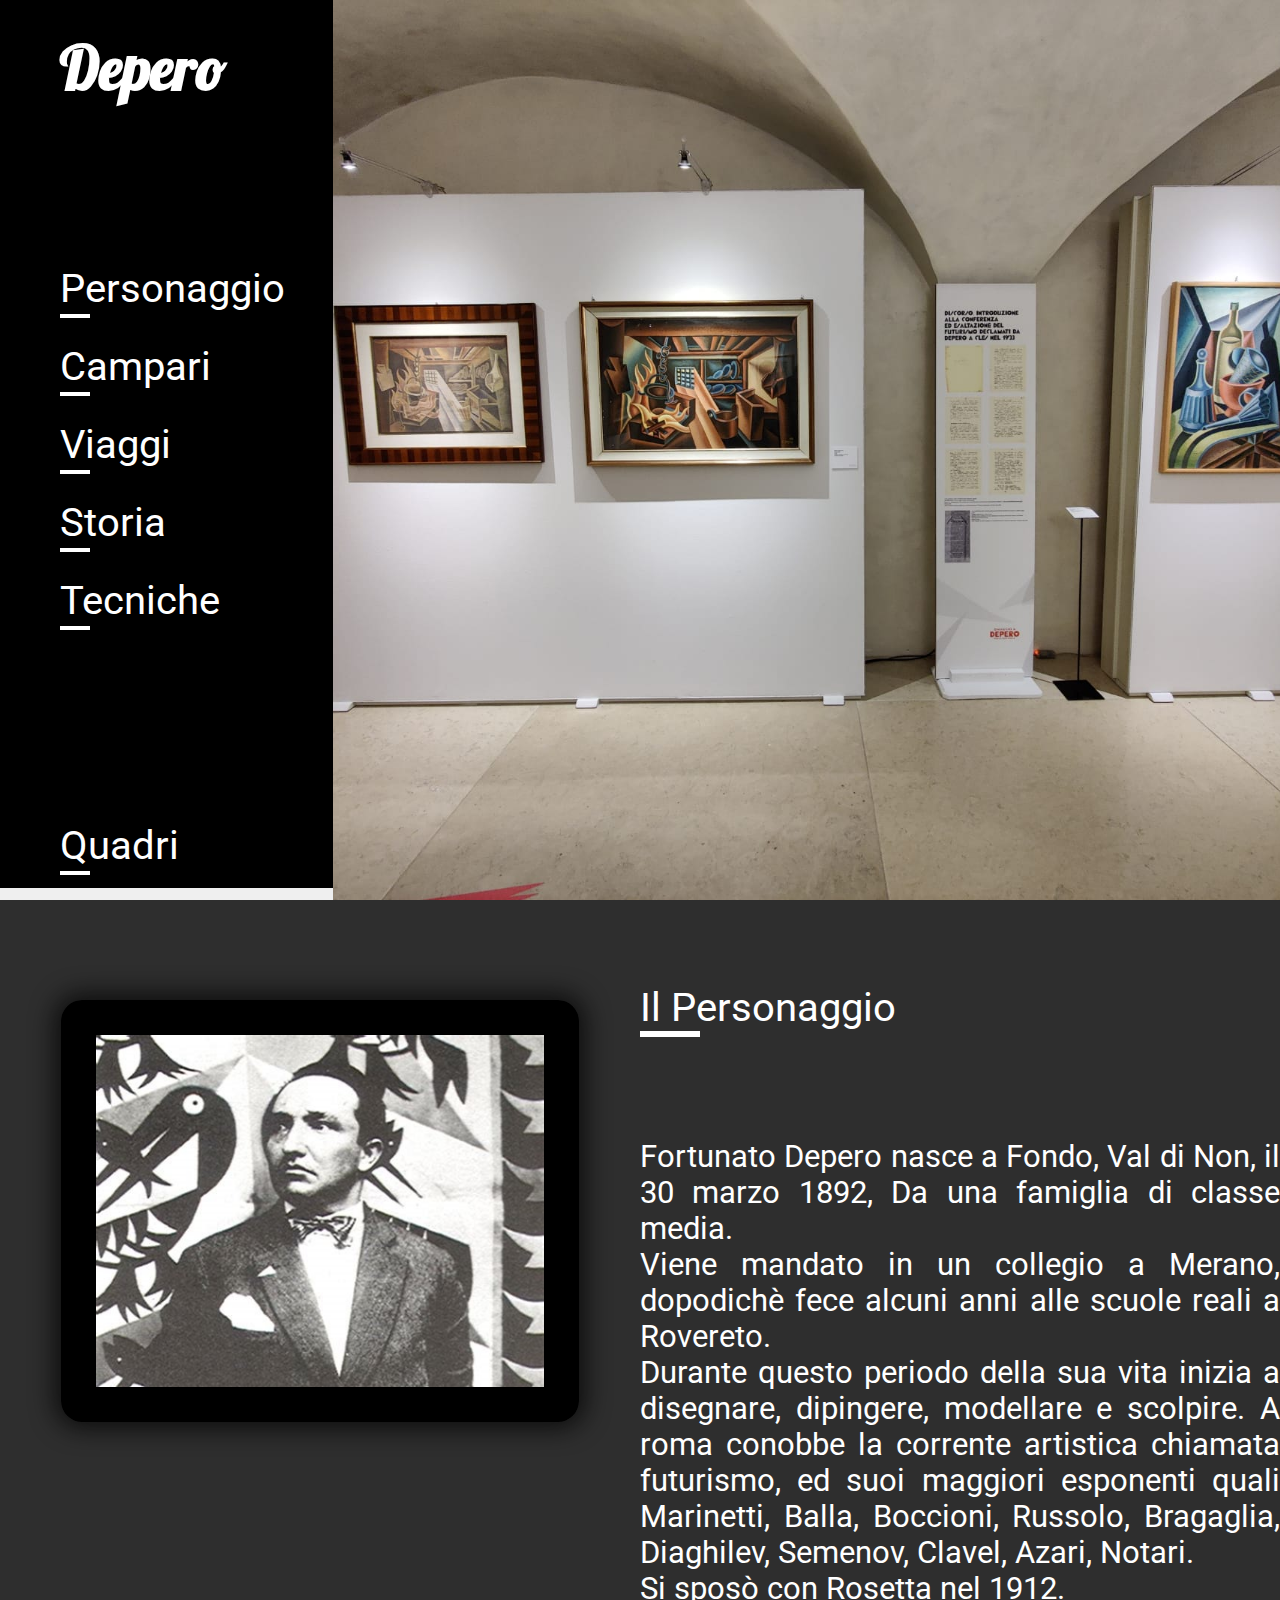
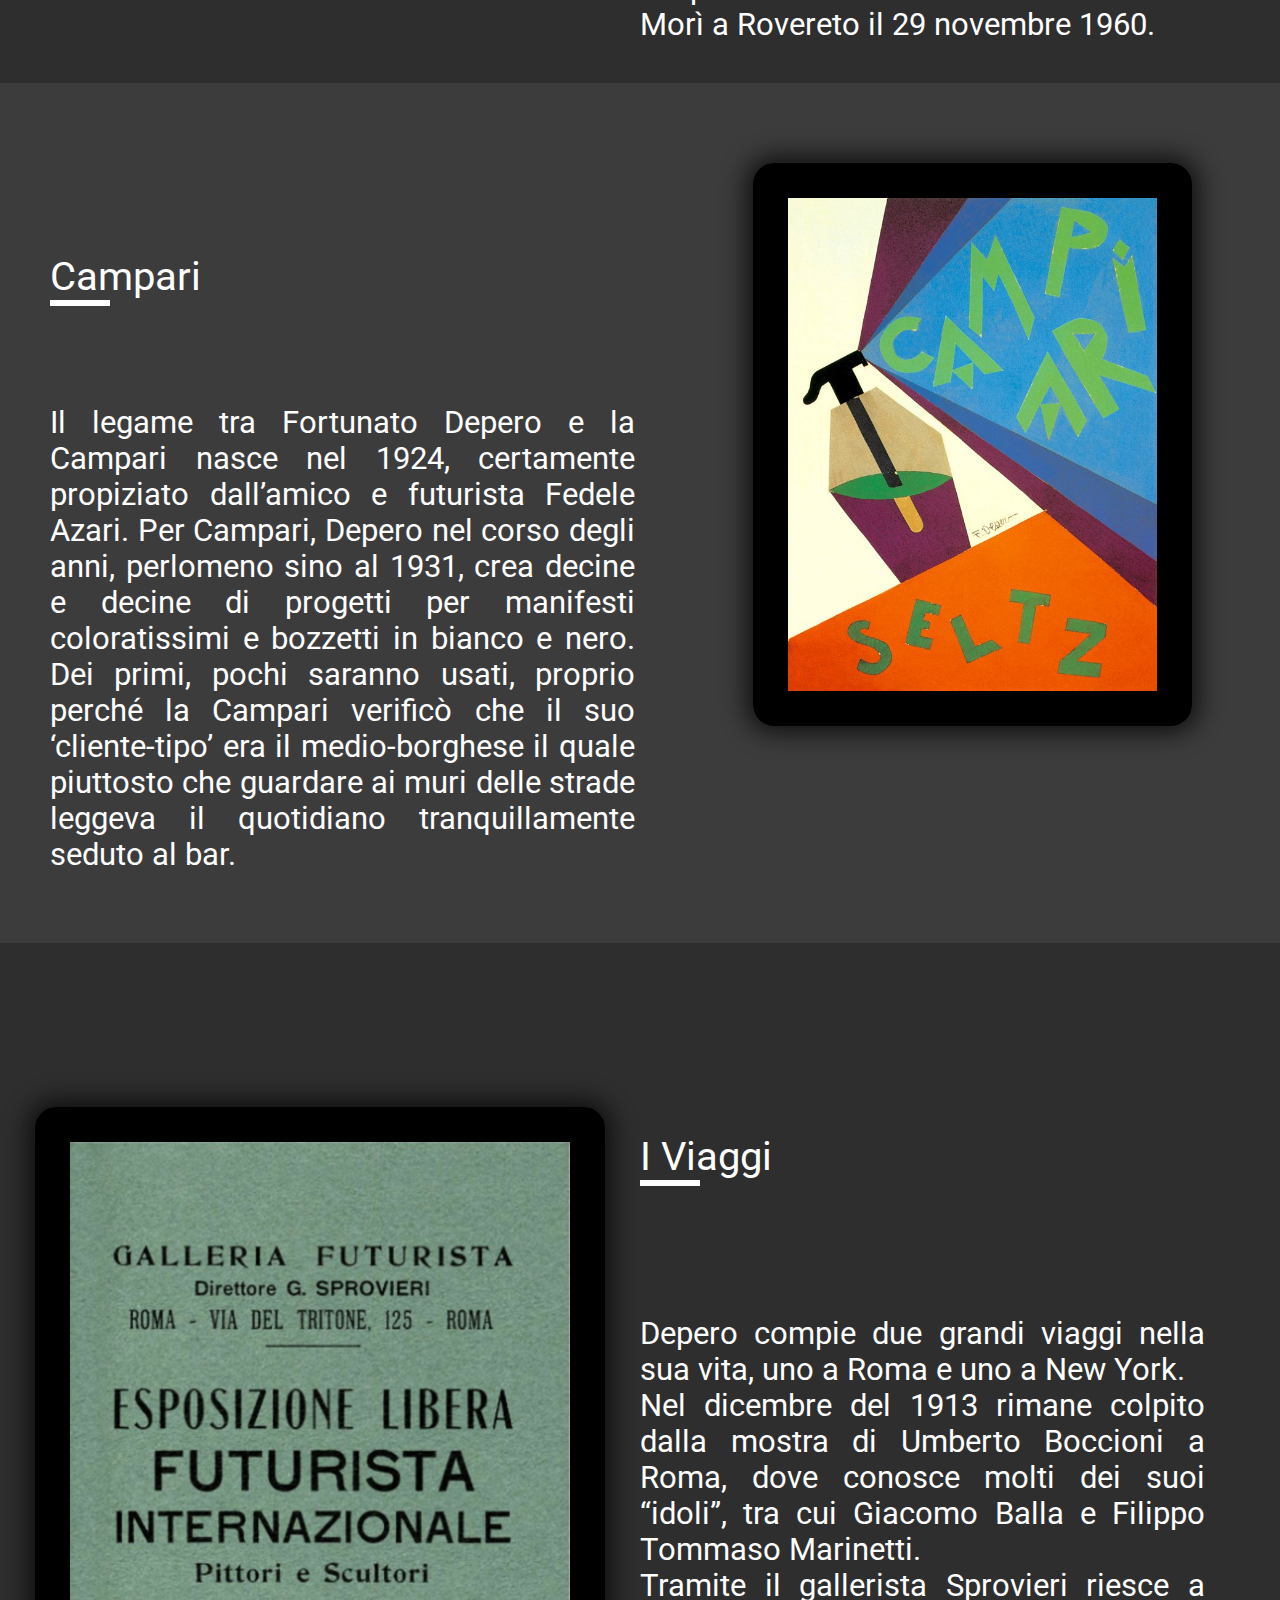
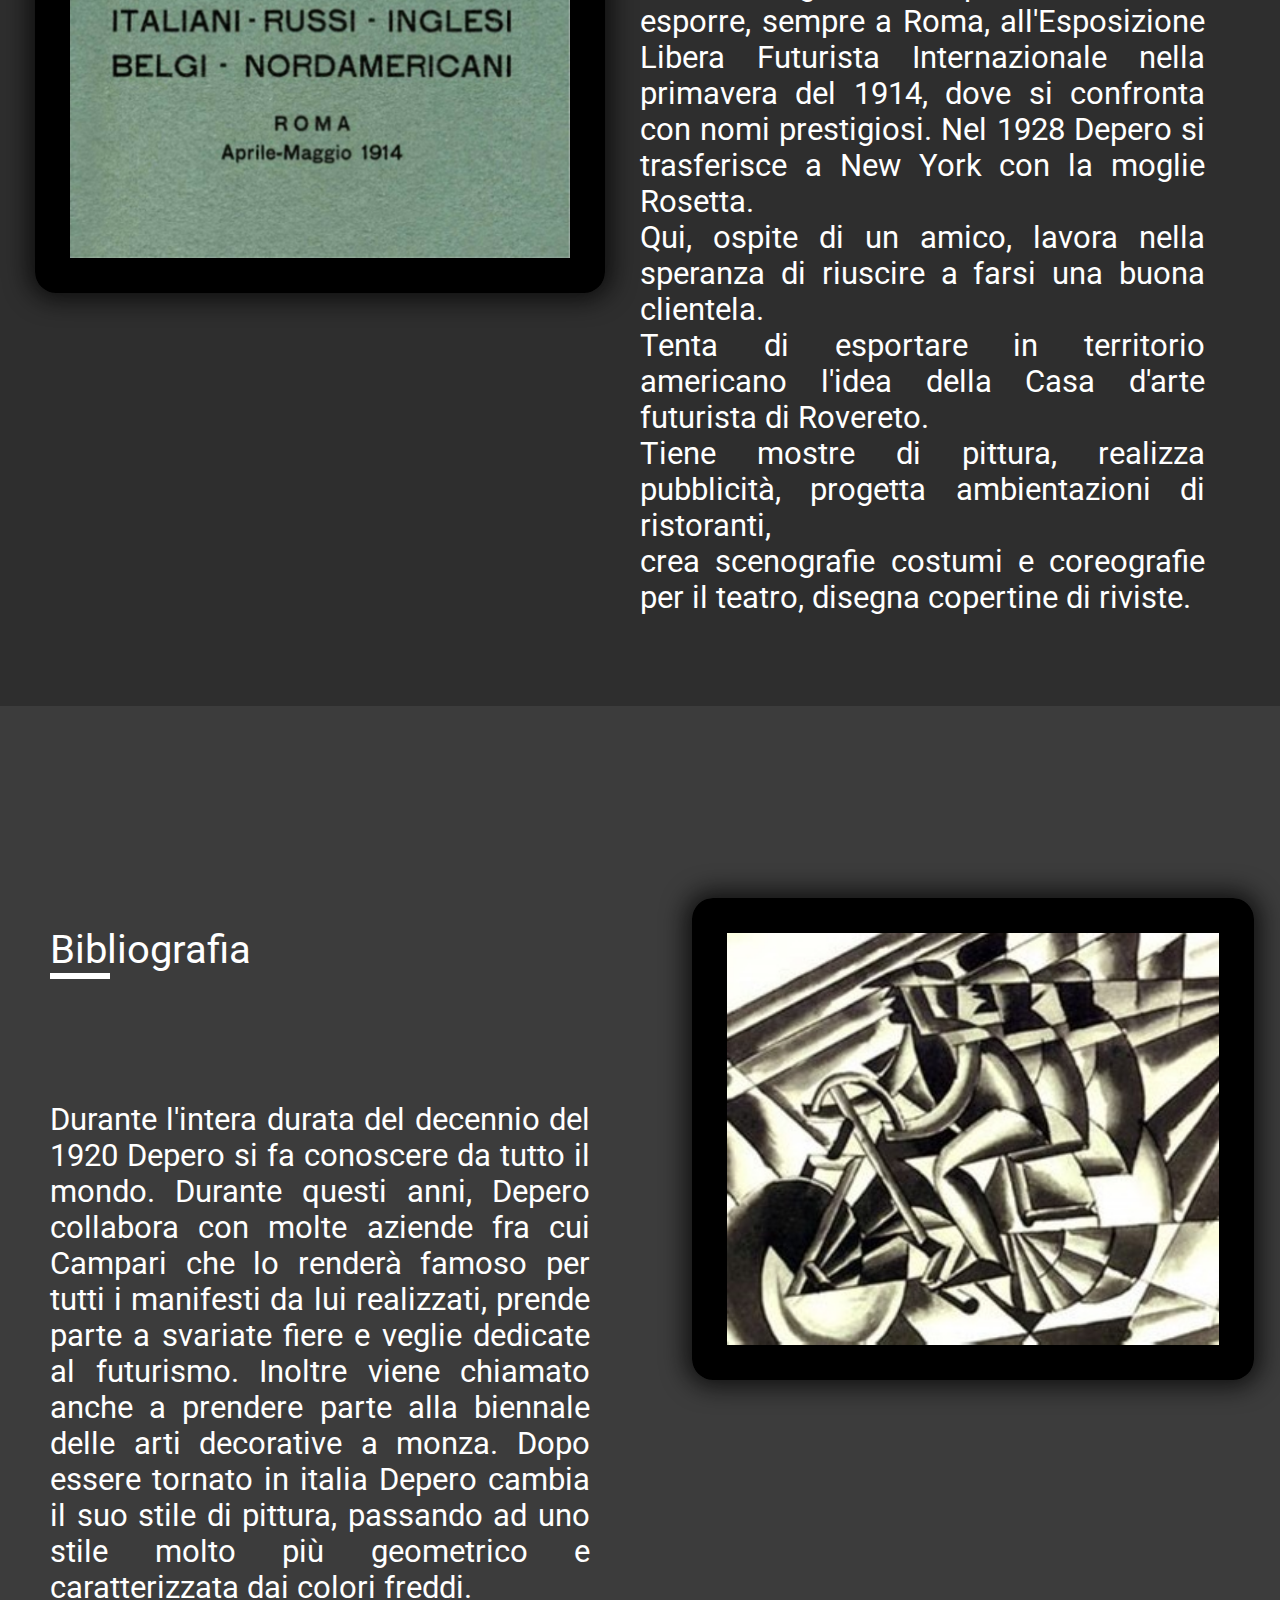
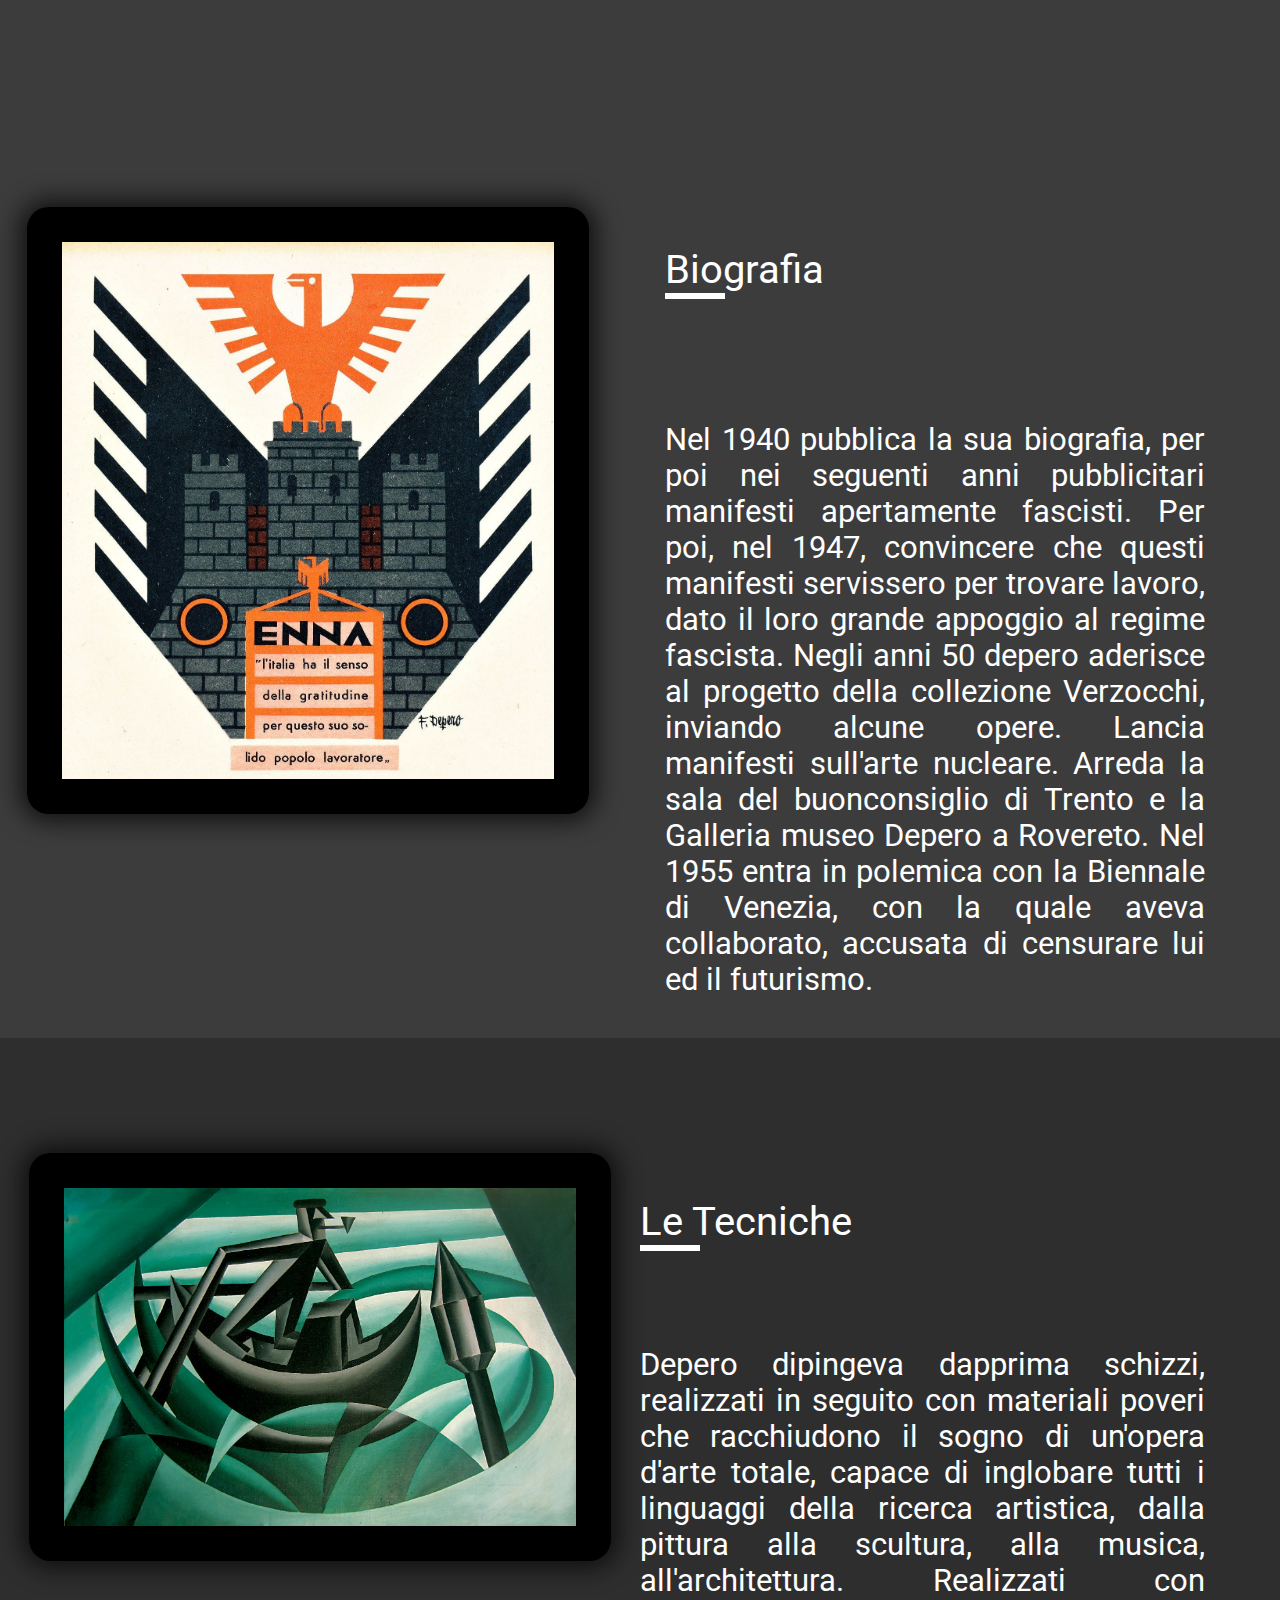
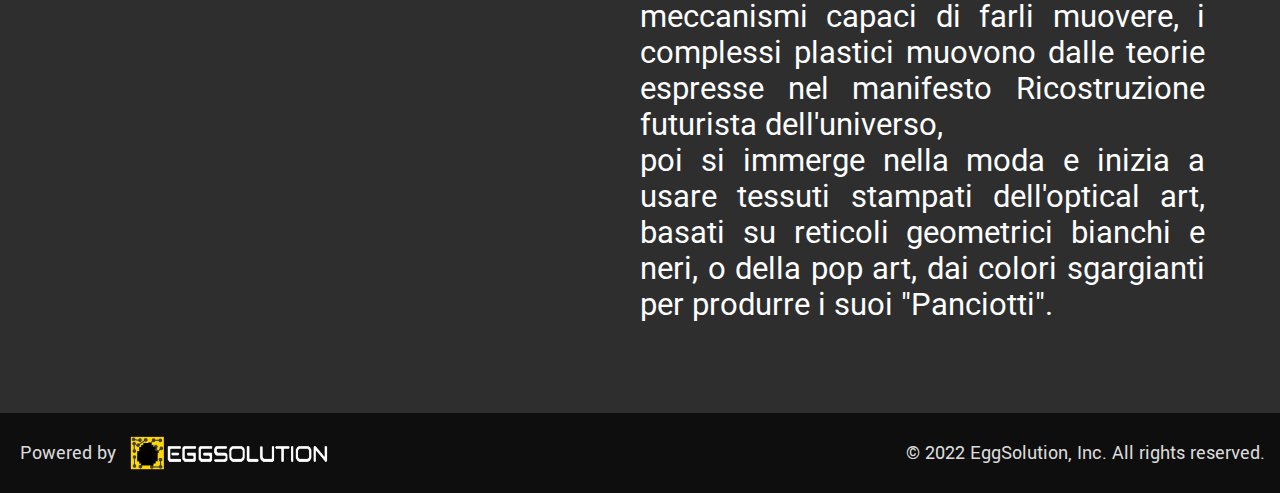
==== index.html @ 56b3e1d4 "Update index.html" ====
<!DOCTYPE html>
<html lang="it">
	<head>
		<title>Depero</title>
		<link rel="icon" href="media/logoEggs/normale.jpg" type="image/icon type">
		<meta charset="utf-8"/>
		<link rel="stylesheet" href="stile/stile.css">
		<meta name="viewport" content="width=device-width, initial-scale=1"/> 
		<link rel="stylesheet" href="stile/mobile.css">
		<link rel="preconnect" href="https://fonts.googleapis.com">
		<link rel="preconnect" href="https://fonts.gstatic.com" crossorigin>
		<link href="https://fonts.googleapis.com/css2?family=Lobster&family=Roboto:wght@300&display=swap" rel="stylesheet">
		<!-- Google Analytics -->
		<script async src="https://www.googletagmanager.com/gtag/js?id=G-RC3C9CX2ZM"></script>
		<script>
		window.dataLayer = window.dataLayer || [];
		function gtag(){dataLayer.push(arguments);}
		gtag('js', new Date());
		gtag('config', 'G-RC3C9CX2ZM');
		</script>
	</head>
	<body class="corpo">
		<div class="incopatibile">
			<div class="scritte">
				<a>:(</a>
				<a class="a1">Il sito non è ancora ottimizzato per mobile</a>
				<a class="a2">Si prega di riaprirlo su pc</a>
			</div>
			<div class="footer">
				<a>Powered by </a>
				<div class="immagineLogoNC">EggSolution</div>
			</div>
		</div>
		<!-- javascript -->
		<script type="text/javascript" src="js/script.js"></script>
		<!-- moduli -->
		<script type="module" src="puntiniModule/puntini.js"></script>
		<!-- ok basta -->
		<div class="home" id="home">
			<div class="colonnaNera"></div>
			<div class="sfondo-scorri" id="sfondoScorriId">
				<div id="sfondo" class="sfondo1"></div>
				<div id="sfondo" class="sfondo2"></div>
				<div id="sfondo" class="sfondo3"></div>
			</div>
			<div class="scritteMenu">
				<h1 class="logo">Depero</h1>
				<div class="hamburgerMenu">
					<div class="meet1"></div>
					<div class="meet2"></div>
					<div class="meet3"></div>
				</div>
				<div class="menuCentrato">
					<a id="scrittaMenu1Id" class="scrittaMenu1" href="#personaggio-pc">Personaggio</a>
						<div id="lineaSotto" class="lS1"></div>
					<a id="scrittaMenu2Id" class="scrittaMenu2" href="#campari-pc">Campari</a>
						<div id="lineaSotto" class="lS2"></div>
					<a id="scrittaMenu3Id" class="scrittaMenu3" href="#viaggi-pc">Viaggi</a>
						<div id="lineaSotto" class="lS3"></div>
					<a id="scrittaMenu4Id" class="scrittaMenu4" href="#storia-pc">Storia</a>
						<div id="lineaSotto" class="lS4"></div>
					<a id="scrittaMenu5Id" class="scrittaMenu5" href="#tecniche-pc">Tecniche</a>
						<div id="lineaSotto" class="lS5"></div>
				</div>
				<div class="menuBasso">
					<a id="scrittaMenu4Id" class="scrittaMenu4" href="quadri.html">Quadri</a>
						<div id="lineaSotto" class="lS4"></div>
				</div>
			</div>
			<div class="menuMobile">
				<div class="menuMobileScritte">
					<a id="scrittaMenu1IdM" class="scrittaMenu1M" href="#personaggio">Personaggio</a>
						<div id="lineaSottoM" class="lS1M"></div>
					<a id="scrittaMenu5IdM" class="scrittaMenu5M" href="#campari">Campari</a>
						<div id="lineaSottoM" class="lS5M"></div>
					<a id="scrittaMenu2IdM" class="scrittaMenu2M" href="#viaggi">Viaggi</a>
						<div id="lineaSottoM" class="lS2M"></div>
					<a id="scrittaMenu3IdM" class="scrittaMenu3M" href="#storia">Storia</a>
						<div id="lineaSottoM" class="lS3M"></div>
					<a id="scrittaMenu4IdM" class="scrittaMenu4M" href="#tecniche">Tecniche</a>
						<div id="lineaSottoM" class="lS4M"></div>
						<a id="scrittaMenu4IdM" class="scrittaMenu4M" href="quadri.html">Quadri</a>
							<div id="lineaSottoM" class="lS4M"></div>
				</div>
				<div class="poweredBy">
					<a>Powered by </a>
					<img class="immagineLogoM" src="media/logoEggs/logoNoSfondo.png">
				</div>
			</div>
			<--!div class="bottoniSlide">
				<button class="bottoneSlide1"></button>
				<button class="bottoneSlide2"></button>
				<button class="bottoneSlide3"></button>
			</div-->
		</div>
		<div class="personaggio" id="personaggio">
			<div class="titolo-sezione">
				<a class="titoloTesto-sezione">Il Personaggio</a>
				<div class="titoloDiv-sezione"></div>
			</div>
			<div class="sezioneFlex">
				<div class="sopra-p">
					<div class="sopraSinistra-p">
						<a class="scritteSopraSinistra-p" id = "scritteSopraSinistra-p" >
							Fortunato Depero nasce a Fondo, Val di Non, il 30 marzo 1892,
							Da una famiglia di classe media.<br> Viene mandato in un collegio a Merano, dopodichè fece alcuni anni alle scuole reali a Rovereto.<br>
							Durante questo periodo della sua vita inizia a disegnare, dipingere, modellare e scolpire.
						</a>
					</div>
					<div class="sopraDestra-p">
						<img class="immagineDepero2-p" src="media/img/personaggio/personaggio2.jpg">
					</div>
				</div>
				<button id="vediAltroP" class="vediAltroP">Leggi altro</button>
				<div class="sotto-p">
					<div class="sottoSinistra-p">
						<img class="immagineDepero1-p" src="media/img/personaggio/personaggio1.jpg">
					</div>
					<div class="sottoDestra-p">
						<a class="scritteSottoDestra-p">
							A roma conobbe la corrente artistica chiamata futurismo, ed  suoi maggiori esponenti quali Marinetti,
							Balla, Boccioni, Russolo, Bragaglia, Diaghilev, Semenov, Clavel, Azari, Notari.<br>
							Si sposò con Rosetta nel 1912.<br>
							Morì a Rovereto il 29 novembre 1960.
						</a>
					</div>
				</div>
			</div>
		</div>
		<div class="personaggio-pc" id = "personaggio-pc">
			<div class="sinistra-p-pc">
				<img class="immg-p-pc" src="media/img/personaggio/personaggio2.jpg">
			</div>
			<div class="destra-p-pc">
				<div class="titoloSezione-pc">
					<a class="titoloTestoSezione-pc">Il Personaggio</a>
					<div class="titoloDivSezione-pc"></div>
				</div>
				<a class="scritte-p-pc">
					Fortunato Depero nasce a Fondo, Val di Non, il 30 marzo 1892,
					Da una famiglia di classe media.<br> Viene mandato in un collegio a Merano, dopodichè fece alcuni anni alle scuole reali a Rovereto.<br>
					Durante questo periodo della sua vita inizia a disegnare, dipingere, modellare e scolpire.
					A roma conobbe la corrente artistica chiamata futurismo, ed  suoi maggiori esponenti quali Marinetti,
					Balla, Boccioni, Russolo, Bragaglia, Diaghilev, Semenov, Clavel, Azari, Notari.<br>
					Si sposò con Rosetta nel 1912.<br>
					Morì a Rovereto il 29 novembre 1960.
				</a>
			</div>
		</div>
		<!--
		<div class="spazioVideo">
			<video class="videoPersone" controls>
				<source src="media/vid/personaggioP.mp4" type="video/mp4">
				Il video non è supportto dal tuo broswer.
			</video>
		</div>
		-->
		<div class="campari" id="campari">
			<div class="titolo-sezione">
				<a class="titoloTesto-sezione">Campari</a>
				<div class="titoloDiv-sezione"></div>
			</div>
			<div class="sezioneFlex">
				<div class="sopra-c">
					<div class="sopraDestra-c">
						<a class="scritteSopra-c">
							Il legame tra Fortunato Depero e la Campari nasce nel 1924, certamente propiziato dall’amico e futurista Fedele Azari.
						</a>
					</div>
					<div class="sopraSinistra-c">
						<img class="immagineCampari1" src="media\img\pubblcità\1925-26_Campari-Selz.jpg">
					</div>
				</div>
				<button id="vediAltroC" class="vediAltroC">Leggi altro</button>
				<div class="sotto-c">
					<div class="sottoDestra-c">
						<img class="immagineCampari2" src="media\img\pubblcità\1926_BITTER_6.jpg">
					</div>
					<div class="sottoSinistra-c">
						<a class="scritteSotto-c">
							Per Campari, Depero nel corso degli anni, perlomeno sino al 1931,  crea decine e decine di progetti per manifesti coloratissimi e bozzetti in bianco e nero. Dei primi, pochi saranno usati,
							proprio perché la Campari verificò che il suo ‘cliente-tipo’ era il medio-borghese  il quale piuttosto che guardare ai muri delle strade leggeva il quotidiano tranquillamente seduto al bar
						</a>
					</div>
				</div>
			</div>
		</div>
		<div class="campari-pc">
			<div class="sinistra-c-pc" id="sinistra-c-pc">
				<div class="titoloSezione-pc">
					<a class="titoloTestoSezione-pc">Campari</a>
					<div class="titoloDivSezione-pc"></div>
				</div>
				<a class="scritte-c-pc">
					Il legame tra Fortunato Depero e la Campari nasce nel 1924, certamente propiziato dall’amico e futurista Fedele Azari.
					Per Campari, Depero nel corso degli anni, perlomeno sino al 1931,  crea decine e decine di progetti per manifesti coloratissimi e bozzetti in bianco e nero. Dei primi, pochi saranno usati,
					proprio perché la Campari verificò che il suo ‘cliente-tipo’ era il medio-borghese  il quale piuttosto che guardare ai muri delle strade leggeva il quotidiano tranquillamente seduto al bar.
				</a>
			</div>
			<div class="destra-c-pc">
				<img class= "immg-c-pc" src="media/img/pubblicita/1925-26_Campari-Selz.jpg"> 
			</div>
		</div>
		<!--
		<div class="spazioVideo">
			<video class="videoCampari" controls>
				<source src="media/vid/rickRoll.mp4" type="video/mp4">
				Il video non è supportto dal tuo broswer.
			</video>
		</div>
		-->
		<div class="viaggi" id="viaggi">
			<div class="titolo-sezione">
				<a class="titoloTesto-sezione">I Viaggi</a>
				<div class="titoloDiv-sezione"></div>
			</div>
			<div class="sezioneFlex-v">
				<div class="sopra-v">
					<div class="sopra_sinistra-v">
						<div class="scritte_sopra-v">
							<a>
								Depero compie due grandi viaggi nella sua vita, uno a Roma e uno a New York.<br>
								Nel dicembre del 1913 rimane colpito dalla mostra di Umberto Boccioni a Roma, dove conosce molti dei suoi “idoli”,
								tra cui Giacomo Balla e Filippo Tommaso Marinetti.<br>
								Tramite il gallerista Sprovieri riesce a esporre,
								sempre a Roma, all'Esposizione Libera Futurista Internazionale nella primavera del 1914, dove si confronta con nomi prestigiosi.
							</a>
						</div>
					</div>
					<div class="sopra_destra-v">
						<img class="immagineDepero1-v" src="media/img/viaggi/imm-v1.png">
					</div>
				</div>
				<button id="vediAltroV" class="vediAltroV">Leggi altro</button>
				<div class="sotto-v">
					<div class="sotto_sinistra-v">
						<img class="immagineDepero2-v" src="media/img/viaggi/Bedarida_Figure-5-compressor.jpg">
					</div>
					<div class="sotto_destra-v">
						<div class="scritte_sotto-v">
							<a>
								Nel 1928 Depero si trasferisce a New York con la moglie Rosetta.<br>
								Qui, ospite di un amico, lavora nella speranza di riuscire a farsi una buona clientela.<br>
								Tenta di esportare in territorio americano l'idea della Casa d'arte futurista di Rovereto.<br>
								Tiene mostre di pittura, realizza pubblicità, progetta ambientazioni di ristoranti,<br> crea scenografie costumi e coreografie per il teatro,
								disegna copertine di riviste.

							</a>
						</div>
					</div>
				</div>
			</div>
		</div>
		<div class="viaggi-pc" id = "viaggi-pc">
			<div class="sinistra-v-pc">
				<img class="immg-v-pc" src="media/img/viaggi/imm-v1.png">
			</div>
			<div class="destra-v-pc">
				<div class="titoloSezione-pc">
					<a class="titoloTestoSezione-pc">I Viaggi</a>
					<div class="titoloDivSezione-pc"></div>
				</div>
				<a class="scritte-v-pc">
					Depero compie due grandi viaggi nella sua vita, uno a Roma e uno a New York.<br>
					Nel dicembre del 1913 rimane colpito dalla mostra di Umberto Boccioni a Roma, dove conosce molti dei suoi “idoli”,
					tra cui Giacomo Balla e Filippo Tommaso Marinetti.<br>
					Tramite il gallerista Sprovieri riesce a esporre,
					sempre a Roma, all'Esposizione Libera Futurista Internazionale nella primavera del 1914, dove si confronta con nomi prestigiosi.
					Nel 1928 Depero si trasferisce a New York con la moglie Rosetta.<br>
					Qui, ospite di un amico, lavora nella speranza di riuscire a farsi una buona clientela.<br>
					Tenta di esportare in territorio americano l'idea della Casa d'arte futurista di Rovereto.<br>
					Tiene mostre di pittura, realizza pubblicità, progetta ambientazioni di ristoranti,<br> crea scenografie costumi e coreografie per il teatro,
					disegna copertine di riviste.
				</a>
			</div>
		</div>
		<!--
		<div class="spazioVideo">
			<video class="videoPersone" controls>
				<source src="media/vid/rickRoll.mp4" type="video/mp4">
				Il video non è supportto dal tuo broswer.
			</video>
		</div>
		-->
		<div class="storia" id="storia">
			<div class="titolo-sezione">
				<a class="titoloTesto-sezione">La Storia</a>
				<div class="titoloDiv-sezione"></div>
			</div>
			<div class="sezioneFlex">
				<div class="sopra-s">
					<div class="sopraSinistra-s">
						<a class="scritteSopraSinistra-s">
							Durante l'intera durata del decennio del 1920 Depero si fa conoscere da tutto il mondo.<br>
							Durante questi anni, Depero collabora con molte aziende fra cui Campari che lo renderà famoso per tutti i manifesti da lui realizzati,
							prende parte a svariate fiere e veglie dedicate al futurismo.<br> Inoltre viene chiamato anche a prendere parte alla biennale delle arti decorative a monza.
						</a>
					</div>
					<div class="sopraDestra-s">
						<img class="quadroCampari-s" src="media/img/storia/foto_campari.jpg">
					</div>
				</div>
				<button id="vediAltroS" class="vediAltroS">Leggi altro</button>
				<div class="mezzo-s">
					<div class="mezzoSopra-s">
                        <div class="mezzoSopraSinistra-s">
                            <img class="quadroColoriFreddi-s" src="media/img/storia/quadroDepero-coloriFreddi.jpg">
                        </div>
                        <div class="mezzoSopraDestra-s">
                            <a class="scritteMezzoSopraDestra-s">
								Dopo essere tornato in italia Depero cambia il suo stile di pittura, passando ad uno stile molto più geometrico e caratterizzata dai colori freddi.<br>
								Depero finisce per ritirarsi a Rovereto, diventando così una figura quasi mitologica.
                            </a>
                        </div>
                    </div>
                    <div class="mezzoSotto-s">
                        <div class="mezzoSottoSinistra-s">
                            <a class="scritteMezzoSottoSinistra-s">
								Nel 1940 pubblica la sua biografia, per poi nei seguenti anni pubblicitari manifesti apertamente fascisti.<br>
								Per poi, nel 1947, convincere che questi manifesti servissero per trovare lavoro, dato il loro grande appoggio al regime fascista.
							</a>
                        </div>
                        <div class="mezzoSottoDestra-s">
							<img class="manifestoFascista-s" src="media/img/storia/foto-fascismo1.jpg">
                        </div>
                    </div>
				</div>
				<div class="sotto-s">
					<div class="sottoSinistra-s">
						<img class="quadroArteNucleare-s" src="media/img/storia/arte-nucleare.jpg">
					</div>
					<div class="sottoDestra-s">
						<a class="scritteSottoDestra-s">
							Negli anni 50 depero aderisce al progetto della collezione Verzocchi, inviando alcune opere.<br>
							Lancia manifesti sull'arte nucleare.<br>
							Arreda la sala del buonconsiglio di Trento e la Galleria museo Depero a Rovereto. Nel 1955 entra in polemica con la Biennale di Venezia, con la quale aveva collaborato, accusata di censurare lui ed il futurismo. </a>
					</div>
					
				</div>
			</div>
		</div>
		<div class="storia-pc" id = "storia1-pc">
			<div class="sinistra-s-pc">
				<img class="immg-s1-pc" src="media/img/storia/arte-nucleare.jpg">
			</div>
			<div class="destra-s-pc" id="destra-s1-pc">
				<div class="titoloSezione-pc">
					<a class="titoloTestoSezione-pc">Bibliografia</a>
					<div class="titoloDivSezione-pc"></div>
				</div>
				<a class="scritte-s-pc">
					Durante l'intera durata del decennio del 1920 Depero si fa conoscere da tutto il mondo.
					Durante questi anni, Depero collabora con molte aziende fra cui Campari che lo renderà famoso per tutti i manifesti da lui realizzati,
					prende parte a svariate fiere e veglie dedicate al futurismo.
					Inoltre viene chiamato anche a prendere parte alla biennale delle arti decorative a monza.
					Dopo essere tornato in italia Depero cambia il suo stile di pittura, passando ad uno stile molto più geometrico e caratterizzata dai colori freddi.					
				</a>
			</div>
		</div>
		<div class="storia-pc" id = "storia2-pc">
			<div class="sinistra-s-pc">
				<img class="immg-s2-pc" src="media/img/storia/foto-fascismo1.jpg">
			</div>
			<div class="destra-s-pc" id="destra-s2-pc">
				<div class="titoloSezione-pc">
					<a class="titoloTestoSezione-pc">Biografia</a>
					<div class="titoloDivSezione-pc"></div>
				</div>
				<a class="scritte-s-pc">
					Nel 1940 pubblica la sua biografia, per poi nei seguenti anni pubblicitari manifesti apertamente fascisti.
					Per poi, nel 1947, convincere che questi manifesti servissero per trovare lavoro, dato il loro grande appoggio al regime fascista.
					Negli anni 50 depero aderisce al progetto della collezione Verzocchi, inviando alcune opere.
					Lancia manifesti sull'arte nucleare.
					Arreda la sala del buonconsiglio di Trento e la Galleria museo Depero a Rovereto. Nel 1955 entra in polemica con la Biennale di Venezia, con la quale aveva collaborato, accusata di censurare lui ed il futurismo.
				</a>
			</div>
		</div>
		<!--
		<div class="spazioVideo">
			<video class="videoPersone" controls>
				<source src="media/vid/rickRoll.mp4" type="video/mp4">
				Il video non è supportto dal tuo broswer.
			</video>
		</div>
		-->
		<div class="tecniche" id="tecniche">
			<div class="titolo-sezione">
				<a class="titoloTesto-sezione">Le Tecniche</a>
				<div class="titoloDiv-sezione"></div>
			</div>
			<div class="sezioneFlex">
				<div class="sopra-t">
					<div class="sopraSinistra-t">
						<a class="scritteSopraSinistra-t">
							Depero dipingeva dapprima schizzi, realizzati in seguito con materiali poveri che racchiudono il sogno di un'opera d'arte totale,
							capace di inglobare tutti i linguaggi della ricerca artistica, dalla pittura alla scultura, alla musica, all'architettura. 
						</a>
					</div>	
					<div class="sopraDestra-t">
						<img class="fotoTecniche1-t" src="media/img/tecniche/foto-tecniche1.jpg">
					</div>
				</div>
				<button id="vediAltroT" class="vediAltroT">Leggi altro</button>
				<div class="sotto-t">
					<div class="sottoSinistra-t">
						<img class="fotoTecniche2-t" src="media/img/tecniche/foto-tecniche2.jpg">
					</div>
					<div class="sottoDestra-t">
						<a class="scritteSottoDestra-t">
							Realizzati con meccanismi capaci di farli muovere, i complessi plastici muovono dalle teorie espresse nel manifesto Ricostruzione futurista dell'universo,<br>
							 poi si immerge nella moda e inizia a usare tessuti stampati dell'optical art, basati su reticoli geometrici bianchi e neri, o della pop art, dai colori sgargianti per produrre i suoi "Panciotti".
						</a>
					</div>
				</div>
			</div>
		</div>
		<div class="separatoreTecniche"></div>
		<div class="tecniche-pc" id = "tecniche-pc">
			<div class="sinistra-t-pc">
				<img class="immg-t-pc" src="media/img/tecniche/foto-tecniche2.jpg">
			</div>
			<div class="destra-t-pc">
				<div class="titoloSezione-pc">
					<a class="titoloTestoSezione-pc">Le Tecniche</a>
					<div class="titoloDivSezione-pc"></div>
				</div>
				<a class="scritte-t-pc">
					Depero dipingeva dapprima schizzi, realizzati in seguito con materiali poveri che racchiudono il sogno di un'opera d'arte totale,
					capace di inglobare tutti i linguaggi della ricerca artistica, dalla pittura alla scultura, alla musica, all'architettura. 
					Realizzati con meccanismi capaci di farli muovere, i complessi plastici muovono dalle teorie espresse nel manifesto Ricostruzione futurista dell'universo,<br>
					poi si immerge nella moda e inizia a usare tessuti stampati dell'optical art, basati su reticoli geometrici bianchi e neri, o della pop art, dai colori sgargianti per produrre i suoi "Panciotti".
				</a>
			</div>
		</div>
		<!--
		<div class="spazioVideo">
			<video class="videoPersone" controls>
				<source src="media/vid/rickRoll.mp4" type="video/mp4">
				Il video non è supportto dal tuo broswer.
			</video>
		</div>
		-->
		<footer>
			<a>Powered by </a>
			<img class="immagineLogo" src="media/logoEggs/logoNoSfondo.png">
			<a class="copyright">© 2022 EggSolution, Inc. All rights reserved.</a>
		</footer>
	</body>
</html>
---- stile/stile.css ----
/* BERTA */

@import url('https://fonts.googleapis.com/css2?family=Lobster&family=Roboto:wght@300&family=Yantramanav:wght@100;300&display=swap');
:root{
    --coloreHome: white;
}
*{
    padding: 0;
    margin: 0;
    -webkit-user-select: none;
    -moz-user-select: none;
    -ms-user-select: none;
    user-select: none;
}
html,body{ 
    height: 100%;
    scroll-behavior: smooth;
}
.incopatibile{
    color: transparent;
    position: absolute;

}
.corpo{
    width: 100%;
	background: black;
    overflow-X: hidden;
}
.home{
	height: 100%;
	width: 100%;
	position: relative;
    background-color: transparent;
	top: 0;
	left: 0;
    display: flex;
    flex-direction: column;
}
.menuMobile{
    position: absolute;
    opacity: 0;
}
.scritteMenu{
    position: absolute;
    padding-left: 30px;
    height: 100%;
    width: 280px;
    z-index: 2;
    display: flex;
    flex-direction: column;
}
.menuCentrato {
    transform: translateY(-50%);
    top: 40%;
    position: relative;
    height: 400px;
}
.menuBasso {
    position: absolute;
    bottom: 0px;
}
.hamburgerMenu,
.frecciaScendi {
    position: absolute;
    display: none;
}
.logo{
    margin-top: 30px;
	font-family: 'Lobster', cursive;
    color: var(--coloreHome);
    font-size: 60px;
    margin-left: 30px;
}
.home a{
    position: relative;
    color: var(--coloreHome);
    left: 10px;
    text-decoration: none;
    margin-top: 40px;
    margin-left: 20px;
    font-size: 40px;
    font-family: 'Roboto', sans-serif;
}
#lineaSotto{
    background-color: var(--coloreHome);
    height: 4px;
    width: 30px;
    position: relative;
    margin-top: 2px;
    margin-left: 30px;
    margin-bottom: 25px;
    transition: 0.5s;
}
#scrittaMenu1Id:hover + #lineaSotto{
    width: 200px;
}
#scrittaMenu2Id:hover + #lineaSotto{
    width: 120px;
}
#scrittaMenu3Id:hover + #lineaSotto{
    width: 85px;
}
#scrittaMenu4Id:hover + #lineaSotto{
    width: 80px;
}
#scrittaMenu5Id:hover + #lineaSotto{
    width: 130px;
}
.sfondo-scorri{
    width: 300%;
    height: 100%;
    display: flex;
    flex-direction: row;
    background-color: transparent;
    transition: 1.5s;
    z-index: 1;
    position: absolute;
}
.sfondo1{
    height: 100%;
    width: 100%;
    background-image: url('../media/img/home/futuristaHome.jpeg');
    background-position: center;
    background-repeat: no-repeat;
    background-size: cover;
    margin-left: 333px;
}
.sfondo2{
    height: 100%;
    width: 100%;
    background-image: url('../media/img/home/pubblicitaHome.jpeg');
    background-position: center;
    background-repeat: no-repeat;
    background-size: cover;
    margin-left: 333px;
}
.sfondo3{
    height: 100%;
    width: 100%;
    background-image: url('../media/img/home/bohHome.jpeg');
    background-position: center;
    background-repeat: no-repeat;
    background-size: cover;
    margin-left: 333px;
}
.bottoniSlide{
    position: absolute;
    width: 100%;
    height: 20px;
    display: flex;
    justify-content: center;
    top: calc(100% - 60px);
    z-index: 2;
}
.bottoniSlide button{
    border: solid 0;
    height: 12px;
    width: 12px;
    border-radius: 50%;
    margin-left: 6px;
    margin-right: 6px;
    background: rgb(36, 36, 36);
}
.bottoniSlide button:hover{
    border: solid 0;
    height: 12px;
    width: 12px;
    border-radius: 50%;
    margin-left: 6px;
    margin-right: 6px;
    background-color: #525252;
}
footer{
    height: 80px;
    width: 100%;
    position: relative;
    background: rgb(14, 14, 14);
    display: flex;
    align-items: center;
}
footer a{
    font-family: 'Yantramanav', sans-serif;
    font-weight: light;
    font-size: 20px;
    margin-left: 20px;
    color: rgb(218, 218, 218);
}
.immagineLogo{
    height: 36px;
    margin-left: 10px;
    z-index: 2; 
}
.copyright{
    right: 15px;
    position: absolute;
}

.vediAltroV,
.vediAltroT {
    display: none;
}
.vediAltroT{
    display: none;
}


/* MAGLIO */

*{
    padding: 0px;
    margin: 0px;
}
.spazioVideo{
    height: 60%;
    width:100%;
    background-color: rgb(27, 27, 27);
    position: relative;
    display: flex;
    justify-content: center;
}
.videoPersone {
    height: calc(100% - 60px);
    margin-top: 30px;
    position: relative;
}
.titolo-sezione {
    width: 100%;
    height: 150px;
    display: flex;
    justify-content: center;
    margin-bottom: 15Spx
}
.titoloTesto-sezione {
    display: block;
    font-family: 'Roboto', sans-serif;
    font-size: 40px;
    color: white;
    position: relative;
    padding-top: 20px;
}
.titoloDiv-sezione{
    position: absolute;
    height: 4px;
    background-color: white;
    width: 100px;
    margin-top: 20px;
    top: 50px;
}
/* bottone per tornare alla home*/
.sezioneBottone{
    height: 50px;
    width: 60px;
    background-color: red;
    display: flex;
    align-items: center;
    justify-content: center;
    position: absolute;
    z-index: 2;
}
/* freccia back to home */
.sezioneBottone div{
    height: 8px;
    width: 30px;
    background-color: white;
    transform: rotate(45deg) translateX(-9px);
}
.sezioneBottone div:nth-child(1){
    transform: rotate(-45deg) translateX(9px);;
    
}
/* personaggio */
.personaggio{
    height: 100%;
    width: 100%;
    position: relative;
    background-color: rgb(46, 46, 46);
    display: flex;
    flex-direction: column;
    display: none;
}
.sezioneFlex{
    flex-direction: column;
    display: flex;
    height: 100%;
    width: 100%;
    position: relative;
}
.sopra-p{
    height: 50%;
    width: 100%;
    display: flex;
    flex-direction: row-reverse;
    position: relative;
}
.sopraSinistra-p{
    margin-left: 40px;
    height: 100px;
    max-width: 600px;
    position: relative;
}
.scritteSopraSinistra-p{
    font-family: 'Roboto', sans-serif;
    font-size: 25px;
    color: white;
    position: absolute;
    margin-top: 190px;
    margin-right: 20px;
}
.sopraDestra-p{
    height: 100%;
    width: 40%;
    position: relative;
}
.immagineDepero2-p{
    height: 90%;
    position: relative;
    margin-left: 80px;
    margin-right: 140px;
    margin-top: 85px;
}
.sotto-p{
    height: 50%;
    width: 100%;
    display: flex;
    flex-direction: row;
    position: relative;
}
.sottoSinistra-p{
    height: 100%;
    width: 40%;
    position: absolute;
    
    display: none; 
}
.immagineDepero1-p{
    height: 90%;
    position: relative;
    margin-left: 140px;
    margin-top: 15px;
    margin-right: 20;
}
.sottoDestra-p{
    height: 100%;
    width: 60%;
    position: relative;
}
.scritteSottoDestra-p{
    font-family: 'Roboto', sans-serif;
    font-size: 25px;
    color: white;
    position: absolute;
    margin-left: 20px;
    margin-top: 150px;
    margin-right: 140px;
}
/* bottoni mobile nascosti */
.vediAltroP,
.vediAltroC,
.vediAltroS{
    position: absolute;
    display: none;
}
/* CAMPARI */
.campari{
    height: 100%;
    width: 100%;
    position: relative;
    background-color: #474747;
    display: flex;
    flex-direction: column;
    display: none;
}
.sopra-c{
    height: 50%;
    width: 100%;
    position: relative;
    display: flex;
    flex-direction: row;
}
.scritteSopra-c{
    font-family: 'Roboto', sans-serif;
    font-size: 25px;
    color: white;
    position: absolute;
    margin-left: 140px;
    margin-top: 170px;
    margin-right: 20px;
    text-align: justify;
}
.immagineCampari1{
    height: 90%;
    position: relative;
    margin-left: 20px;
    margin-right: 140px;
    margin-top: 30px;
}
.sopraDestra-c{
    height: 100%;
    width: 60%;
    position: relative;
}
.scritteSotto-c{
    font-family: 'Roboto', sans-serif;
    font-size: 25px;
    color: white;
    position: absolute;
    margin-left: 20px;
    margin-top: 170px;
    margin-right: 140px;
    text-align: justify;
}
.immagineCampari2{
    height: 90%;
    position: relative;
    margin-left: 140px;
    margin-right: 80px;
    margin-top: 30px;
}
.sopraSinistra-c{
    height: 100%;
    width: 40%;
    position: relative;
}
.sotto-c{
    height: 50%;
    width: 100%;
    position: relative;
    display: flex;
    flex-direction: row;
}
.sottoDestra-c{
    height: 100%;
    width: 40%;
    position: relative;
}
.sottoSinistra-c{
    height: 100%;
    width: 60%;
    position: relative;
}
.spazioVideo{
    height: 60%;
    width:100%;
    background-color: rgb(27, 27, 27);
    position: relative;
    display: flex;
    justify-content: center;
}
.videoCampari {
    height: calc(100% - 60px);
    margin-top: 30px;
    position: relative;
}
/* STORIA */
.storia{
    height: 200%;
    width: 100%;
    position: relative;
    background-color:#2E2E2E;
    display: flex;
    display: none;
    flex-direction: column;
}
.sopra-s{
    width: 100%;
    height: 100%;
    position: relative;
    display: flex;
    flex-direction: row;
}
.sopraSinistra-s{
    width: 60%;
    height: 100%;
    position: relative;
}
.scritteSopraSinistra-s{
    font-family: 'Roboto', sans-serif;
    font-size: 25px;
    color: white;
    position: absolute;
    margin-left: 140px;
    margin-top: 170px;
    margin-right: 20px;
    text-align: justify;
}
.sopraDestra-s{
    width: 40%;
    height: 100%;
    position: relative;
}
.quadroCampari-s{
    width: 80%;
    margin-top: 30px;
    margin-left: 20px;
    margin-right: 140px;
}
.mezzo-s{
    width: 100%;
    height: 200%;
    position: relative;
    display: flex;
    flex-direction: column;
    background-color: rgb(46, 46, 46);
}
.mezzoSopra-s{
    width: 100%;
    height: 50%;
    position: relative;
    display: flex;
    flex-direction: row;
    background-color: rgb(46, 46, 46);
}
.mezzoSopraSinistra-s{
    width: 50%;
    height: 100%;
    position: relative;
}
.quadroColoriFreddi-s{
    height: 90%;
    position: relative;
    margin-left: 140px;
    margin-right: 20px;
}
.mezzoSopraDestra-s{
    width: 50%;
    height: 100%;
    position: relative;
}
.scritteMezzoSopraDestra-s{
    font-family: 'Roboto', sans-serif;
    font-size: 25px;
    color: white;
    position: absolute;
    margin-right: 140px;
    margin-top: 120px;
    margin-left: 20px;
    text-align: justify;
}
.mezzoSotto-s{
    width: 100%;
    height: 50%;
    position: relative;
    display: flex;
    flex-direction: row;
    background-color: rgb(46, 46, 46);
}
.mezzoSottoSinistra-s{
    width: 60%;
    height: 100%;
    position: relative;
    background-color: rgb(46, 46, 46);
}
.scritteMezzoSottoSinistra-s{
    font-family: 'Roboto', sans-serif;
    font-size: 25px;
    color: white;
    position: absolute;
    margin-left: 140px;
    margin-right: 20px;
    margin-top: 150px;
    text-align: justify;
}
.mezzoSottoDestra-s{
    width: 40%;
    height: 100%;
    position: relative;
    background-color: rgb(46, 46, 46);
}
.manifestoFascista-s{
    position: absolute;
    height: 90%;
    margin-left: 160px;
    margin-right: 140px;
}

.sotto-s{
    width: 100%;
    height: 100%;
    position: relative;
    background-color: rgb(46, 46, 46);
    display: flex;
    flex-direction: row;
}
.sottoSinistra-s{
    width: 40%;
    height: 100%;
    position: relative;
}
.quadroArteNucleare-s{
    height: 75%;
    margin-left: 140px;
    margin-right: 20px;
    margin-top: 15px;
}
.sottoDestra-s{
    width: 60%;
    height: 100%;
    position: relative;
}
.scritteSottoDestra-s{
    font-family: 'Roboto', sans-serif;
    font-size: 25px;
    text-align: justify;
    color: white;
    position: absolute;
    margin-top: 80px;
    margin-left: 20px;
    margin-right: 140px;
}
/*tecniche*/
.tecniche{
    height: 100%;
    width: 100%;
    position: relative;
    background-color: rgb(46, 46, 46);
    display: flex;
    display: none;
    flex-direction:column; 
}
.sopra-t{
    height: 50%;
    width: 100%;
    position: relative;
    display: flex;
    flex-direction: row;
}
.sopraSinistra-t{
    height:100%;
    width: 60%;
    position: relative;
}
.scritteSopraSinistra-t{
    font-family: 'Roboto', sans-serif;
    font-size: 25px;
    text-align: justify;
    color: white;
    position: absolute;
    margin-left: 140px;
    margin-right:20px;
    margin-top: 150px;
}
.sopraDestra-t{
    height:100%;
    width: 40%;
    position: relative;
}
.fotoTecniche1-t{
    height: 90%;
    margin-top: 8px;
    margin-left:20px;
    margin-right:140px;
}
.sotto-t{
    height: 50%;
    width: 100%;
    position: relative;
    display: flex;
    flex-direction: row;
}
.sottoSinistra-t{
    height: 100%;
    width: 40%;
    position: relative;
}
.fotoTecniche2-t{
    height: 90%;
    margin-top: 5px;
    margin-left: 140px;
    margin-right:20px;
}
.sottoDestra-t{
    height: 100%;
    width: 60%;
    position: relative;
}
.scritteSottoDestra-t{
    font-family: 'Roboto', sans-serif;
    font-size: 25px;
    text-align: justify;
    color: white;
    position: absolute;
    margin-top: 150px;
    margin-right: 140px;
    margin-left: 20px;
}
.separatoreTecniche{
    background-color: rgb(46, 46, 46);
    height:10%;
    
    display: none;
}

/* MODENA */

* {
    padding: 0px;
    margin: 0px;
}
.viaggi{
    height: 100%;
    width: 100%;
    position: relative;
    background-color: rgb(46, 46, 46);
    display: flex;
    display: none;
    flex-direction: column;
}
.sezioneFlex-v{
    flex-direction: column;
    display: flex;
    height: 100%;
    width: 100%;
    position: relative;
}
.sopra-v{
    display: flex;
    flex-direction: row;
    width: 100%;
    height: 50%;
    position: relative;
}
.sopra_sinistra-v{
    position: relative;
    width: 60%;
    height: 100%;
}
.sopra_destra-v{
    position: relative;
    width: 40%;
    height: 100%;
}
.sotto-v{
    display: flex;
    flex-direction: row;
    position: relative;
    width: 100%;
    height: 50%;
}
.sotto_sinistra-v{
    position: relative;
    width: 40%;
    height: 100%;
}
.sotto_destra-v{
    position: relative;
    width: 60%;
    height: 100%; 
}
.scritte_sopra-v{
    position: relative;
    font-family: 'Roboto', sans-serif;
    font-size: 25px;
    color: white;
    margin-left: 140px;
    margin-top: 190px;
    margin-right: 20px;
    text-align: justify;

}
.immagineDepero1-v{
    height: 95%;
    position: relative;
    margin-left: 120px;
    margin-top: 85px;
    margin-right: 20px;

}
.scritte_sotto-v{
    position: relative;
    font-family: 'Roboto', sans-serif;
    font-size: 25px;
    color: white;
    margin-left: 20px;
    margin-top: 170px;
    margin-right: 140px;
    text-align: justify;
}
.immagineDepero2-v{
    height: 70%;
    position: relative;
    margin-left: 140px;
    margin-top: 50px;
    margin-right: 20px;
}
.colonnaNera{
    height: 100%;
    width: 333px;
    background-color: black;
    z-index: 2;
}
/*sezioni pc*/
.personaggio-pc,
.campari-pc,
.viaggi-pc,
.storia-pc,
.tecniche-pc{
    display: flex;
    flex-direction:row;
    height: auto;
    width: 100%;
    background-color: rgb(46, 46, 46);
    padding-bottom: 40px;
}
.campari-pc,
.storia-pc {
    display: flex;
    flex-direction:row;
    height: auto;
    width: 100%;
    background-color: rgb(60, 60, 60);
}
.titoloSezione-pc {
    position: relative;
    width: 100%;
    display: flex;
    flex-direction: column;
}
.titoloTestoSezione-pc {
    display: block;
    height: auto;
    font-family: 'Roboto', sans-serif;
    font-size: 40px;
    color: white;
    position: relative;
    padding-top: 20px;
}
.titoloDivSezione-pc{
    position: relative;
    height: 6px;
    background-color: white;
    width: 60px;
}
.sinistra-p-pc,
.sinistra-v-pc,
.sinistra-s-pc,
.sinistra-t-pc,
.sinistra-c-pc{
    margin-top: 100px;
    display: flex;
    flex-direction: column;
    height: calc(100% - 100px);
    width: 50%;
}
.sinistra-t-pc{
    margin-top: 0px;
}
.destra-p-pc,
.destra-v-pc,
.destra-s-pc,
.destra-t-pc,
.destra-c-pc {
    display: flex;
    flex-direction: column;
    height: 100%;
    width: 50%;
    display: flex;
    align-items: center;
    justify-content: center;

}
.destra-p-pc{
    padding-top: 5%;
}
.destra-v-pc{
    padding-top: 170px;
}
.destra-t-pc{
    padding-top: 140px;
}
.immg-p-pc{
    display: block;
    margin-left:auto;
    margin-top:auto;
    margin-right:auto;
    margin-bottom: auto;
    position: relative;
    width: 70%;
    border: 35px solid #000000;
    box-shadow: 0px 0px 23px 7px rgba(7, 7, 7, 0.8);
    border-radius: 21px;
}
.scritte-p-pc{
    margin-top: 16%;
    margin-left: auto;
    margin-right: auto;
    position: relative;
    font-family: 'Roboto', sans-serif;
    font-style: normal;
    font-weight: normal;
    font-size: 31px;
    line-height: 36px;
    text-align: justify;
    color: #FFFFFF;
}
.immg-v-pc{
    display: block;
    margin-left:auto;
    margin-top:auto;
    margin-right:auto;
    margin-bottom: auto;
    max-width: 500px;
    position: relative;
    margin-top: 10%;
    width: 80%;
    border: 35px solid #000000;
    box-shadow: 0px 0px 23px 7px rgba(7, 7, 7, 0.8);
    border-radius: 21px;
}
.scritte-v-pc{
    margin-top: 130px;
    position: relative;
    margin-right: 75px;
    margin-bottom: 50px;
    font-family: 'Roboto', sans-serif;
    font-style: normal;
    font-weight: normal;
    font-size: 31px;
    line-height: 36px;
    text-align: justify;
    color: #FFFFFF;
}
.immg-s1-pc{
    display: block;
    margin-left:auto;
    margin-top:auto;
    margin-right:auto;
    margin-bottom: auto;
    position: relative;
    width: 80%;
    max-width: 600px;
    margin-top: 15%;
    border: 35px solid #000000;
    box-shadow: 0px 0px 23px 7px rgba(7, 7, 7, 0.8);
    border-radius: 21px;
}
.immg-s2-pc{
    display: block;
    margin-left:auto;
    margin-top:auto;
    margin-right:auto;
    margin-bottom: auto;
    position: relative;
    width: 80%;
    max-width: 600px;
    margin-top: 10%;
    margin-bottom: 50px;
    border: 35px solid #000000;
    box-shadow: 0px 0px 23px 7px rgba(7, 7, 7, 0.8);
    border-radius: 21px;
}
.scritte-s-pc{
    margin-top: 20%;
    margin-right: 75px;
    position: relative;
    font-family: 'Roboto', sans-serif;
    font-style: normal;
    font-weight: normal;
    font-size: 31px;
    line-height: 36px;
    text-align: justify;
    color: #FFFFFF;
}
#storia1-pc {
    flex-direction: row-reverse;
}
#destra-s1-pc {
    padding-left: 50px;
}
.scritte-t-pc{
    margin-top: 15%;
    position: relative;
    font-family: 'Roboto', sans-serif;
    font-style: normal;
    font-weight: normal;
    font-size: 31px;
    line-height: 36px;
    text-align: justify;
    color: #FFFFFF;
    margin-bottom: 50px;
    margin-right: 75px;
}
.immg-t-pc{
    display: block;
    margin-left:auto;
    margin-top:auto;
    margin-right:auto;
    margin-bottom: auto;
    position: relative;
    width: 80%;
    max-width: 700px;
    margin-top: 18%;
    border: 35px solid #000000;
    box-shadow: 0px 0px 23px 7px rgba(7, 7, 7, 0.8);
    border-radius: 21px;
}
#scritte-s2-pc {
    margin-top: 30px;
}
#destra-s1-pc {
    padding-top: 200px;
    padding-left: 50px;
}
#destra-s2-pc {
    padding-top: 180px;
    padding-left: 50px;
}
.immg-c-pc{
    display: block;
    margin-left:auto;
    margin-top:auto;
    margin-right:auto;
    margin-bottom: auto;
    position: relative;
    margin-top: 13%;
    margin-bottom: 30px;
    width: 60%;
    max-width: 400px;
    border: 35px solid #000000;
    box-shadow: 0px 0px 23px 7px rgba(7, 7, 7, 0.8);
    border-radius: 21px;
}
.scritte-c-pc{
    margin-top: 16%;
    margin-right: 30px;
    margin-bottom: 30px;
    position: relative;
    max-width: 100%;
    height: auto;
    font-family: 'Roboto', sans-serif;
    font-style: normal;
    font-weight: normal;
    font-size: 31px;
    line-height: 36px;
    text-align: justify;
    color: #FFFFFF;
}
#sinistra-c-pc{
    padding-top: 50px;
    padding-left: 50px;
}
.sezioneBottoneHome{
    width: 100%;
    height: 15%;
    display: flex;
    align-items: center;
    justify-content: center;
    background-color: rgb(60, 60, 60);
}
.bottoneHomeSfondo{
    height: 85%;
    width: 25%;
    background-color: rgba(102,102,105);
}
.immagineHome{
    height: 12%;
    z-index: 2;
    position: absolute;
}
---- stile/mobile.css ----
/* cellulare dritto */
@media screen and (max-device-width: 1000px){
    html,body {
      overflow-x: hidden;
    }
    .corpo{
        height: 100%;
        width: 100%;
    }

    /* HOME */
    .home{
        height: 100%;
        width: 100%;
    }
    .bottoniQuadri0{
        display: none;
    }
    .scritteMenu{
        top: 0;
        left: 0;
        margin: 0;
        padding: 0;
    }
    .logo{
        display: block;
        color: #242424;
        padding-left: 30px;
        padding-top: 10px;
        margin: 0;
        font-size: 50px;
        z-index: 5;
    }
    .scritteMenu{
        width: 100%;
        height: 80px;
        z-index: 5;
    }
    .hamburgerMenu{
        display: block;
        top: 0;
        right: 0;
        position: absolute;
        margin-top: 25px;
        margin-right: 30px;
        float: right;
        display: flex;
        flex-direction: column;
        height: 40px;
        width: 40px;
        z-index: 6;
    }
    .meet1,.meet2,.meet3{
        border-radius: 10px;
        height: 6px;
        width: 40px;
        margin-top: 6px;
        z-index: 5;
    }
    .menuMobile{
        position: absolute;
        height: 100%;
        width: 100%;
        background-color: black;
        transition: opacity 0.2s;
    }
    .menuMobileScritte{
        margin-top: 150px;
        position: absolute;
        margin-left: 10px;
        height: 300px;
        width: 260px;
    }
    .scrittaMenu1M,
    .scrittaMenu2M,
    .scrittaMenu3M,
    .scrittaMenu4M,
    .scrittaMenu5M {
        position: relative;
        color: white;
        font-size: 40px;
        font-family: 'Roboto', sans-serif;
        margin-left: 30px;
        
    }
    .lS1M,
    .lS2M,
    .lS3M,
    .lS4M,
    .lS5M {
        background-color: white;
        height: 4px;
        width: 30px;
        position: relative;
        margin-top: 2px;
        margin-left: 30px;
        margin-bottom: 25px;
        transition: 0.5s;
    }
    #scrittaMenu1Id,
    #scrittaMenu2Id,
    #scrittaMenu3Id,
    #scrittaMenu4Id,
    #scrittaMenu5Id,
    #lineaSotto{
        display: none;
    }
    .poweredBy {
        height: 40px;
        width: 100%;
        position: absolute;
        background: transparent;
        display: flex;
        flex-direction: row;
        top: calc(100% - 40px);
    }
    .poweredBy a {
        position: relative;
        font-size: 14px;
        margin-left: 10px;
        margin-top: 5px;
    }
    .immagineLogoM {
        position: relative;
        height: 26px;
        margin-left: 5px;
        left: 14px;
    }
    .bottoniSlide {
        z-index: 0;
    }
    .colonnaNera{
        display: none;
        z-index: 0;
    }
    .sfondo1{
        margin-left:0;
    }
    .sfondo2{
        margin-left:0;
    }
    .sfondo3{
        margin-left:0;
    }
    @keyframes freccia1 {
        0% {
            bottom: 12px;
        }
        50% {
            bottom: 26px;
        }
        100% {
            bottom: 12px;
        }
    }
    /* DEVO VEDERE SE METTERLO */
    .frecciaScendi {
        display: block;
        display: none;
        background: transparent;
        border: 0;
        display: flex;
        justify-content: center;
        align-items: center;
        position: absolute;
        height: 33.9333px;
        width: 33.9333px;
        bottom: 12px;
        left: calc(50% - 30px/2);
        z-index: 6;
        animation: freccia1 2s linear infinite;
    }
    .freccia1 {
        display: inline-block;
        display: none;
        border: solid #242424;
        border-width: 0 4px 4px 0;
        padding: 10px;
        transform: rotate(45deg);
    }
    /* ------- */


    /* BOTTONI 'Leggi altro' */
    .vediAltroP,
    .vediAltroC,
    .vediAltroS,
    .vediAltroT,
    .vediAltroV{
        display: block;
        position: relative;
        margin-left: calc(50% - 110px/2);
        height: 50px;
        width: 110px;
        border-radius: 0;
        border: solid 4px rgb(122, 122, 122);
        color: rgb(122, 122, 122);
        background-color: #2e2e2e;
        font-family: 'Roboto', sans-serif;
        font-size: 16px;
        font-weight: bold;
        margin-bottom: 40px;
    }

    /* PERSONAGGIO */
    .personaggio-pc{
        display: none;
    }
    .personaggio{
        display:block;
        height: auto;
    }
    .titoloTesto-sezione{
        font-size: 30px;
    }
    .titoloDiv-sezione{
        width: 80px;
        margin-top: 10px;
    }
    .titolo-sezione{
        height: 150px;
    }
    .sopra-p{
        flex-direction: column;
        position: relative;
    }
    .sotto-p{
        flex-direction: column-reverse;
        position: relative;
    }
    .sopraSinistra-p,
    .sopraDestra-p,
    .sottoSinistra-p,
    .sottoDestra-p{
        width: calc(100% - 20px);
        height: auto;
        margin: 0;
        position: relative;
        padding: 10px;
        margin-bottom: 40px;
    }
    .sottoDestra-p,
    .sottoSinistra-p{
        display: block;
    }
    .titoloTesto-sezione{
        height: 70px;
    }
    .sopraSinistra-p,
    .sottoDestra-p{
        margin: 0;
        width: calc(100% - 40px);
        height: auto;
        position: relative;
        margin-left: 20px;
        top: 0;
        left: 0;
        margin-bottom: 30px;
    }
    .sopraSinistra-p a,
    .sottoDestra-p a{
        position: relative;
        font-size: 16px;
        line-height: 40px;
        margin-left: 0;
        margin-top: 0;
        margin-right: 0;
    }
    .spazioVideo{
        height: auto;
    }
    .immagineDepero2-p,
    .immagineDepero1-p{
        margin: 0;
        position: relative;
        width: calc(100% - 40px);
        margin-left: 20px;
        height: auto;
    }
    .videoPersone{
        position: relative;
        width: calc(100% - 40px);
        padding-bottom: 20px;
        height: auto;
    }

    /* CAMPARI */
    .campari {
        height: auto;
    }
    .campari-pc{
        display: none;
    }
    .sopra-c {
        display: flex;
        flex-direction: column;
        position: relative;
    }
    .sotto-c {
        display: flex;
        flex-direction: column-reverse;
        position: relative;
    }
    .sopraSinistra-c,
    .sottoDestra-c {
        width: 100%;
        height: auto;
        padding-left: 30px;
        padding-right: 30px;
        margin-bottom: 30px;
    }
    .sopraDestra-c,
    .sottoSinistra-c {
        width: calc(100% - 60px);
        margin-left: 30px;
        margin-right: 30px;
        margin-bottom: 30px;
        height: auto;
    }
    .scritteSopra-c,
    .scritteSotto-c {
        position: relative;
        font-size: 16px;
        line-height: 40px;
        margin: 0;
        padding: 0;
    }
    .immagineCampari1,
    .immagineCampari2 {
        margin: 0;
        padding: 0;
        width: calc(100% - 60px);
        height: auto;
    }
    .videoCampari {
        position: relative;
        width: calc(100% - 40px);
        padding-bottom: 20px;
        height: auto;
    }

    /* VIAGGI */
    .viaggi-pc{
        display:none;
    }
    .viaggi {
        display: block;
        height: auto;
    }
    .titolo-sezione{
        position: relative;
    }
    .titoltetto_sopra-v {
        display: none;
    }
    .sopra-v {
        display: flex;
        flex-direction: column;
        position: relative;
    }
    .sotto-v {
        display: flex;
        flex-direction: column-reverse;
        position: relative;
    }
    .testo_sopra-v,
    .sotto_destra-v {
        margin: 0;
        height: auto;
        position: relative;
        top: 0;
        left: 0;
        margin-bottom: 0;
    }
    .sopra_sinistra-v a,
    .sotto_destra-v a {
        position: relative;
        font-size: 16px;
        line-height: 40px;
        margin-left: 0;
        margin-top: 0;
        margin-right: 0;
    }
    .sopra_sinistra-v,
    .sopra_destra-v,
    .sotto_sinistra-v,
    .sotto_destra-v{
        width: 100%;
        height: auto;
        position: relative;
        padding: 0;
        margin-bottom: 40px;
        margin-top: 0;
    }
    .sopra_destra-v,
    .sotto_sinistra-v {
        display: block;
    }
    .scritte_sopra-v,
    .scritte_sotto-v {
        margin-top: 0;
        margin-left: 30px;
        margin-right: 30px;
        text-align: left;
    }
    .immagineDepero2-v,
    .immagineDepero1-v{
        margin: 0;
        position: relative;
        width: calc(100% - 60px);
        margin-left: 30px;
        height: auto;
        margin-top: 0;
        margin-bottom: 0;
        margin-right: 0;
        margin-left: 30px;
        margin-right: 30px;
    }


    /* STORIA */
    .storia{
        height: auto;
    }
    .storia-pc{
        display: none;
    }
    .sopra-s{
        display: flex;
        flex-direction: column;
        position: relative;
    }
    .mezzo-s{
        display: flex;
        flex-direction: column-reverse;
        position: relative;
    }
    .mezzoSotto-s{
        display: flex;
        flex-direction: column;
        position: relative;
    }
    .sotto-s{
        display: flex;
        flex-direction: column-reverse;
        position: relative;
    }
    .sopraSinistra-s,
    .mezzoSopraDestra-s,
    .mezzoSottoSinistra-s,
    .sottoDestra-s{
        width: calc(100% - 60px);
        height: auto;
        margin: 0;
        position: relative;
        padding: 10px;
        font-size: 8px;
        margin-bottom: 40px;
        margin-left: 20px;
        top: 0;
        left: 0;
    }
    .sopraDestra-s,
    .mezzoSopraSinistra-s,
    .mezzoSottoDestra-s,
    .sottoSinistra-s{
        width: 100%;
        height: auto;
        margin: 0;
        position: relative;
        margin-bottom: 40px;
        top: 0;
        left: 0;
    }
    .titoloTesto-sezione{
        height: 70px;
    }
    .sopraSinistra-s a,
    .sopraDestra-s a,
    .mezzoSopraSinistra-s a,
    .mezzoSopraDestra-s a,
    .mezzoSottoSinistra-s a,
    .mezzoSottoDestra-s a,
    .sottoSinistra-s a,
    .sottoDestra-s a{
        margin: 0;
        position: relative;
        font-size: 16px;
        line-height: 40px;
    }
    .quadroCampari-s,
    .quadroColoriFreddi-s,
    .manifestoFascista-s,
    .quadroArteNucleare-s{
        margin: 0;
        position: relative;
        width: calc(100% - 60px);
        margin-left: 30px;
        height: auto;
    }
    .mezzoSopra-s{
        display: flex;
        flex-direction: column-reverse;
    }

    /* TECNICHE */
    .tecniche{
        display: flex;
        flex-direction: column;
        position: relative;
        height: auto;
    }
    .tecniche-pc{
        display: none;
    }
    .sezioneFlex {
        height: auto;
    }
    .sopra-t {
        display: flex;
        flex-direction: column;
        position: relative;
    }
    .sotto-t {
        display: flex;
        flex-direction: column-reverse;
        position: relative;
    }
    .sopraSinistra-t,
    .sottoDestra-t{
        width: calc(100% - 60px);
        height: auto;
        margin: 0;
        position: relative;
        padding: 10px;
        font-size: 8px;
        margin-bottom: 40px;
        margin-left: 20px;
        top: 0;
        left: 0;
    }
    .sopraDestra-t,
    .sottoSinistra-t{
        width: 100%;
        height: auto;
        margin: 0;
        position: relative;
        margin-bottom: 40px;
        top: 0;
        left: 0;
    }
    .sopraSinistra-t a,
    .sottoDestra-t a {
        margin: 0;
        position: relative;
        font-size: 16px;
        line-height: 40px;
    }
    .fotoTecniche1-t,
    .fotoTecniche2-t {
        margin: 0;
        position: relative;
        width: calc(100% - 60px);
        margin-left: 30px;
        height: auto;
    }
    .separatoreTecniche {
        display: none;
    }
    
    /* FOOTER */
    footer {
        height: 40px;
    }
    footer a{
        font-size: 10px;
        margin-left: 10px;
    }
    .immagineLogo{
        height: 18px;
        margin-left: 5px;
    }
    .copyright{
        right: 10px;
        position: absolute;
    }
}
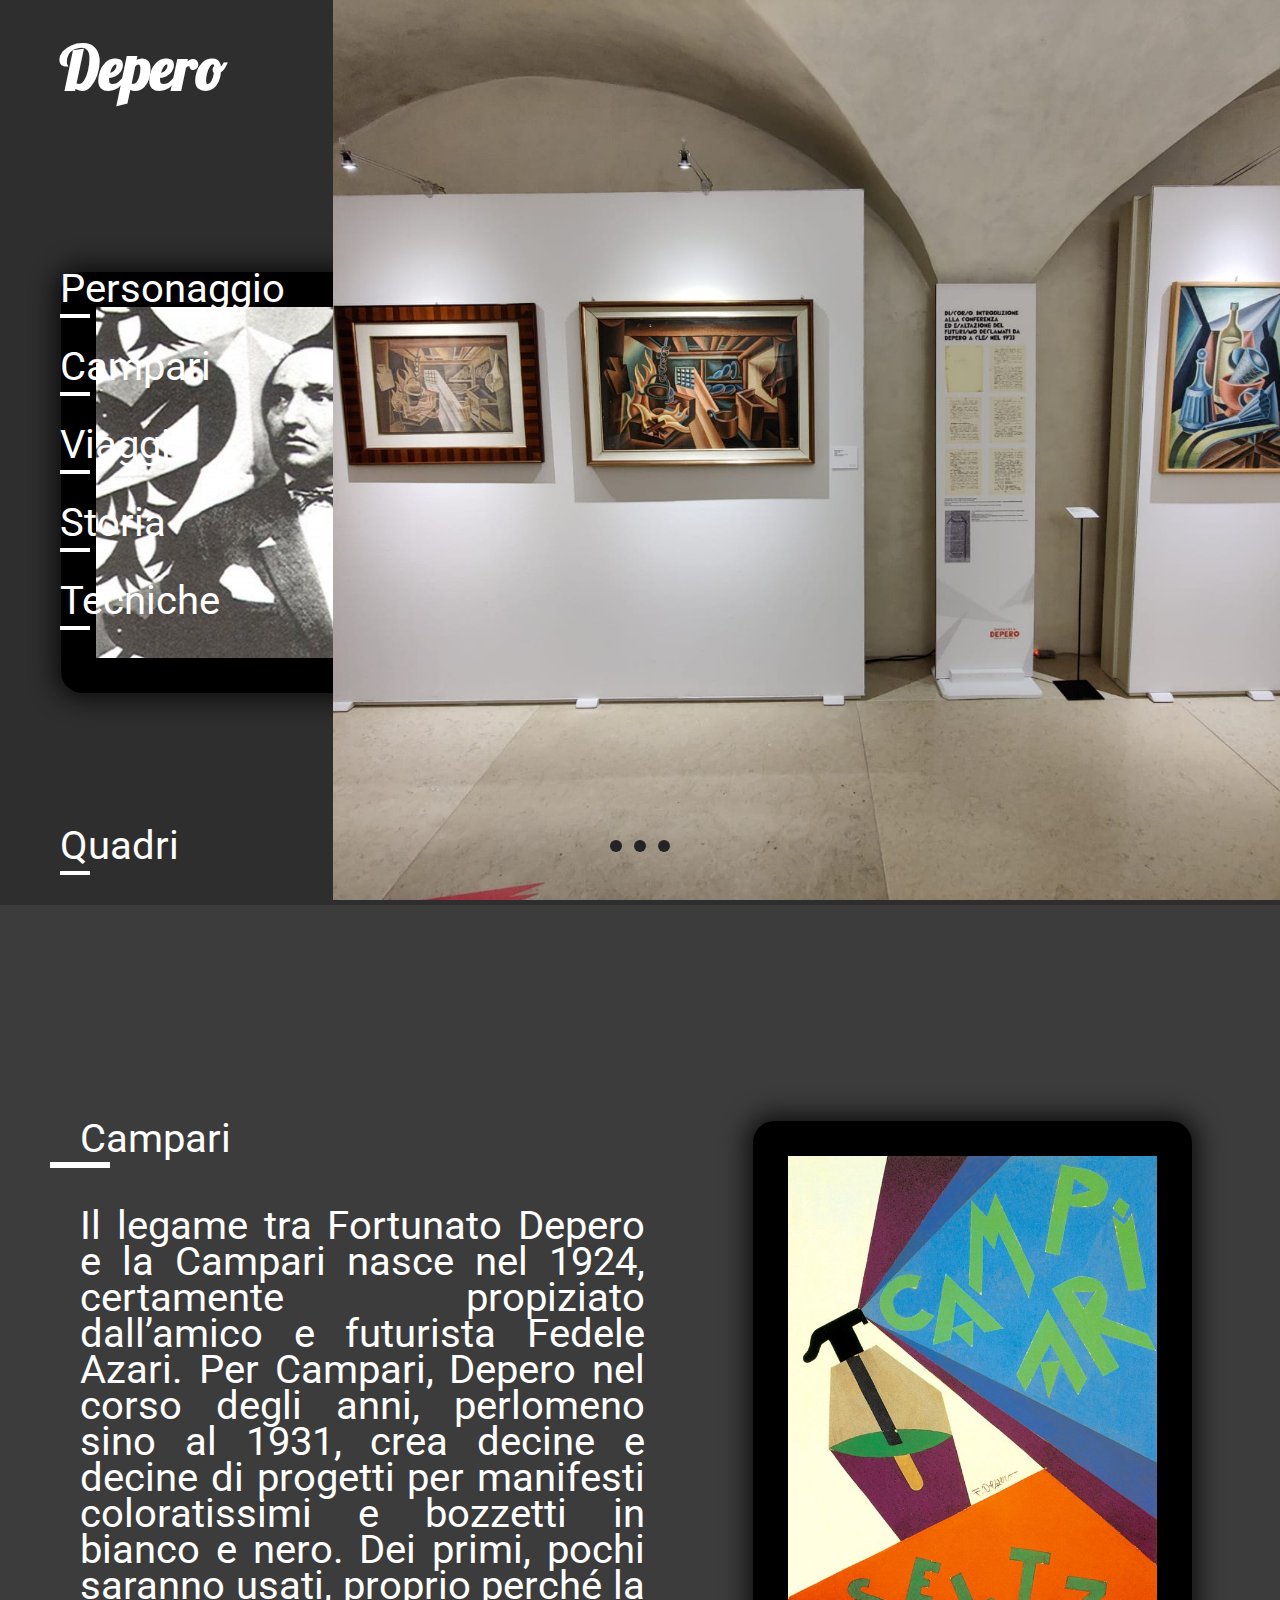
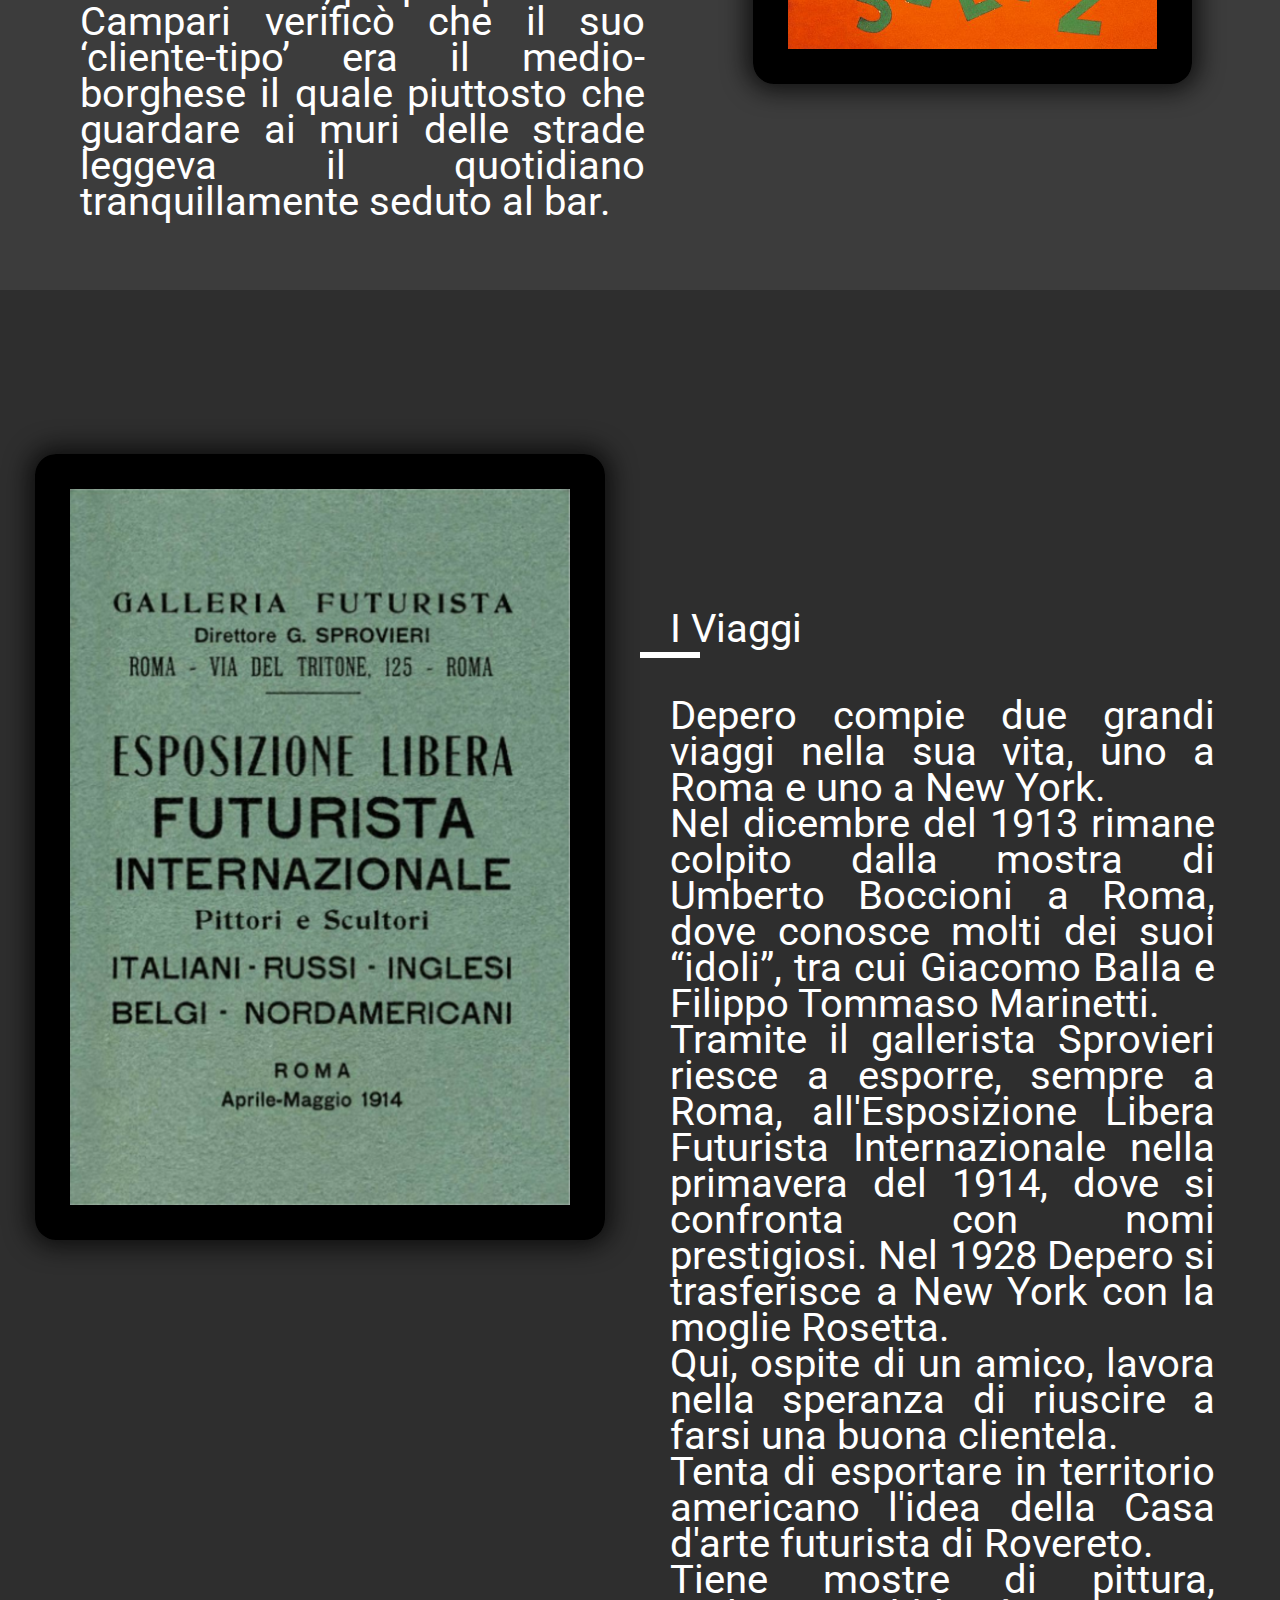
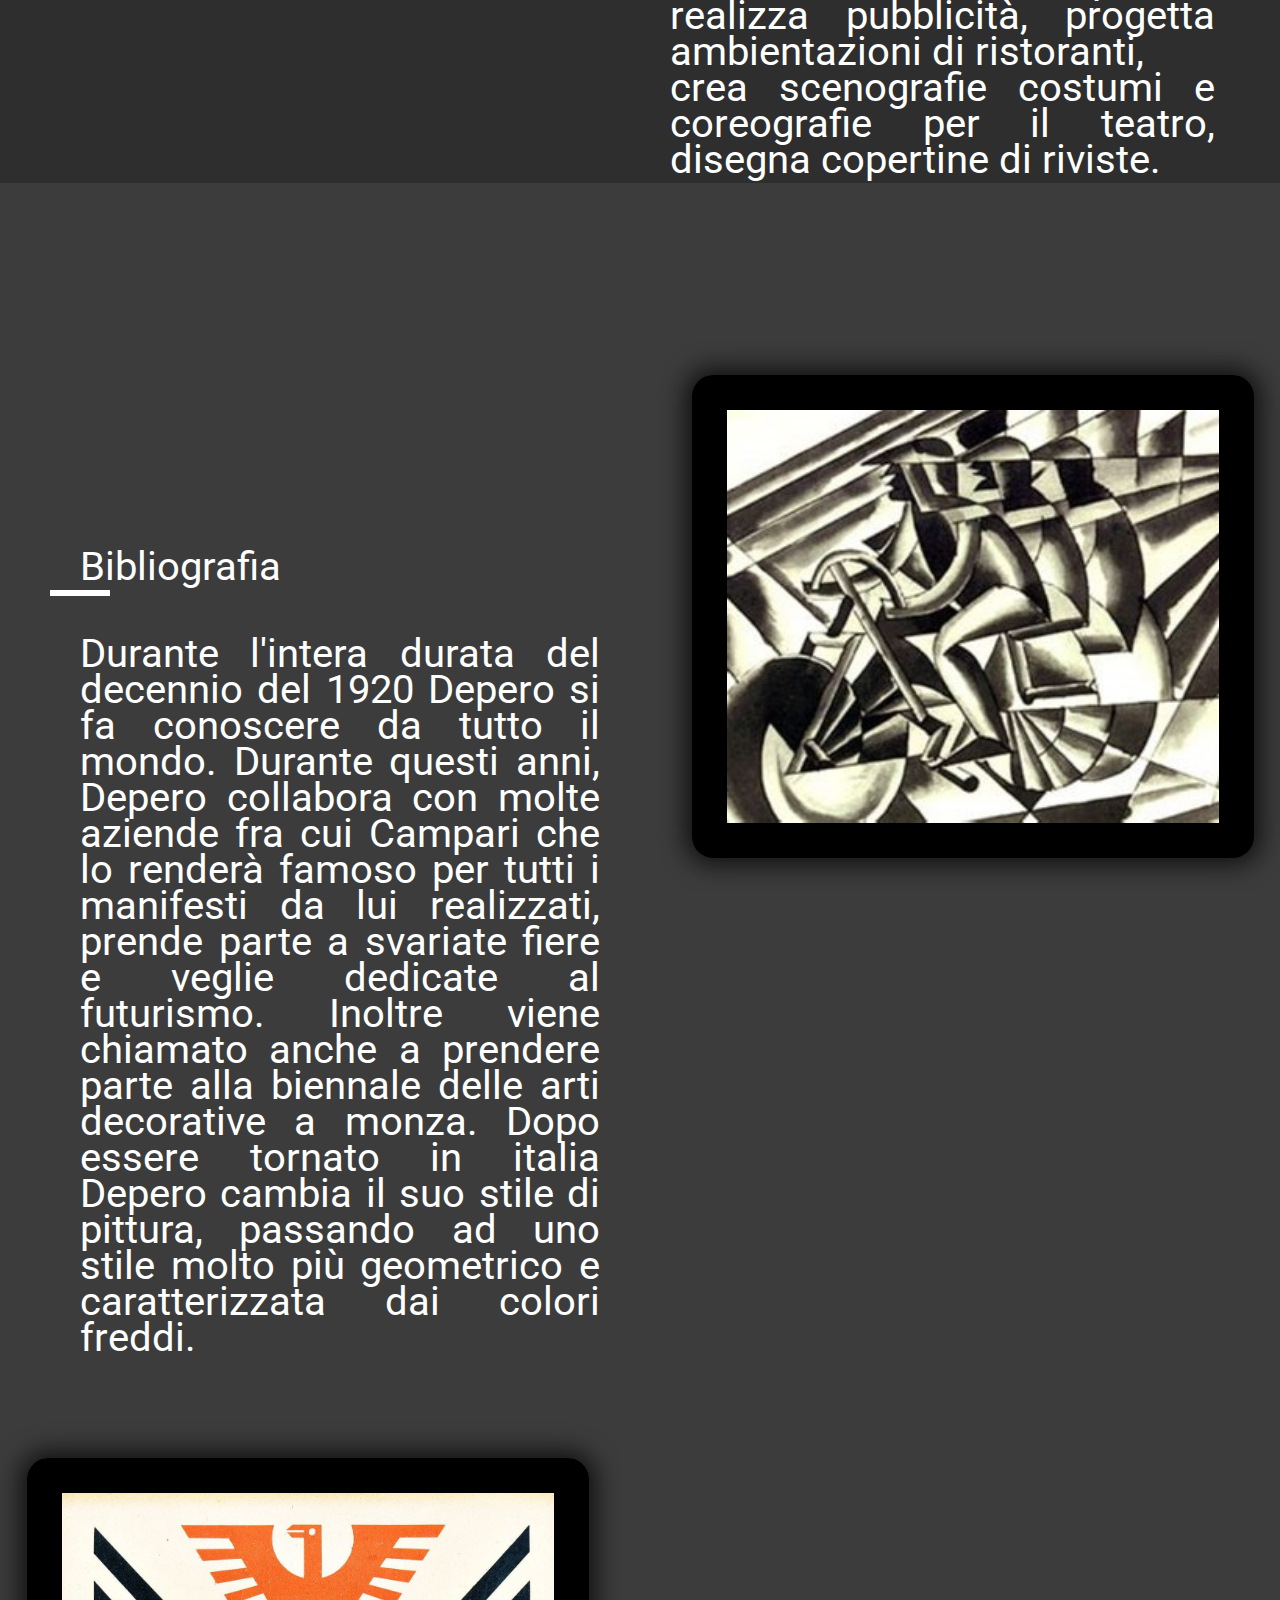
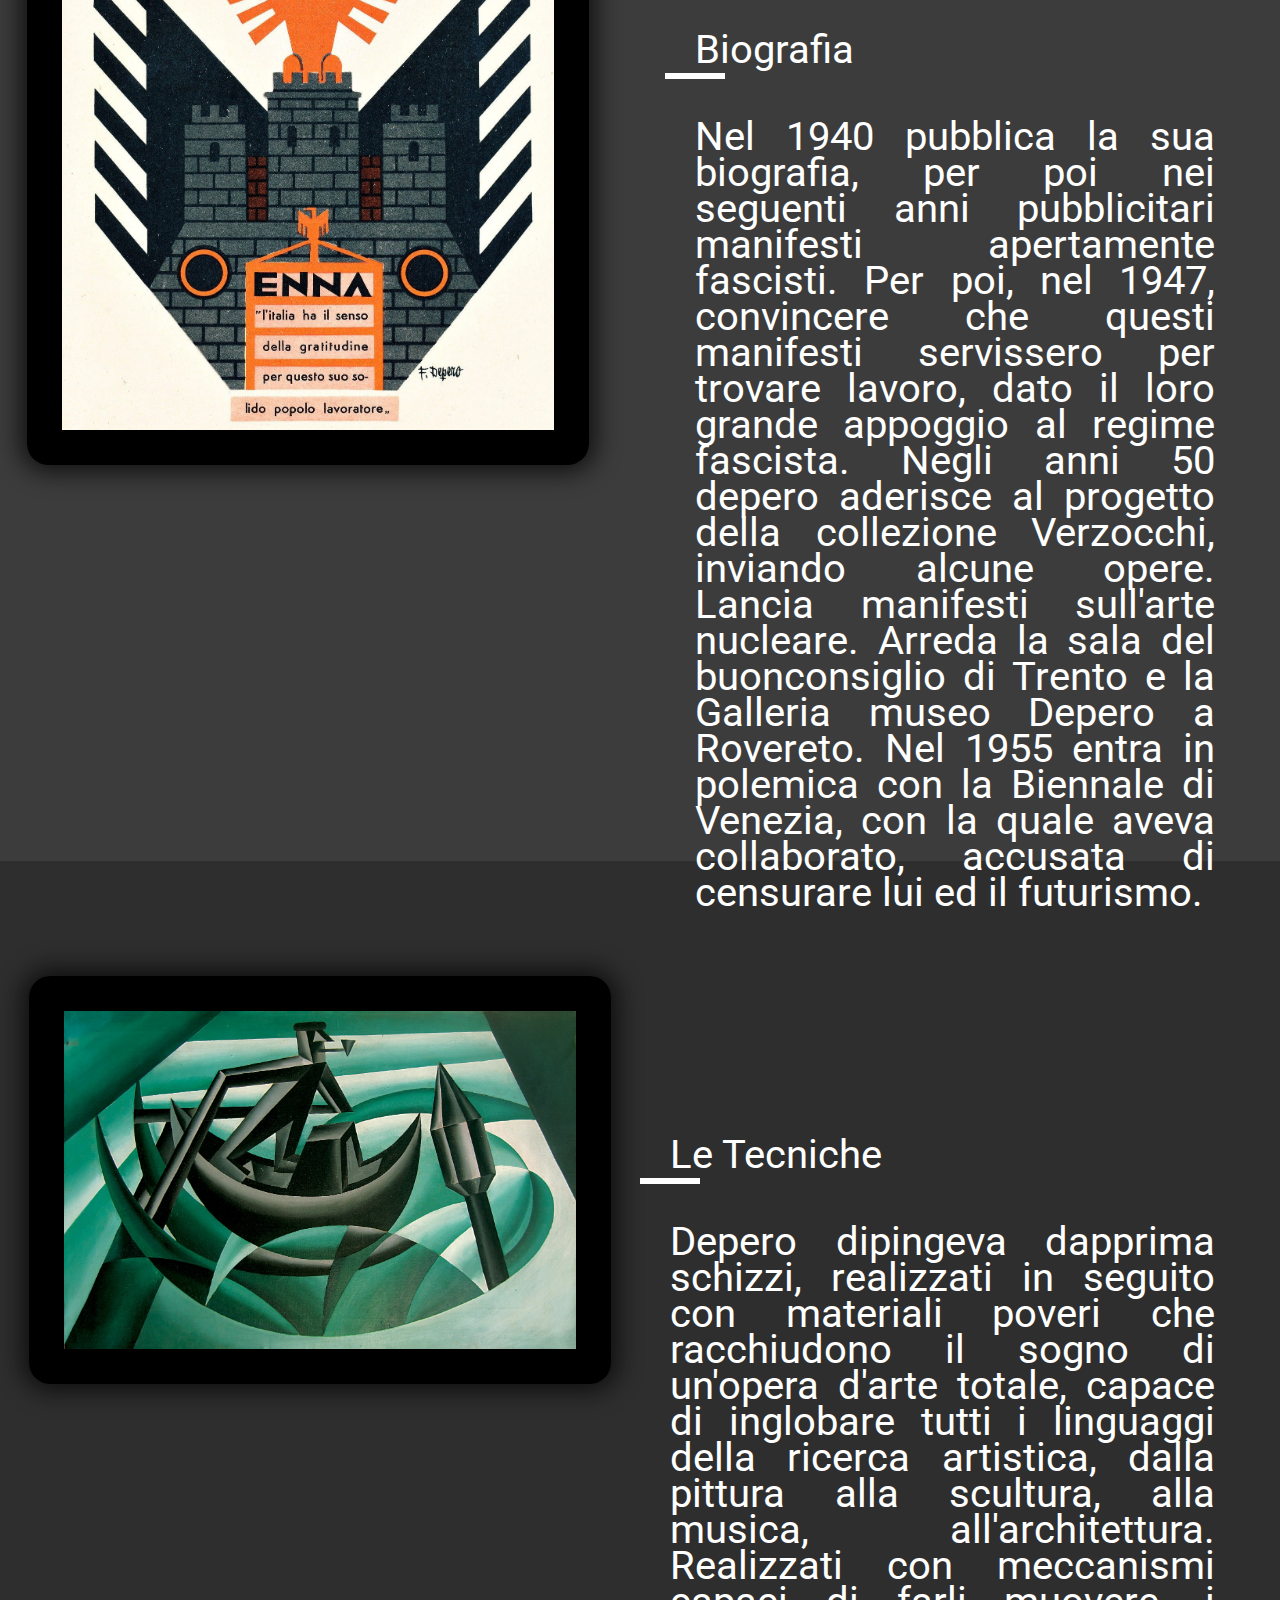
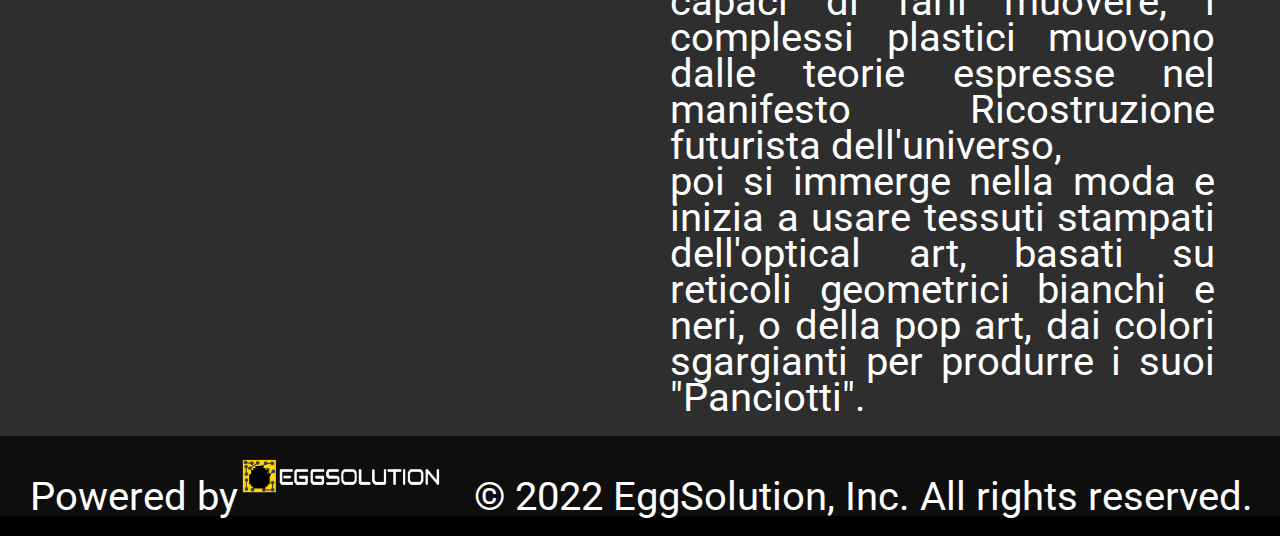
==== commit c91a3e46: "DEp" ====
--- a/index.html
+++ b/index.html
@@ -87,7 +87,7 @@
 					<img class="immagineLogoM" src="media/logoEggs/logoNoSfondo.png">
 				</div>
 			</div>
-			<--!div class="bottoniSlide">
+			<div class="bottoniSlide">
 				<button class="bottoneSlide1"></button>
 				<button class="bottoneSlide2"></button>
 				<button class="bottoneSlide3"></button>
--- a/stile/stile.css
+++ b/stile/stile.css
@@ -250,7 +250,7 @@
 .sezioneBottone{
     height: 50px;
     width: 60px;
-    background-color: red;
+    background-color: black;
     display: flex;
     align-items: center;
     justify-content: center;
@@ -1055,4 +1055,4 @@
     height: 12%;
     z-index: 2;
     position: absolute;
-}+}
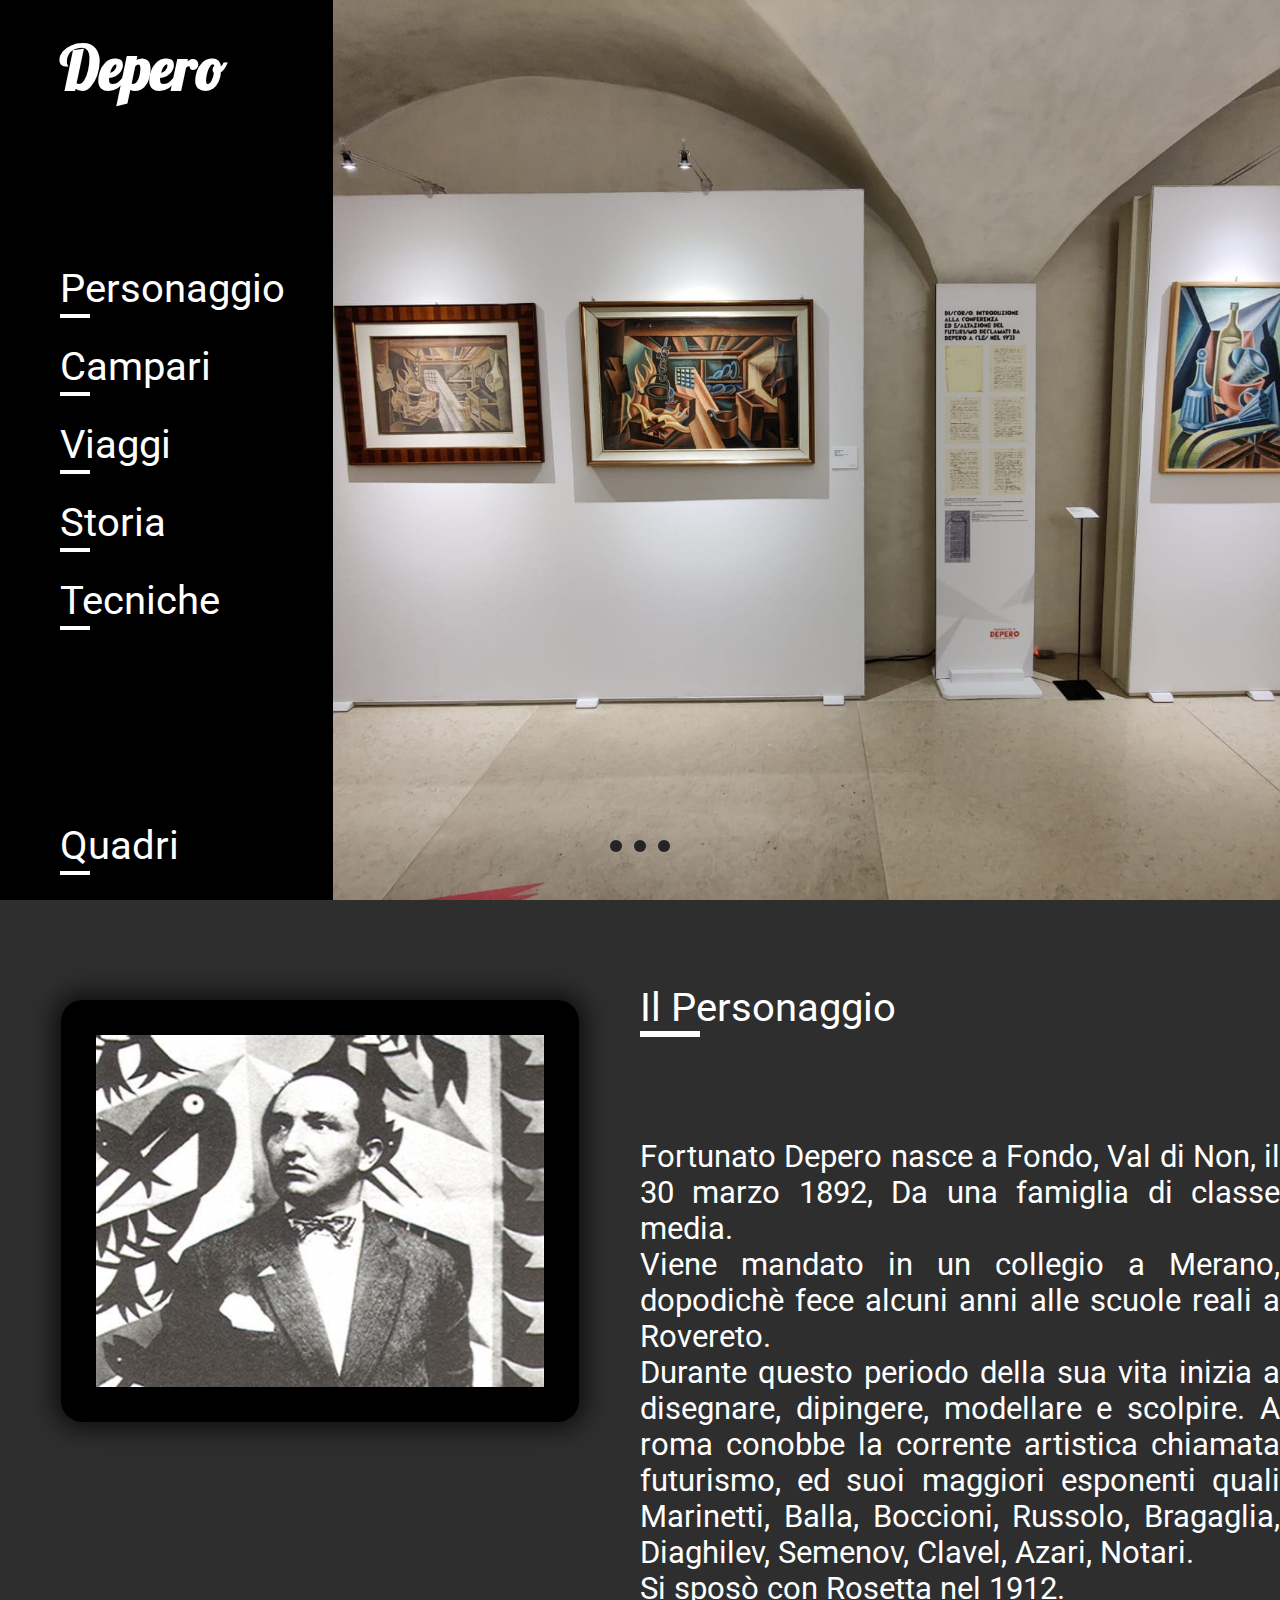
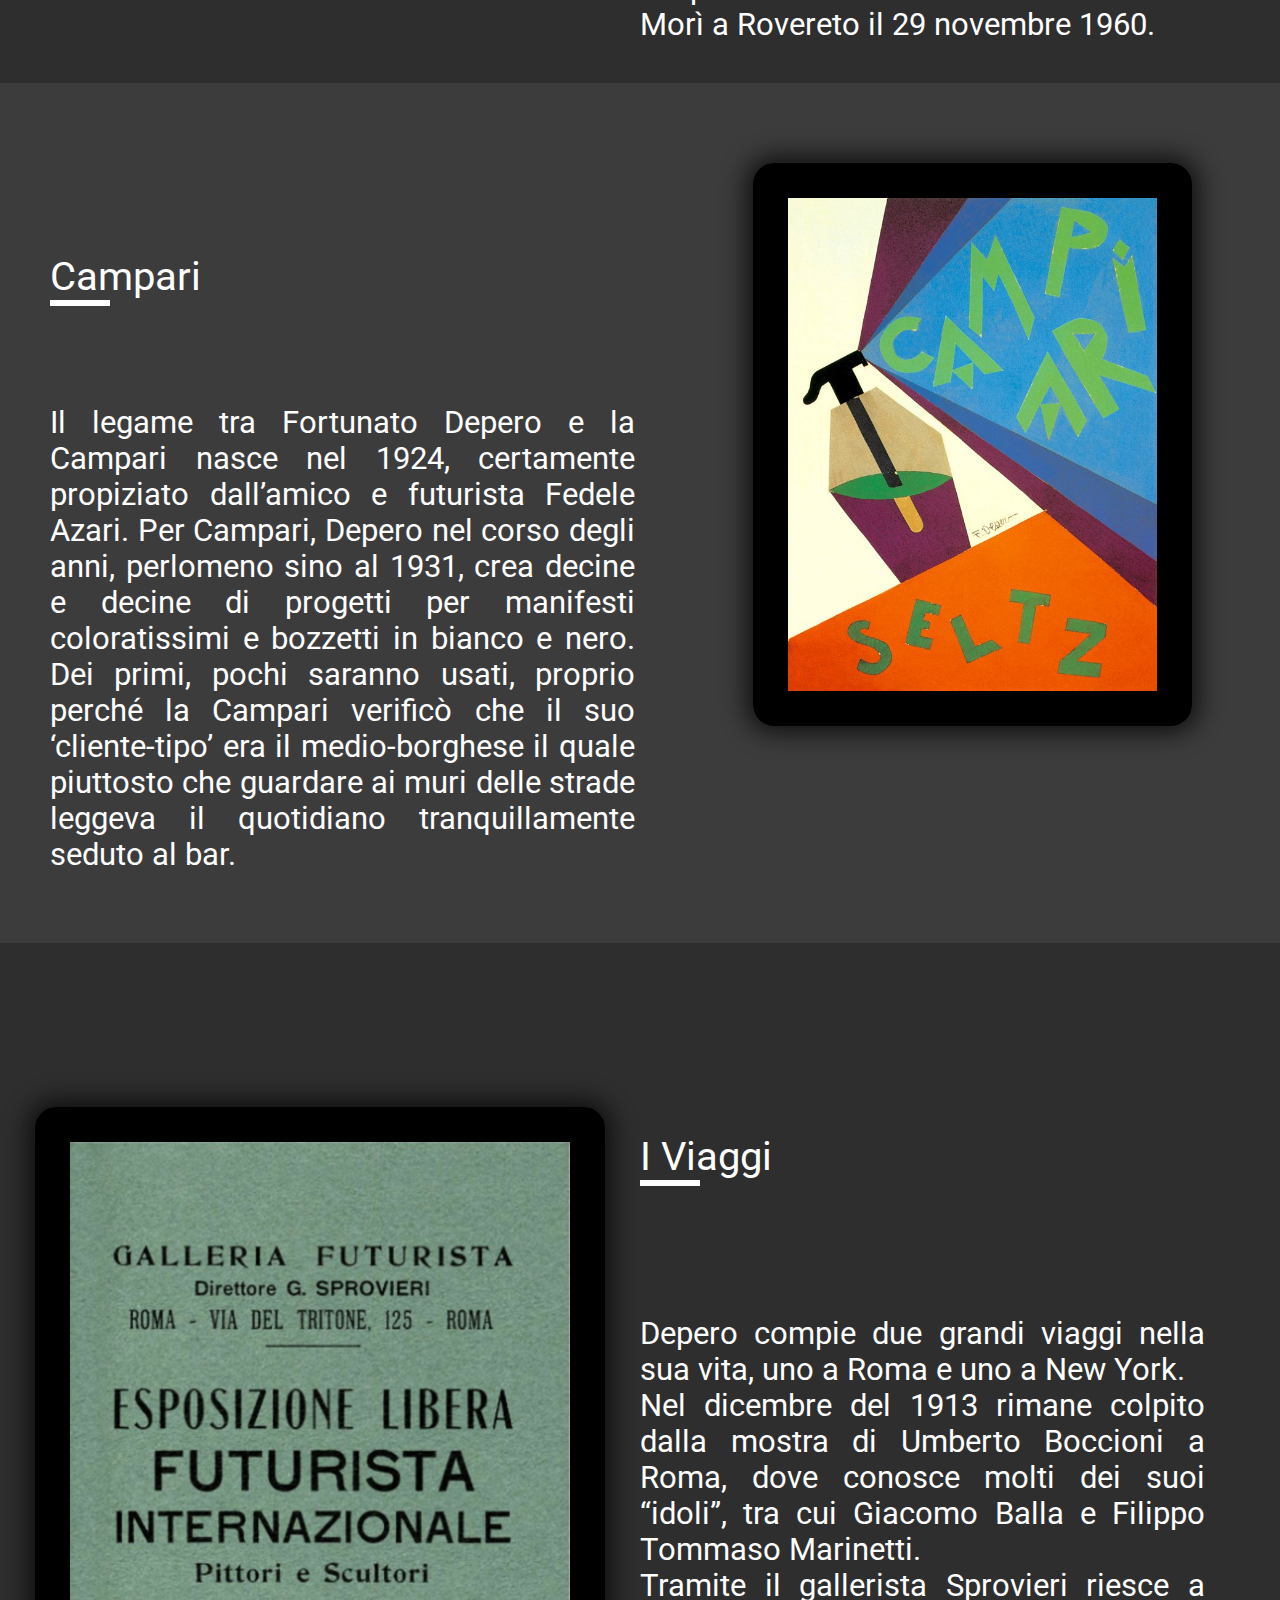
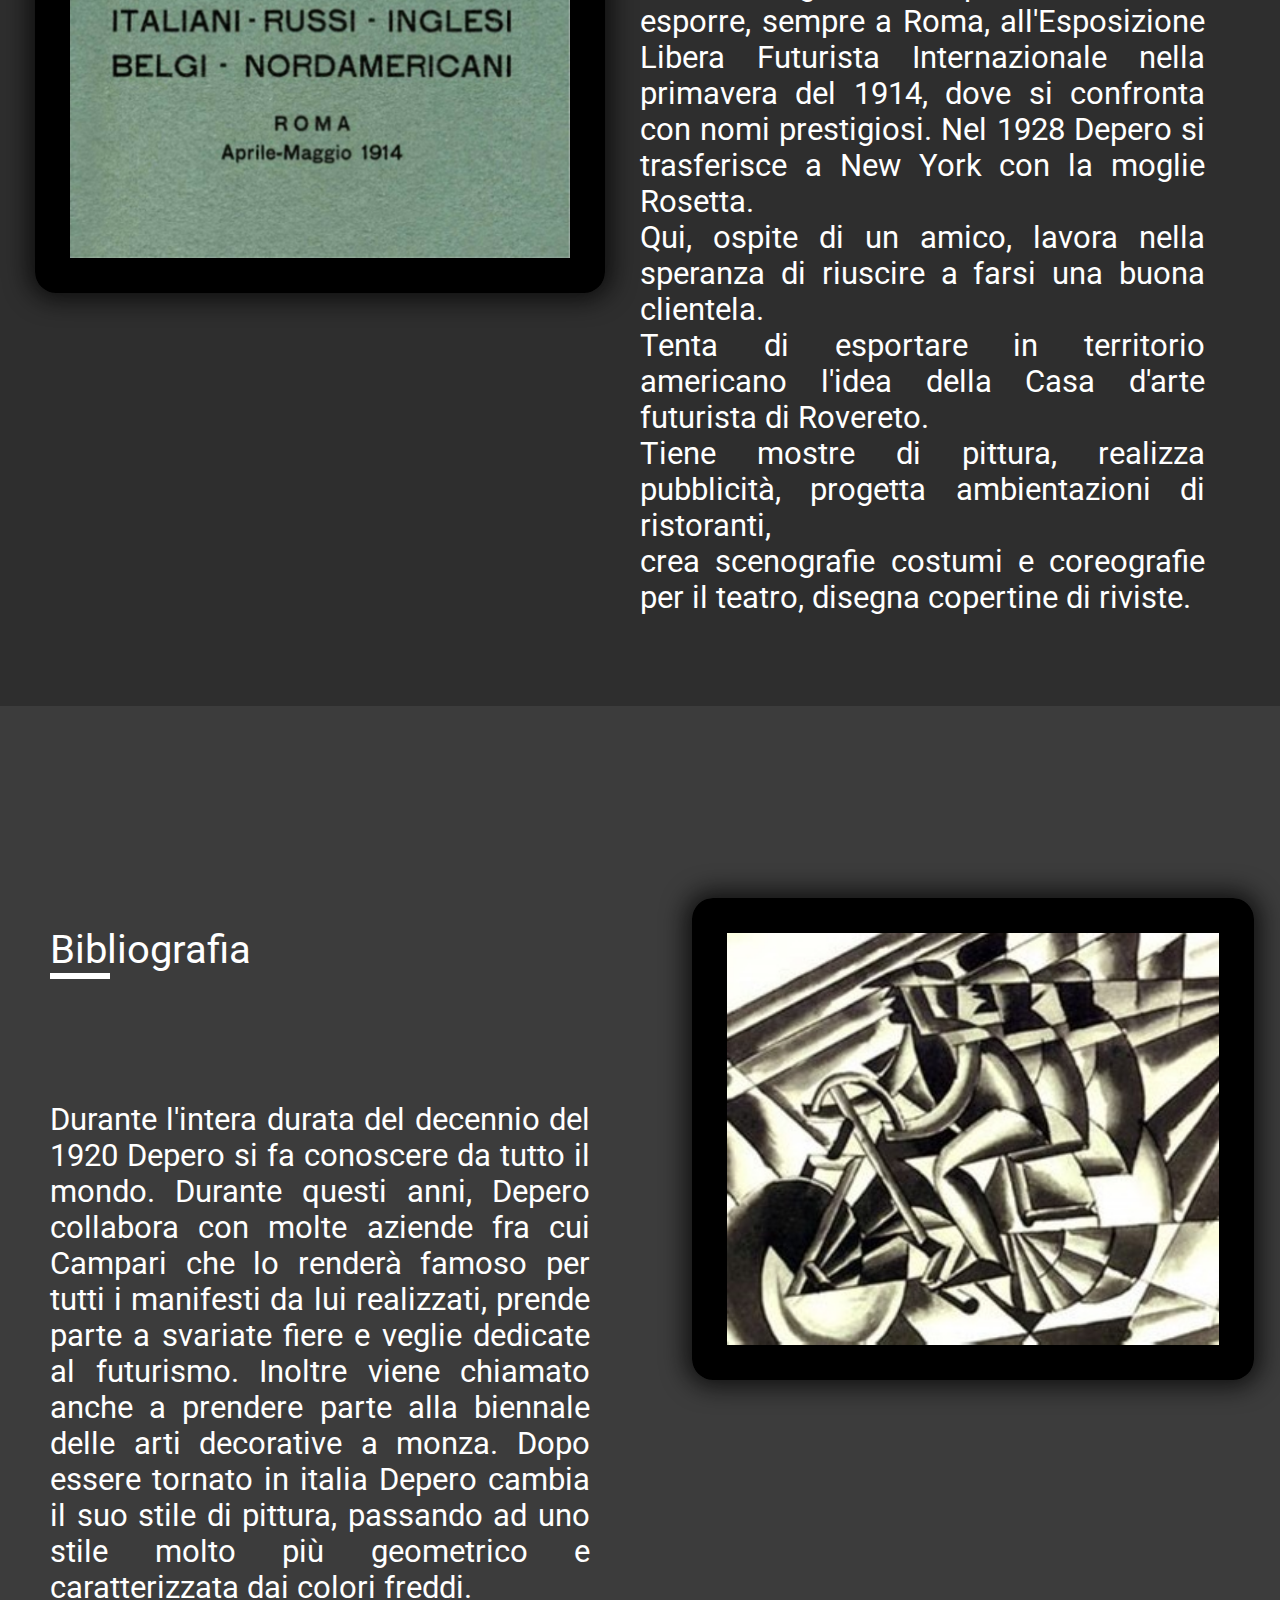
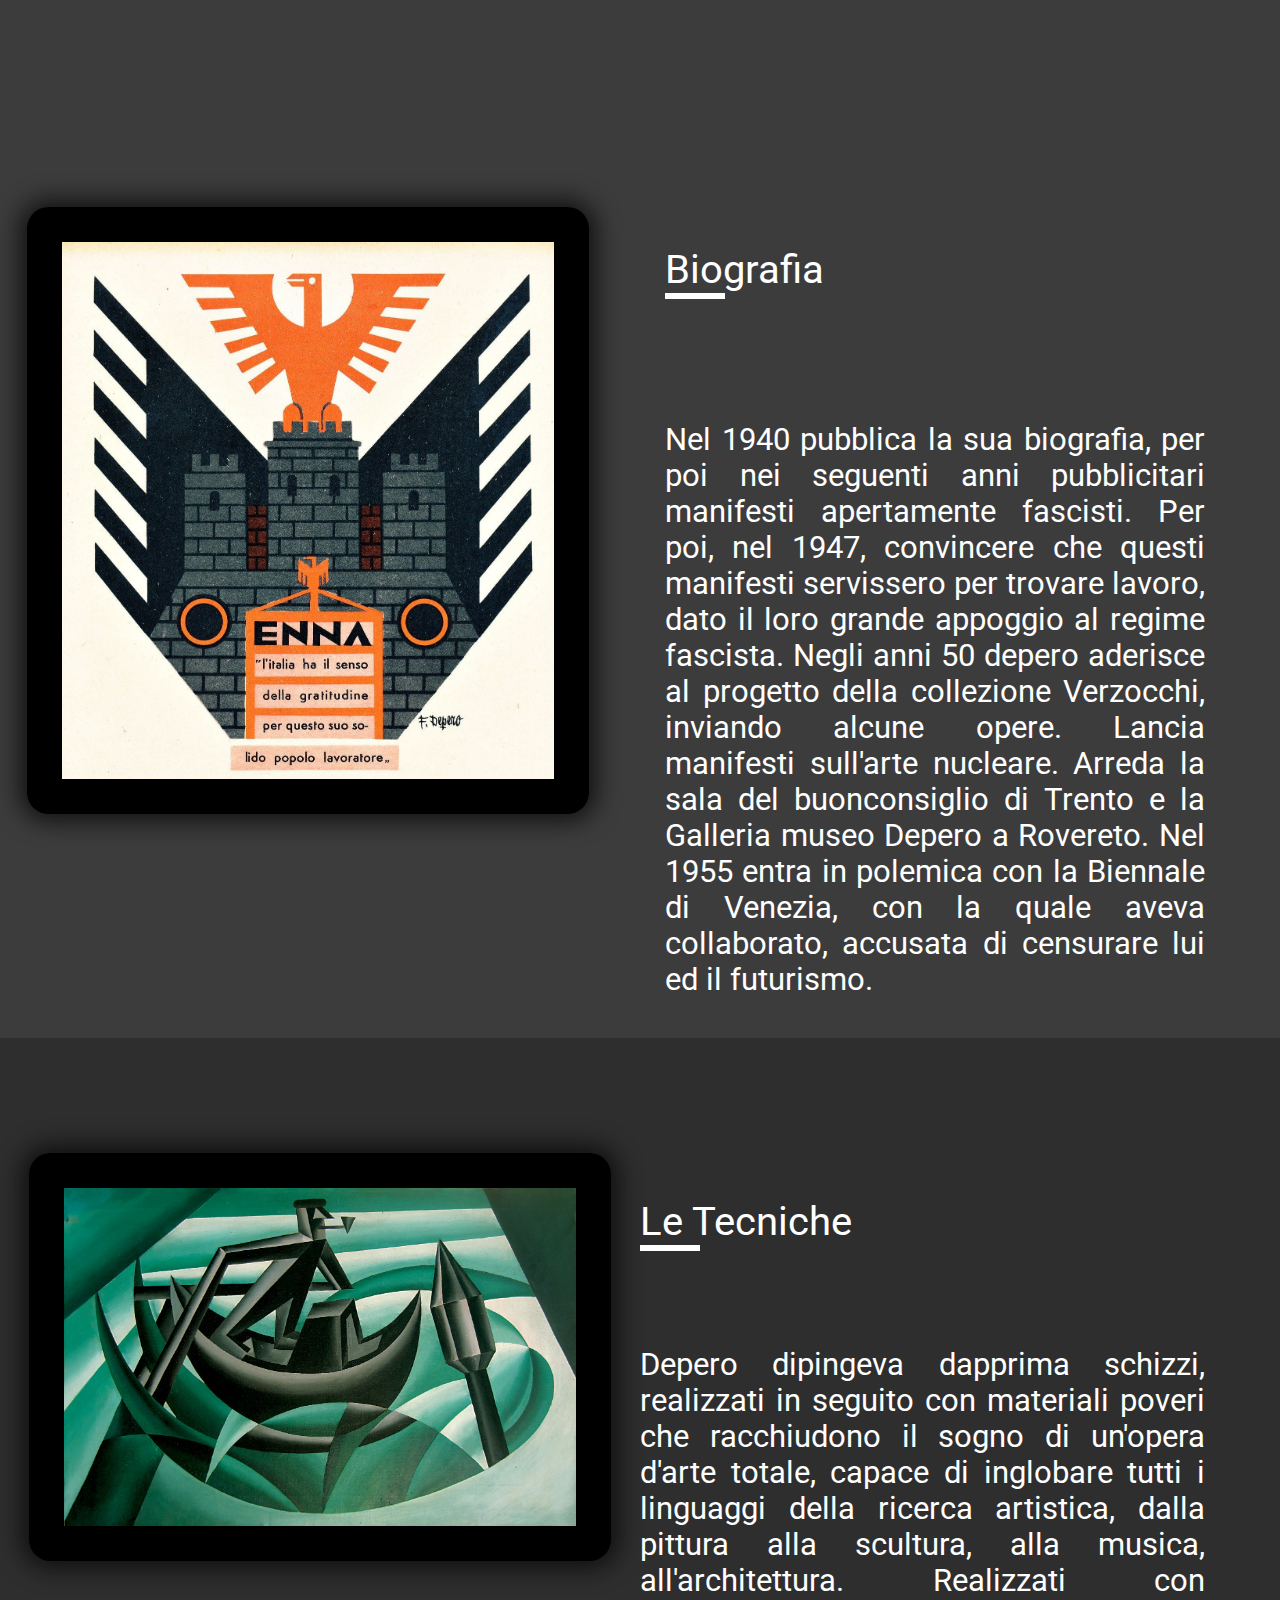
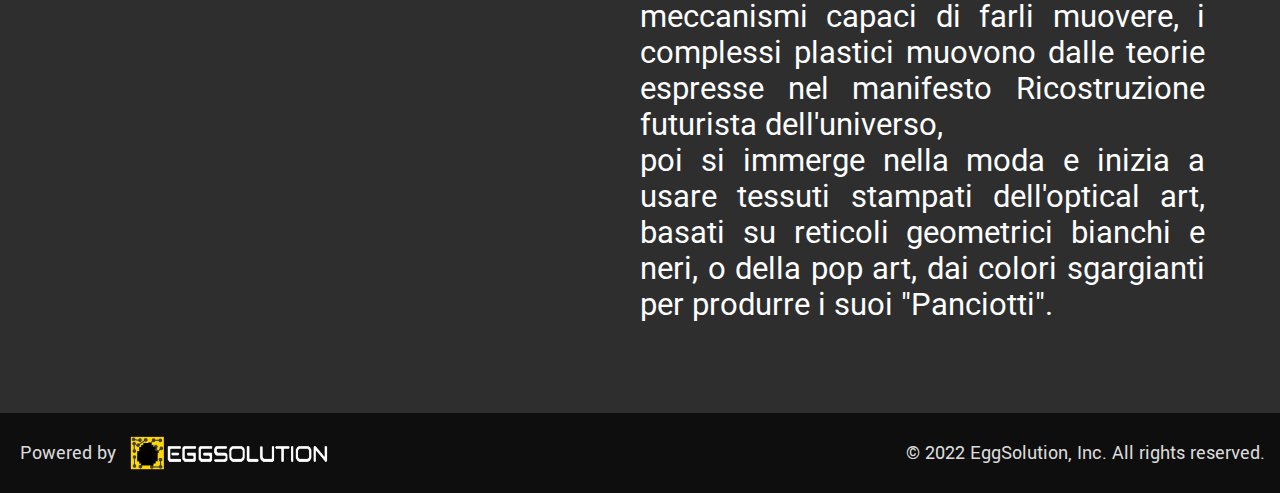
==== commit d6648145: "fixato bug" ====
--- a/index.html
+++ b/index.html
@@ -91,7 +91,7 @@
 				<button class="bottoneSlide1"></button>
 				<button class="bottoneSlide2"></button>
 				<button class="bottoneSlide3"></button>
-			</div-->
+			</div>
 		</div>
 		<div class="personaggio" id="personaggio">
 			<div class="titolo-sezione">
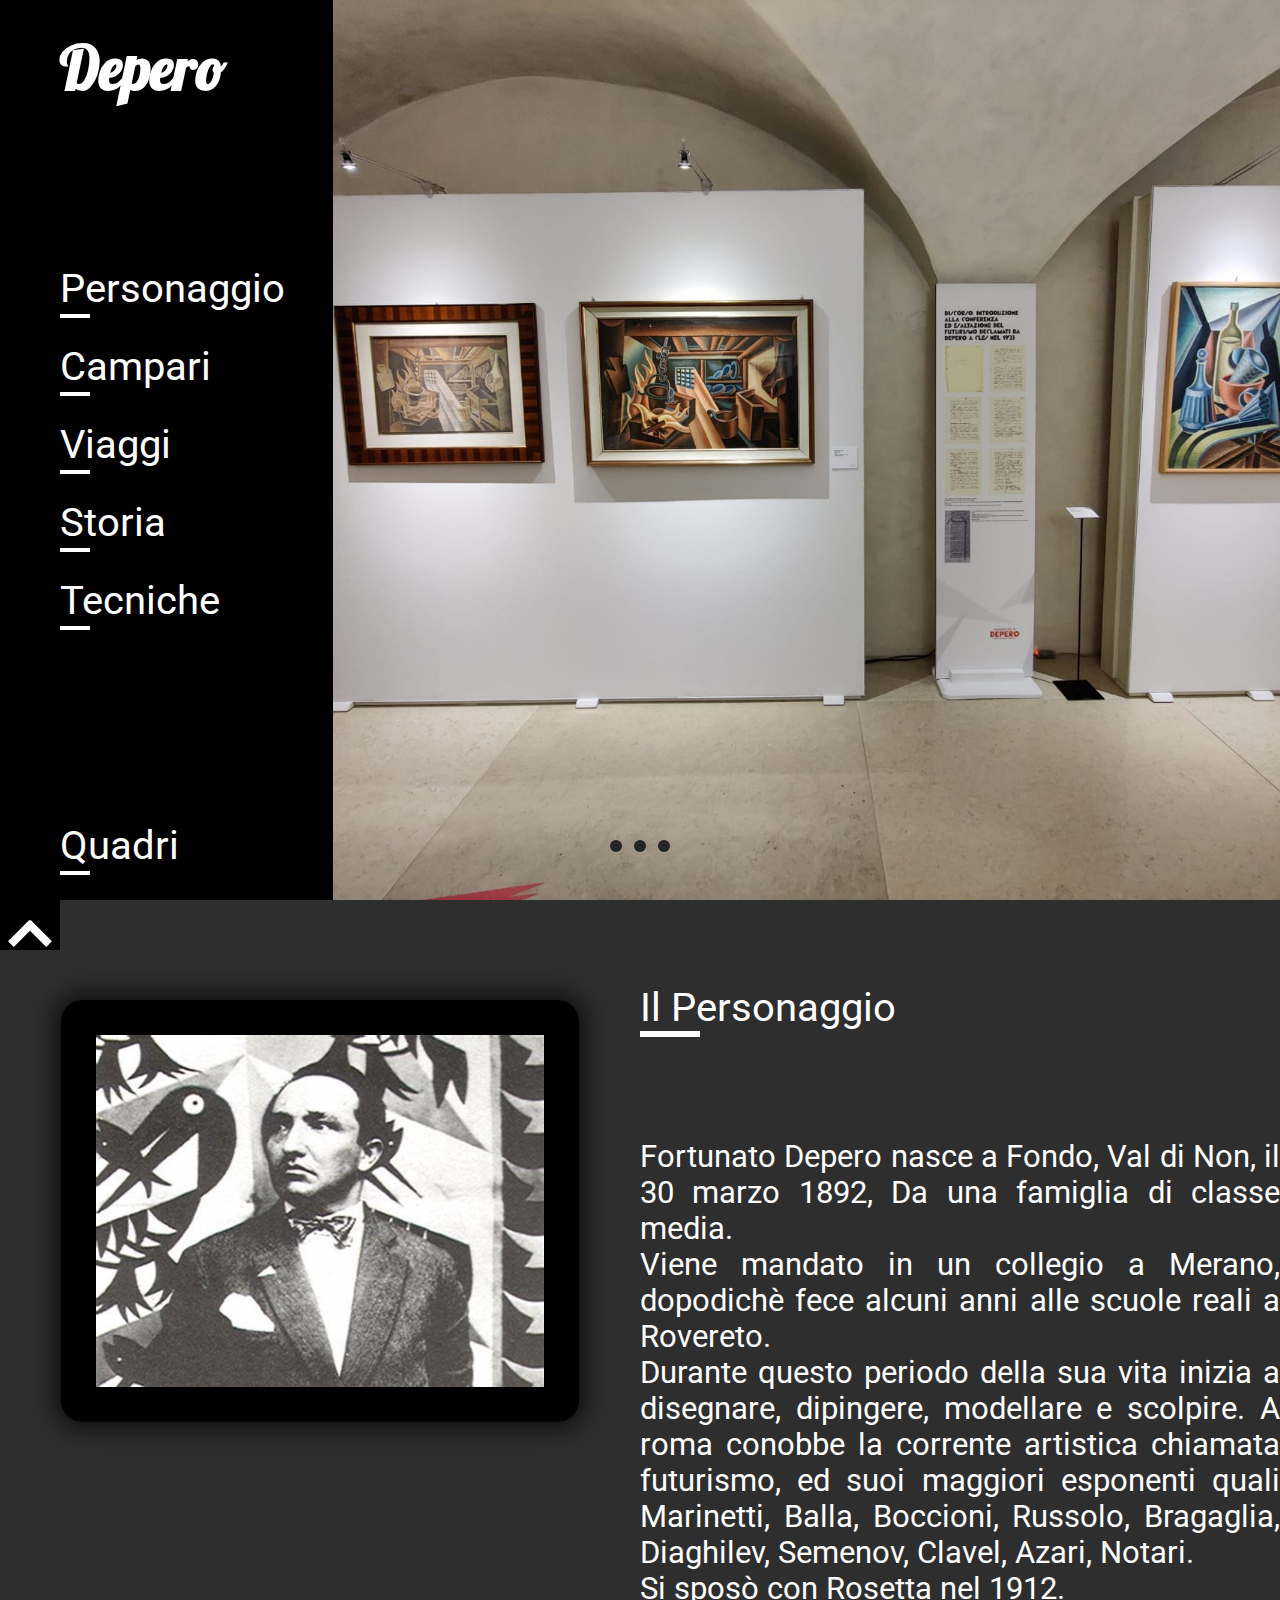
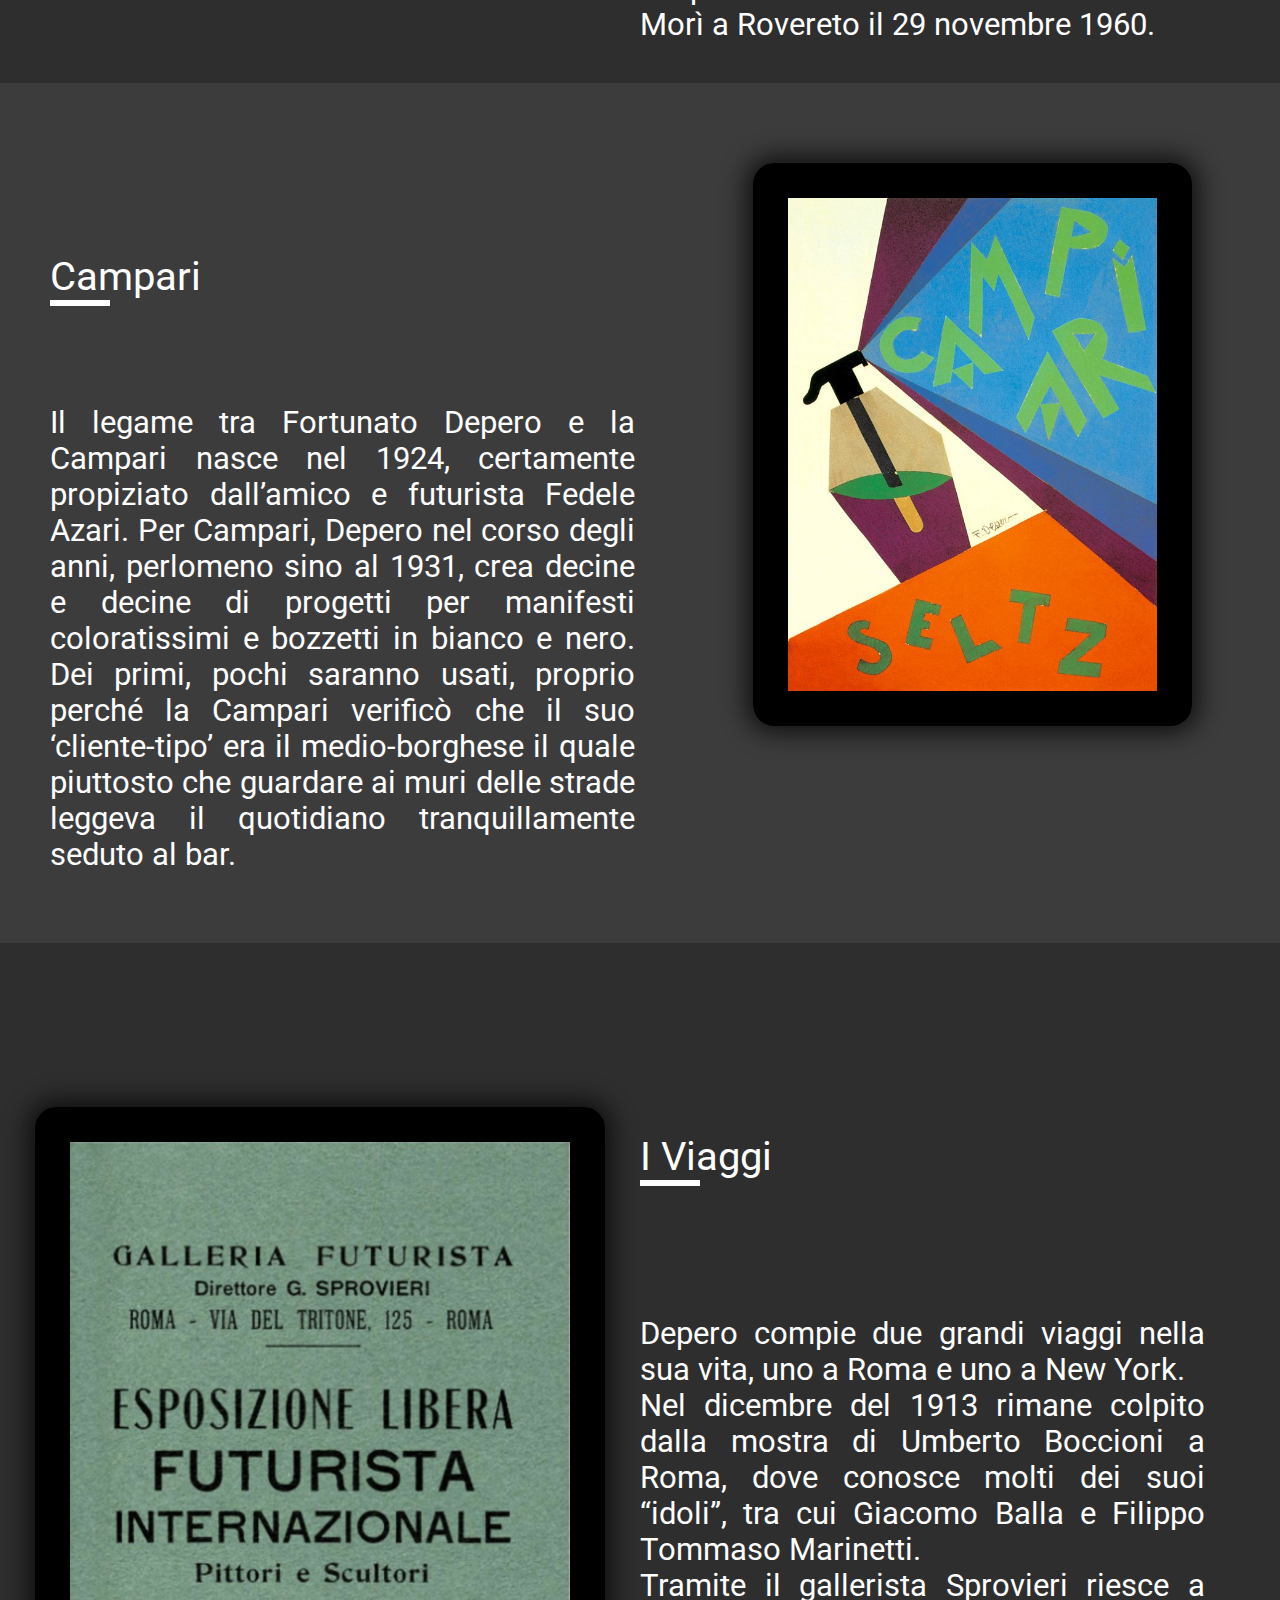
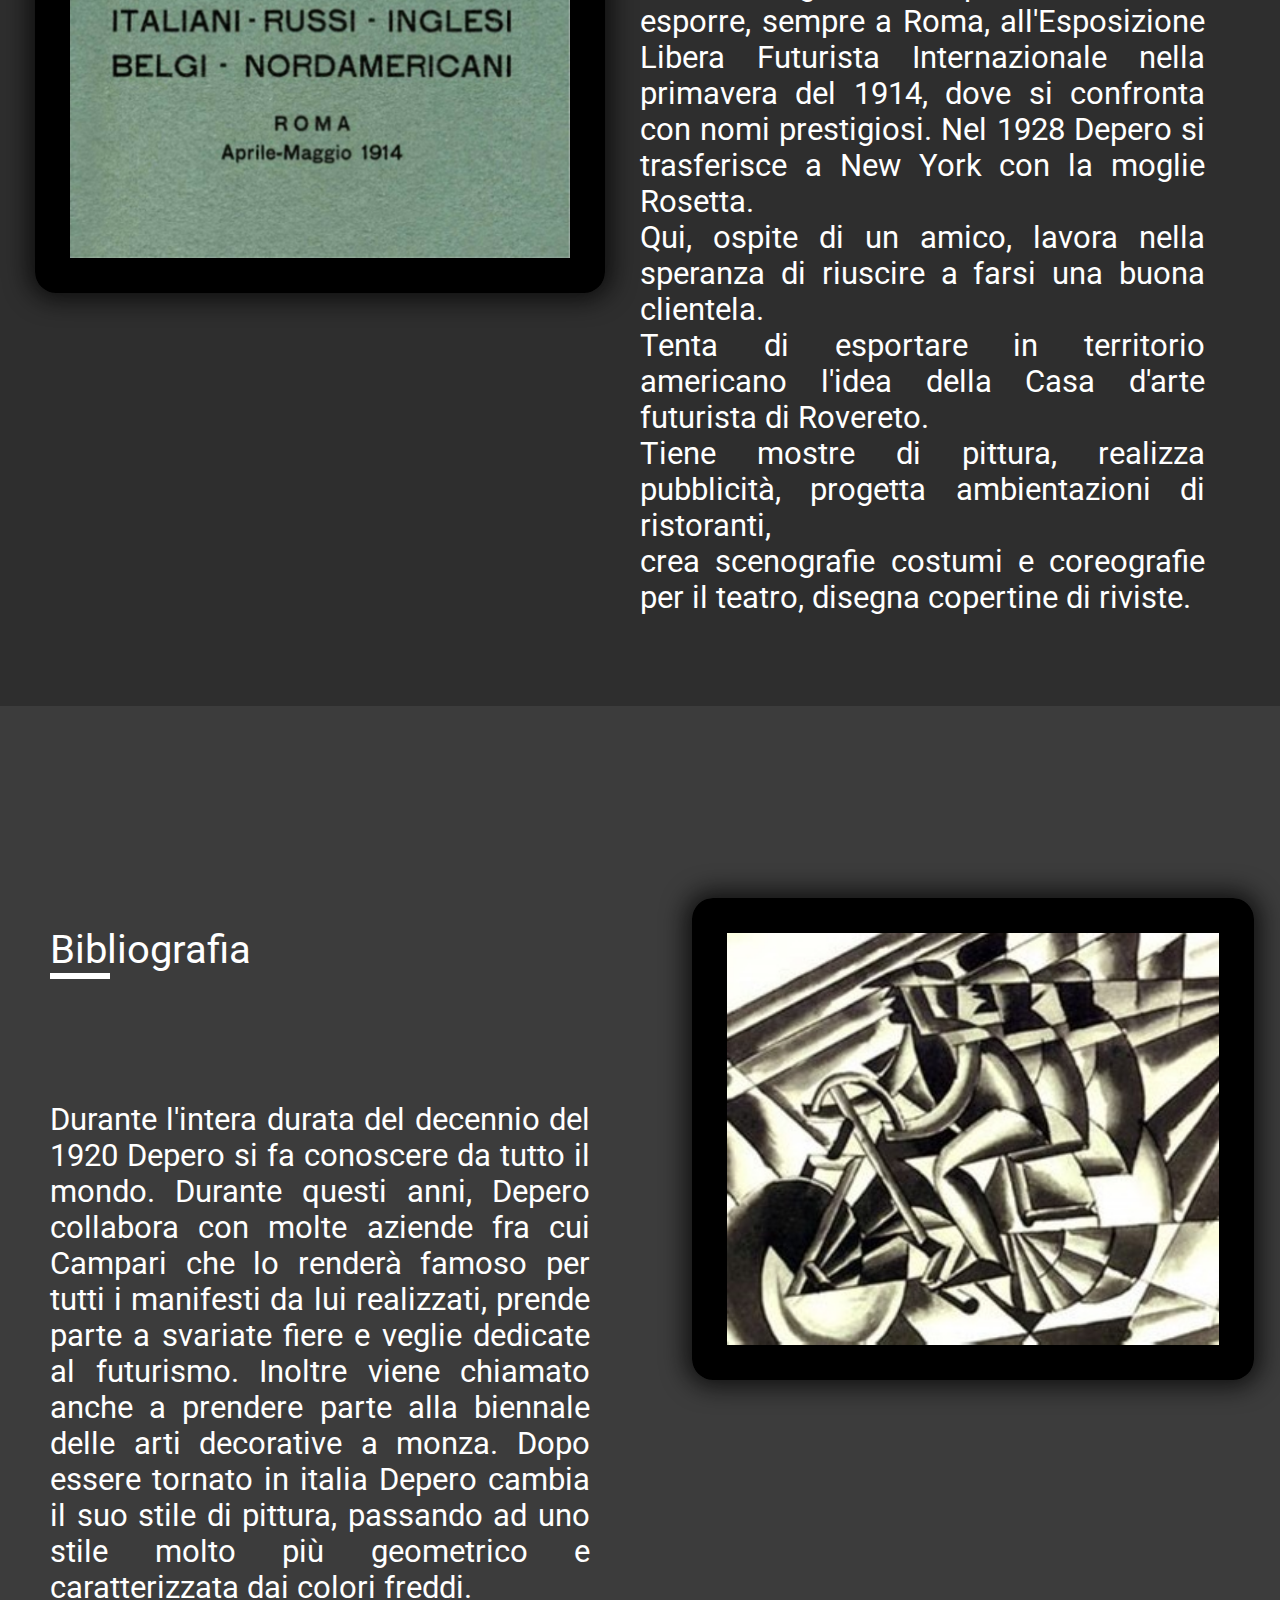
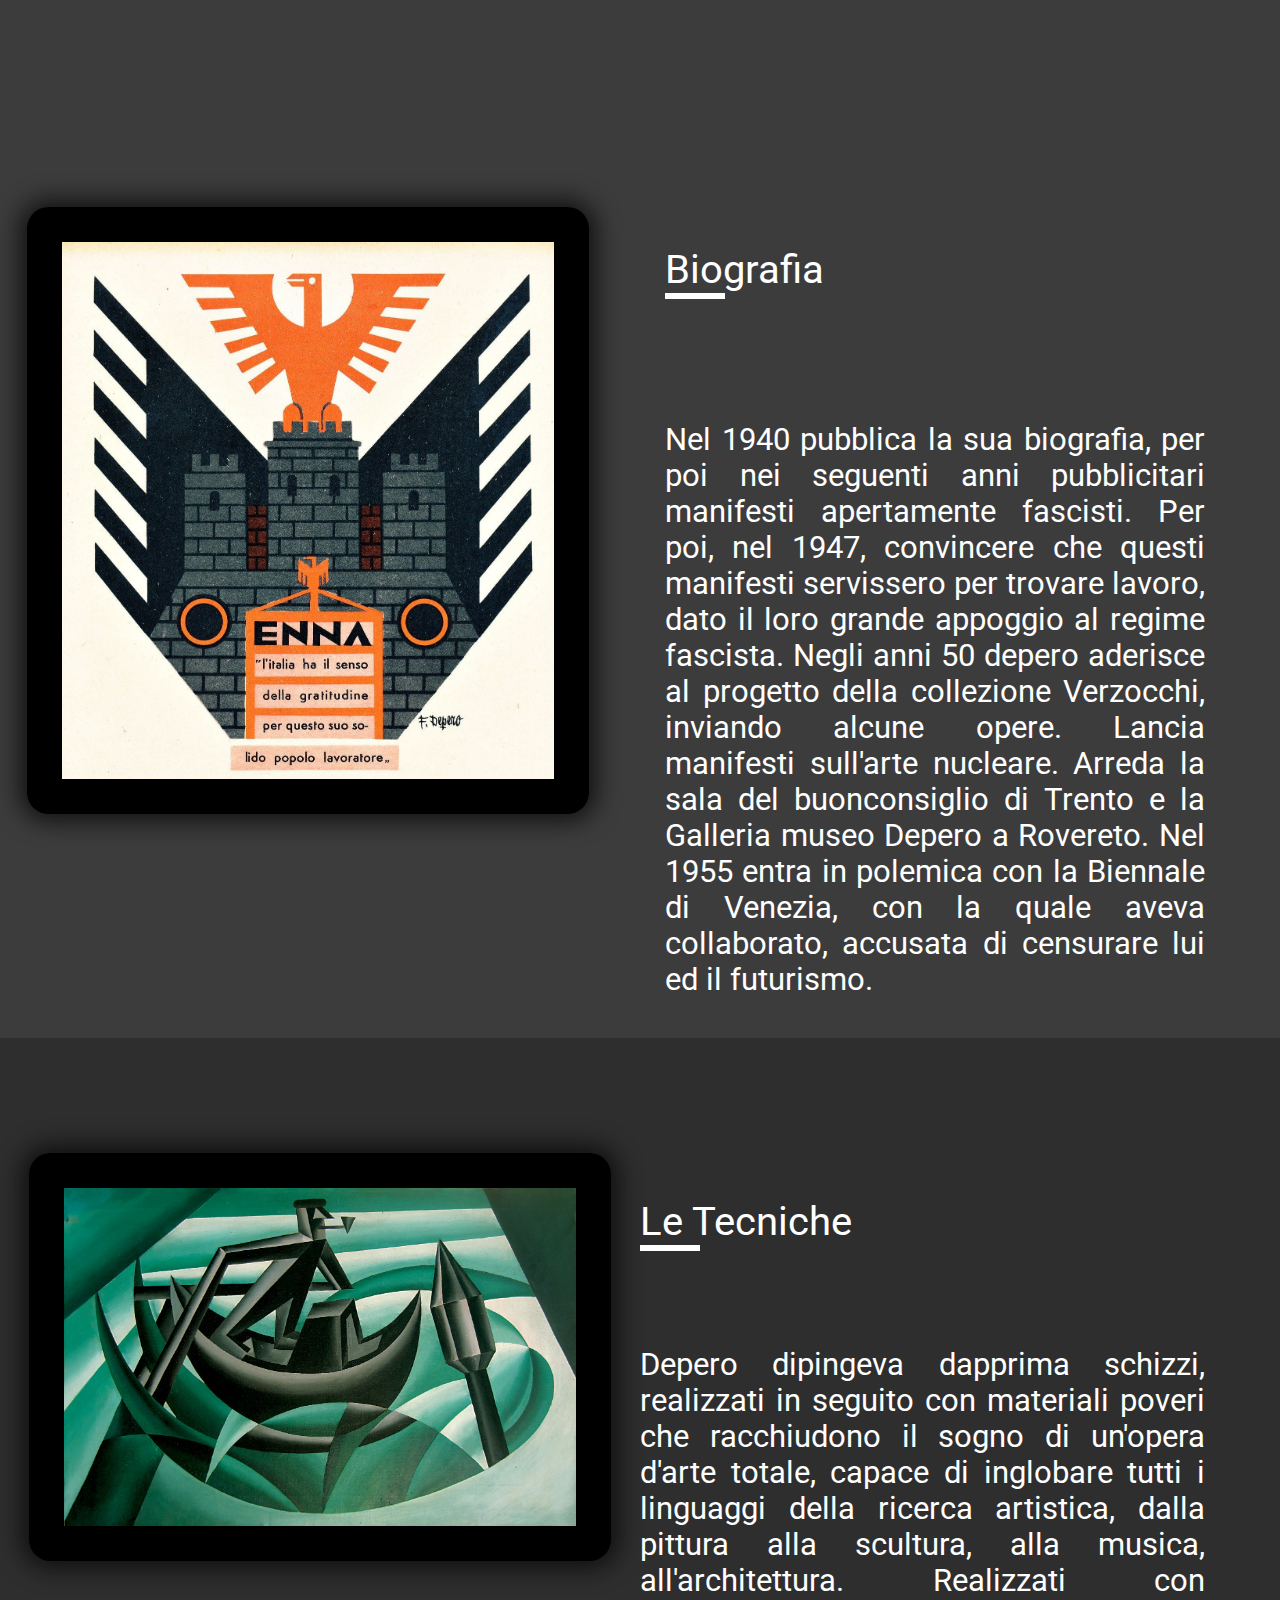
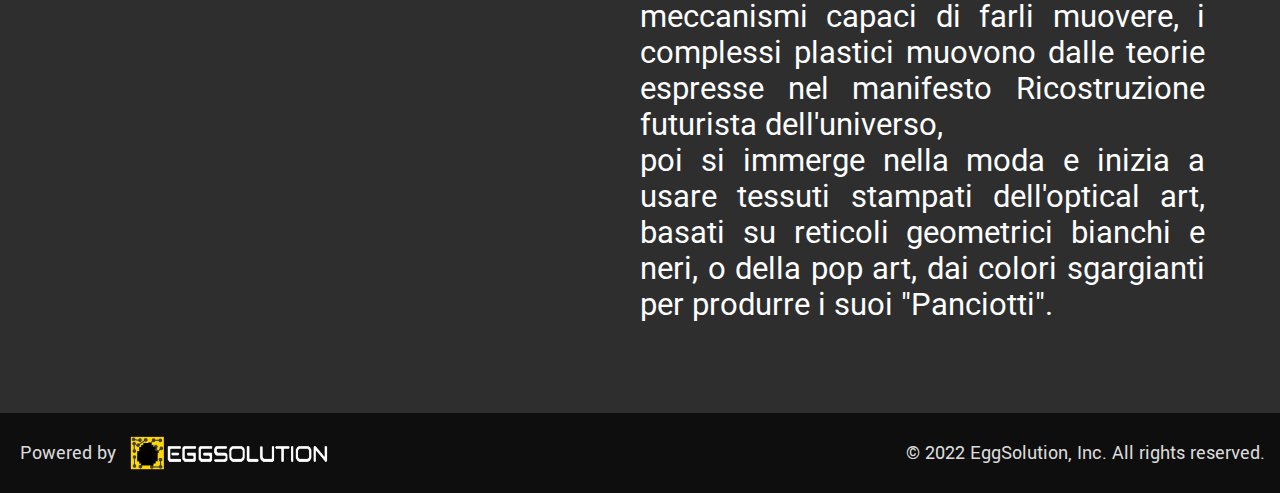
==== commit 9535c183: "DEP-19" ====
--- a/index.html
+++ b/index.html
@@ -127,6 +127,10 @@
 				</div>
 			</div>
 		</div>
+		<div class="sezioneBottone">
+			<div class="sezioneBottone"></div>
+			<div class="sezioneBottone"></div>
+		</div>
 		<div class="personaggio-pc" id = "personaggio-pc">
 			<div class="sinistra-p-pc">
 				<img class="immg-p-pc" src="media/img/personaggio/personaggio2.jpg">
--- a/stile/stile.css
+++ b/stile/stile.css
@@ -254,18 +254,19 @@
     display: flex;
     align-items: center;
     justify-content: center;
-    position: absolute;
+    position: fixed;
     z-index: 2;
 }
 /* freccia back to home */
 .sezioneBottone div{
     height: 8px;
     width: 30px;
+    position: fixed;
     background-color: white;
-    transform: rotate(45deg) translateX(-9px);
+    transform: rotate(-45deg) translateX(-12px);
 }
 .sezioneBottone div:nth-child(1){
-    transform: rotate(-45deg) translateX(9px);;
+    transform: rotate(45deg) translateX(12px);;
     
 }
 /* personaggio */
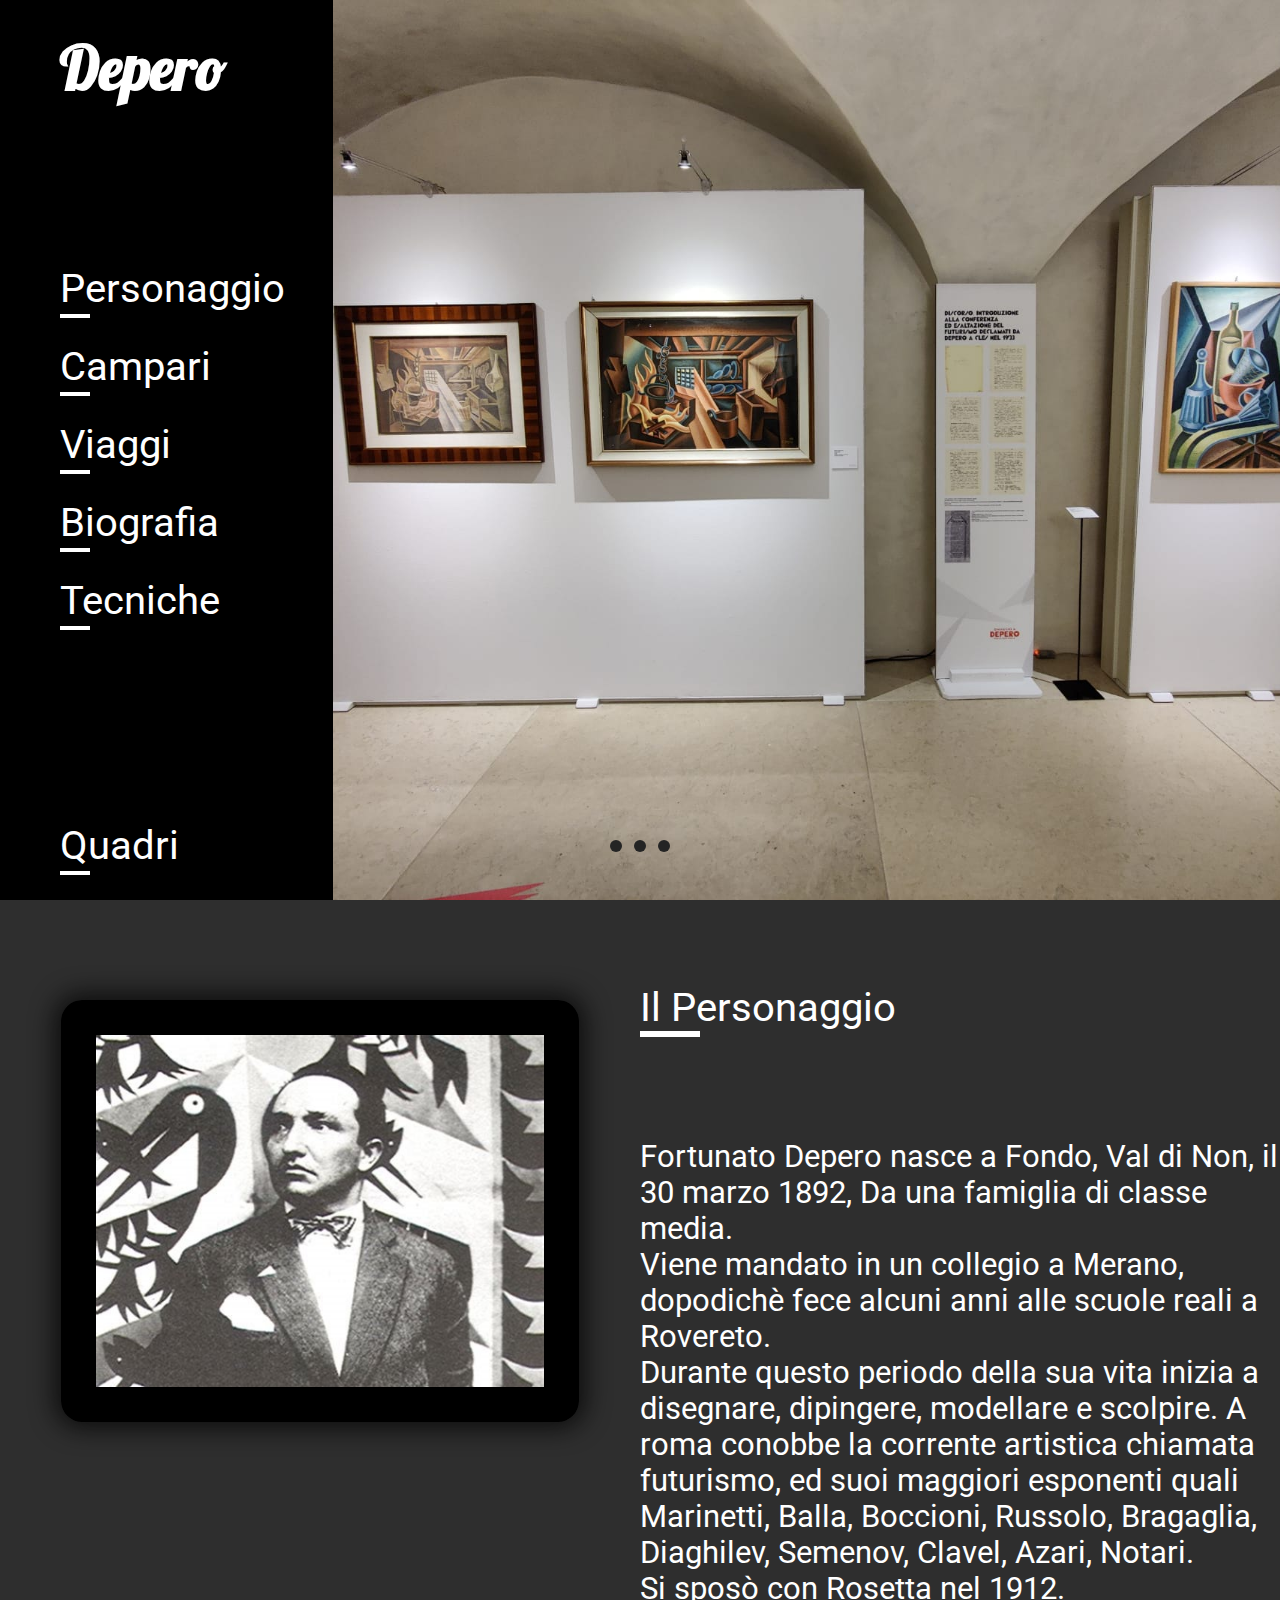
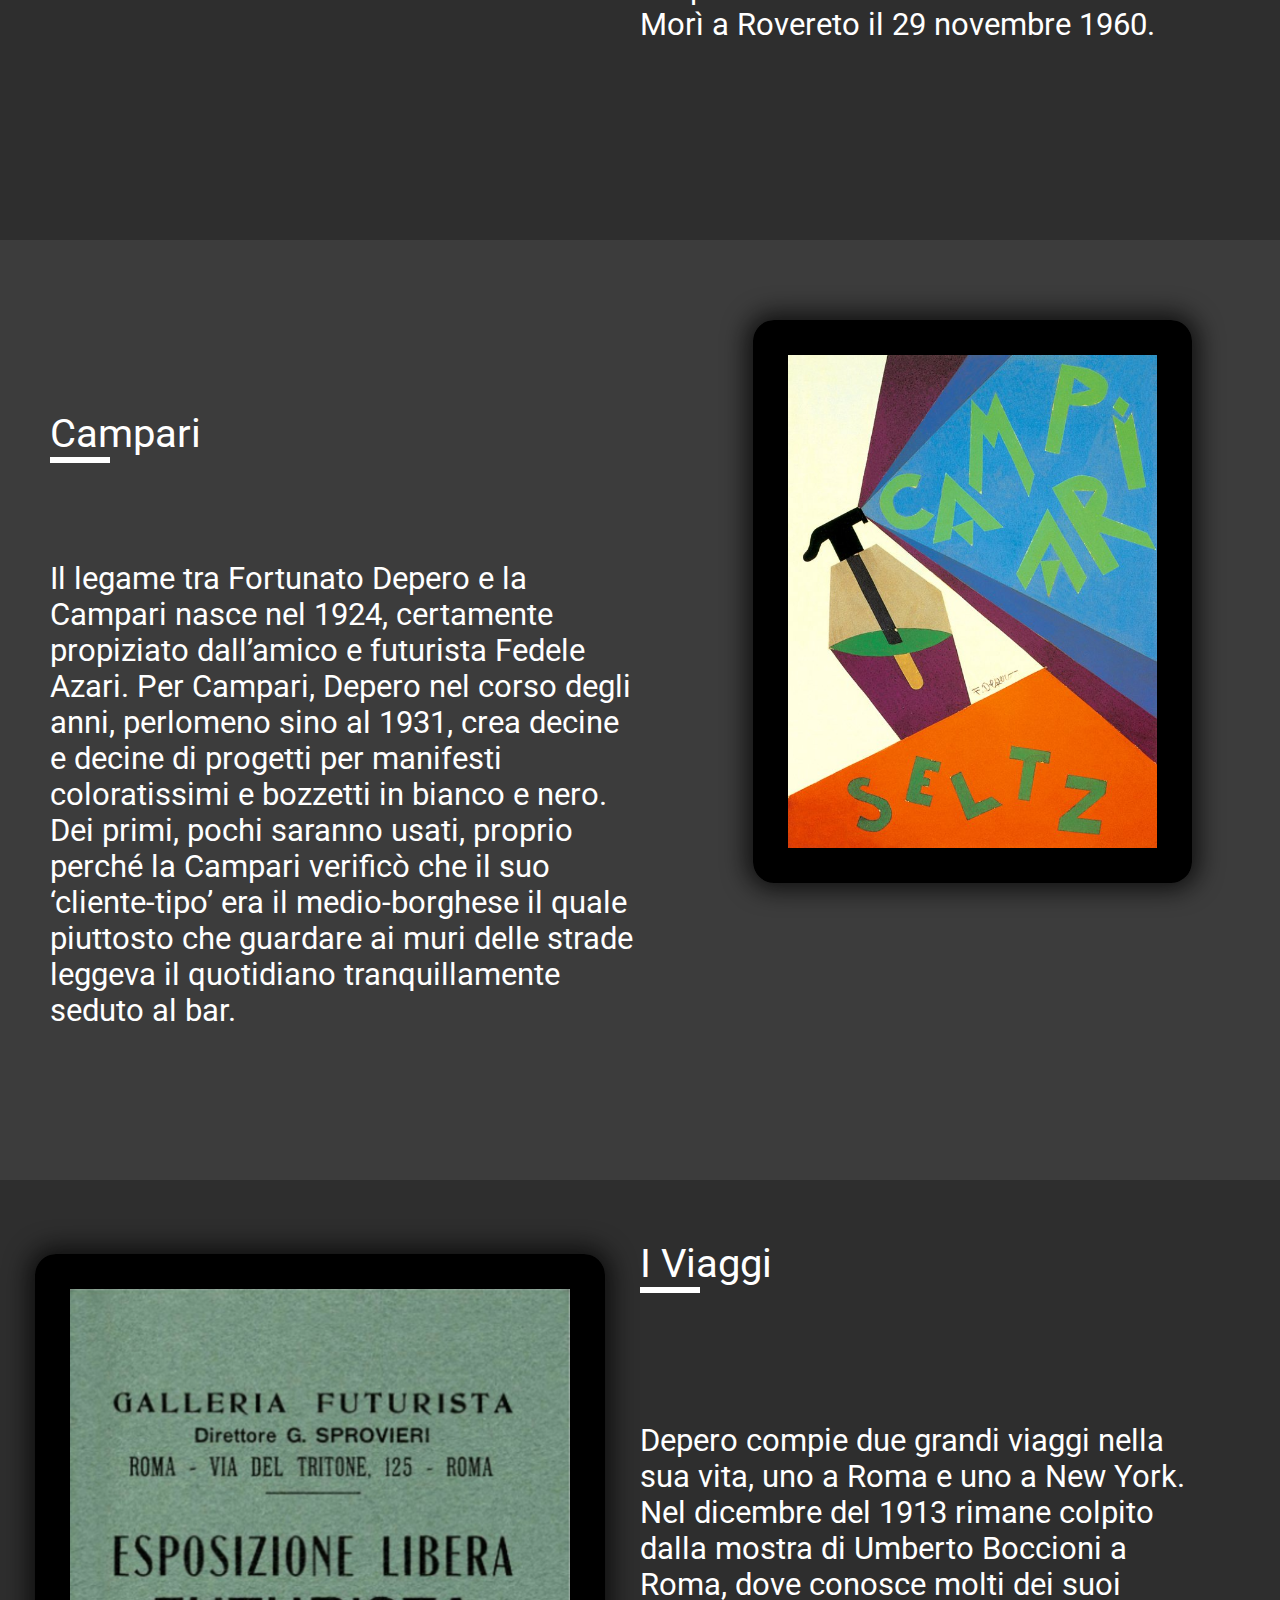
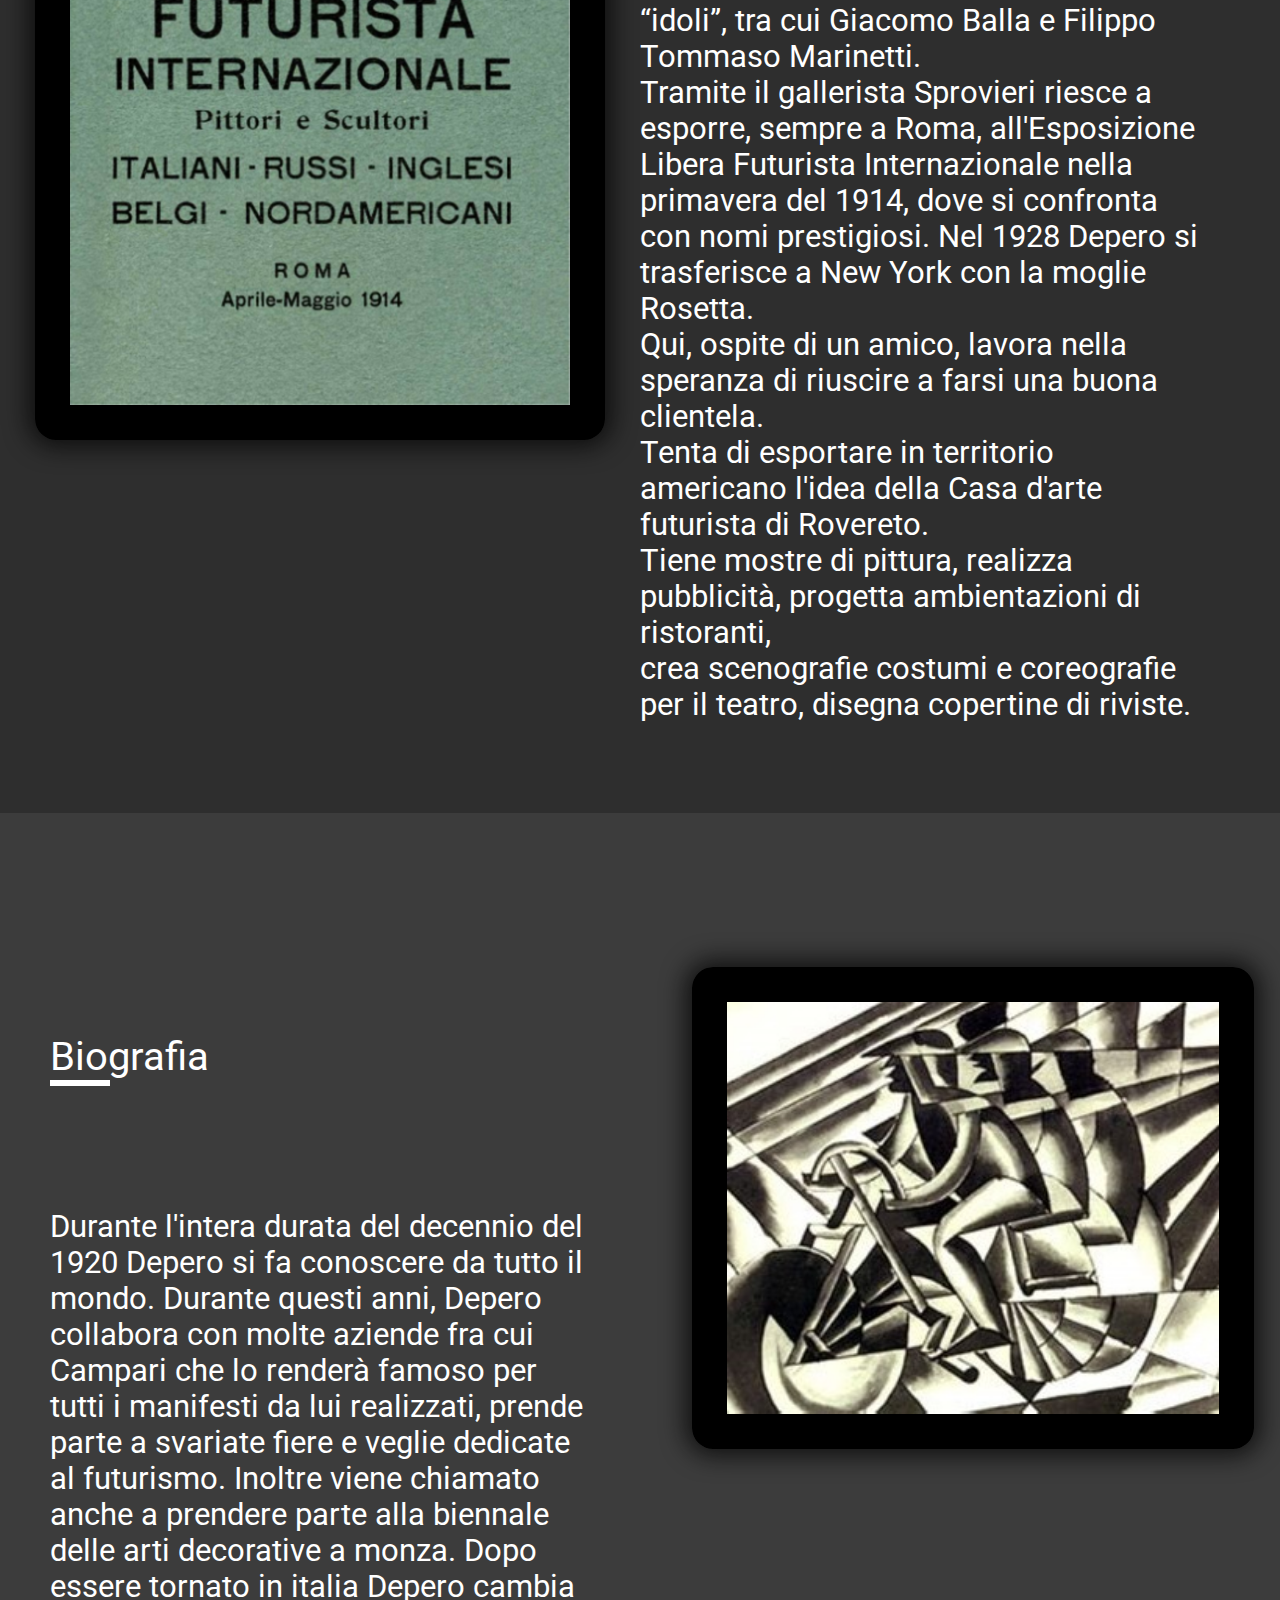
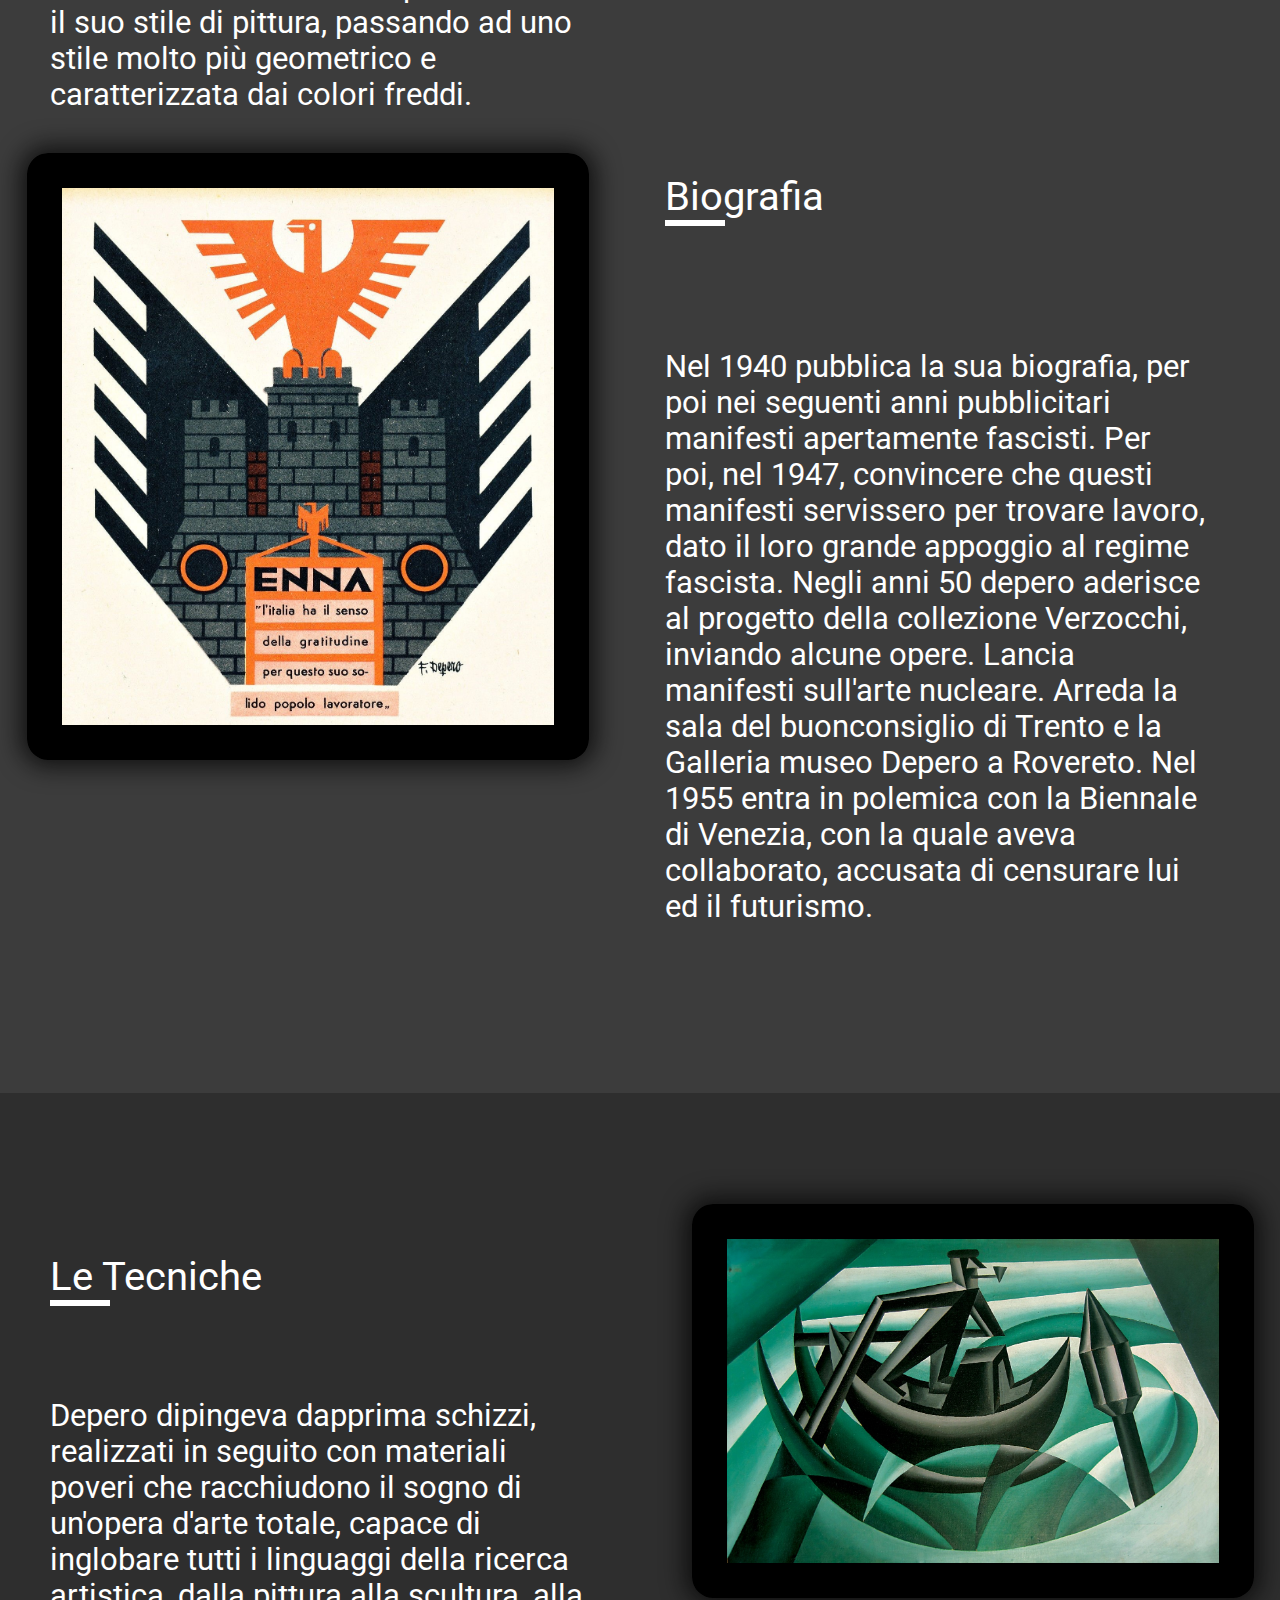
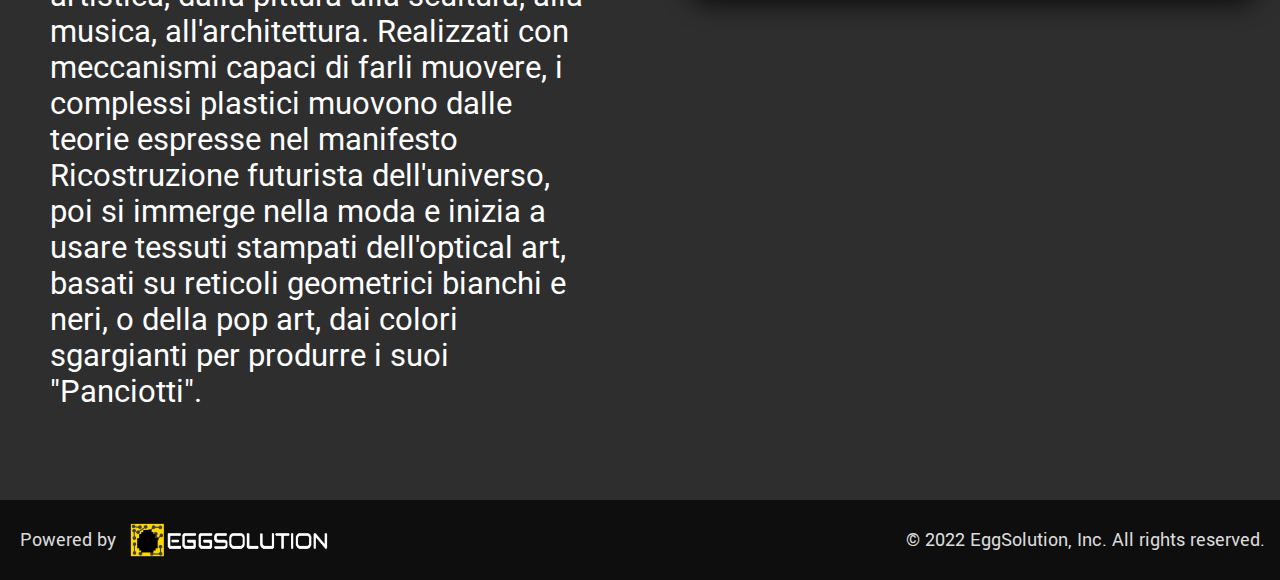
==== commit 751ddab1: "ficato un botto di bug" ====
--- a/index.html
+++ b/index.html
@@ -57,7 +57,7 @@
 						<div id="lineaSotto" class="lS2"></div>
 					<a id="scrittaMenu3Id" class="scrittaMenu3" href="#viaggi-pc">Viaggi</a>
 						<div id="lineaSotto" class="lS3"></div>
-					<a id="scrittaMenu4Id" class="scrittaMenu4" href="#storia-pc">Storia</a>
+					<a id="scrittaMenu4Id" class="scrittaMenu4" href="#storia-pc">Biografia</a>
 						<div id="lineaSotto" class="lS4"></div>
 					<a id="scrittaMenu5Id" class="scrittaMenu5" href="#tecniche-pc">Tecniche</a>
 						<div id="lineaSotto" class="lS5"></div>
@@ -127,10 +127,6 @@
 				</div>
 			</div>
 		</div>
-		<div class="sezioneBottone">
-			<div class="sezioneBottone"></div>
-			<div class="sezioneBottone"></div>
-		</div>
 		<div class="personaggio-pc" id = "personaggio-pc">
 			<div class="sinistra-p-pc">
 				<img class="immg-p-pc" src="media/img/personaggio/personaggio2.jpg">
@@ -288,7 +284,7 @@
 		-->
 		<div class="storia" id="storia">
 			<div class="titolo-sezione">
-				<a class="titoloTesto-sezione">La Storia</a>
+				<a class="titoloTesto-sezione">Biografia</a>
 				<div class="titoloDiv-sezione"></div>
 			</div>
 			<div class="sezioneFlex">
@@ -349,7 +345,7 @@
 			</div>
 			<div class="destra-s-pc" id="destra-s1-pc">
 				<div class="titoloSezione-pc">
-					<a class="titoloTestoSezione-pc">Bibliografia</a>
+					<a class="titoloTestoSezione-pc">Biografia</a>
 					<div class="titoloDivSezione-pc"></div>
 				</div>
 				<a class="scritte-s-pc">
--- a/stile/stile.css
+++ b/stile/stile.css
@@ -254,19 +254,18 @@
     display: flex;
     align-items: center;
     justify-content: center;
-    position: fixed;
+    position: absolute;
     z-index: 2;
 }
 /* freccia back to home */
 .sezioneBottone div{
     height: 8px;
     width: 30px;
-    position: fixed;
     background-color: white;
-    transform: rotate(-45deg) translateX(-12px);
+    transform: rotate(45deg) translateX(-9px);
 }
 .sezioneBottone div:nth-child(1){
-    transform: rotate(45deg) translateX(12px);;
+    transform: rotate(-45deg) translateX(9px);;
     
 }
 /* personaggio */
@@ -386,7 +385,6 @@
     margin-left: 140px;
     margin-top: 170px;
     margin-right: 20px;
-    text-align: justify;
 }
 .immagineCampari1{
     height: 90%;
@@ -408,7 +406,6 @@
     margin-left: 20px;
     margin-top: 170px;
     margin-right: 140px;
-    text-align: justify;
 }
 .immagineCampari2{
     height: 90%;
@@ -482,7 +479,6 @@
     margin-left: 140px;
     margin-top: 170px;
     margin-right: 20px;
-    text-align: justify;
 }
 .sopraDestra-s{
     width: 40%;
@@ -535,7 +531,6 @@
     margin-right: 140px;
     margin-top: 120px;
     margin-left: 20px;
-    text-align: justify;
 }
 .mezzoSotto-s{
     width: 100%;
@@ -559,7 +554,6 @@
     margin-left: 140px;
     margin-right: 20px;
     margin-top: 150px;
-    text-align: justify;
 }
 .mezzoSottoDestra-s{
     width: 40%;
@@ -601,7 +595,6 @@
 .scritteSottoDestra-s{
     font-family: 'Roboto', sans-serif;
     font-size: 25px;
-    text-align: justify;
     color: white;
     position: absolute;
     margin-top: 80px;
@@ -633,7 +626,6 @@
 .scritteSopraSinistra-t{
     font-family: 'Roboto', sans-serif;
     font-size: 25px;
-    text-align: justify;
     color: white;
     position: absolute;
     margin-left: 140px;
@@ -677,7 +669,6 @@
 .scritteSottoDestra-t{
     font-family: 'Roboto', sans-serif;
     font-size: 25px;
-    text-align: justify;
     color: white;
     position: absolute;
     margin-top: 150px;
@@ -755,7 +746,6 @@
     margin-left: 140px;
     margin-top: 190px;
     margin-right: 20px;
-    text-align: justify;
 
 }
 .immagineDepero1-v{
@@ -774,7 +764,6 @@
     margin-left: 20px;
     margin-top: 170px;
     margin-right: 140px;
-    text-align: justify;
 }
 .immagineDepero2-v{
     height: 70%;
@@ -798,17 +787,22 @@
     display: flex;
     flex-direction:row;
     height: auto;
+    min-height: 100%;
+    min-height: 100%;
     width: 100%;
     background-color: rgb(46, 46, 46);
     padding-bottom: 40px;
 }
 .campari-pc,
-.storia-pc {
+.storia-pc{
     display: flex;
     flex-direction:row;
     height: auto;
     width: 100%;
     background-color: rgb(60, 60, 60);
+}
+.tecniche-pc {
+    flex-direction: row-reverse;
 }
 .titoloSezione-pc {
     position: relative;
@@ -842,6 +836,12 @@
     height: calc(100% - 100px);
     width: 50%;
 }
+.sinistra-s-pc{
+    margin-top: 0px;
+}
+.sinistra-v-pc {
+    margin-top: 10px;
+}
 .sinistra-t-pc{
     margin-top: 0px;
 }
@@ -857,16 +857,16 @@
     display: flex;
     align-items: center;
     justify-content: center;
-
 }
 .destra-p-pc{
     padding-top: 5%;
 }
 .destra-v-pc{
-    padding-top: 170px;
+    padding-top: 40px;
 }
 .destra-t-pc{
     padding-top: 140px;
+    padding-left: 50px;
 }
 .immg-p-pc{
     display: block;
@@ -890,7 +890,6 @@
     font-weight: normal;
     font-size: 31px;
     line-height: 36px;
-    text-align: justify;
     color: #FFFFFF;
 }
 .immg-v-pc{
@@ -909,7 +908,6 @@
 }
 .scritte-v-pc{
     margin-top: 130px;
-    position: relative;
     margin-right: 75px;
     margin-bottom: 50px;
     font-family: 'Roboto', sans-serif;
@@ -917,8 +915,8 @@
     font-weight: normal;
     font-size: 31px;
     line-height: 36px;
-    text-align: justify;
     color: #FFFFFF;
+    height: auto;
 }
 .immg-s1-pc{
     display: block;
@@ -929,7 +927,7 @@
     position: relative;
     width: 80%;
     max-width: 600px;
-    margin-top: 15%;
+    margin-top: 25%;
     border: 35px solid #000000;
     box-shadow: 0px 0px 23px 7px rgba(7, 7, 7, 0.8);
     border-radius: 21px;
@@ -943,7 +941,7 @@
     position: relative;
     width: 80%;
     max-width: 600px;
-    margin-top: 10%;
+    margin-top: 0;
     margin-bottom: 50px;
     border: 35px solid #000000;
     box-shadow: 0px 0px 23px 7px rgba(7, 7, 7, 0.8);
@@ -958,7 +956,6 @@
     font-weight: normal;
     font-size: 31px;
     line-height: 36px;
-    text-align: justify;
     color: #FFFFFF;
 }
 #storia1-pc {
@@ -975,7 +972,6 @@
     font-weight: normal;
     font-size: 31px;
     line-height: 36px;
-    text-align: justify;
     color: #FFFFFF;
     margin-bottom: 50px;
     margin-right: 75px;
@@ -988,7 +984,7 @@
     margin-bottom: auto;
     position: relative;
     width: 80%;
-    max-width: 700px;
+    max-width: 760px;
     margin-top: 18%;
     border: 35px solid #000000;
     box-shadow: 0px 0px 23px 7px rgba(7, 7, 7, 0.8);
@@ -1002,7 +998,7 @@
     padding-left: 50px;
 }
 #destra-s2-pc {
-    padding-top: 180px;
+    padding-top: 0;
     padding-left: 50px;
 }
 .immg-c-pc{
@@ -1032,7 +1028,6 @@
     font-weight: normal;
     font-size: 31px;
     line-height: 36px;
-    text-align: justify;
     color: #FFFFFF;
 }
 #sinistra-c-pc{
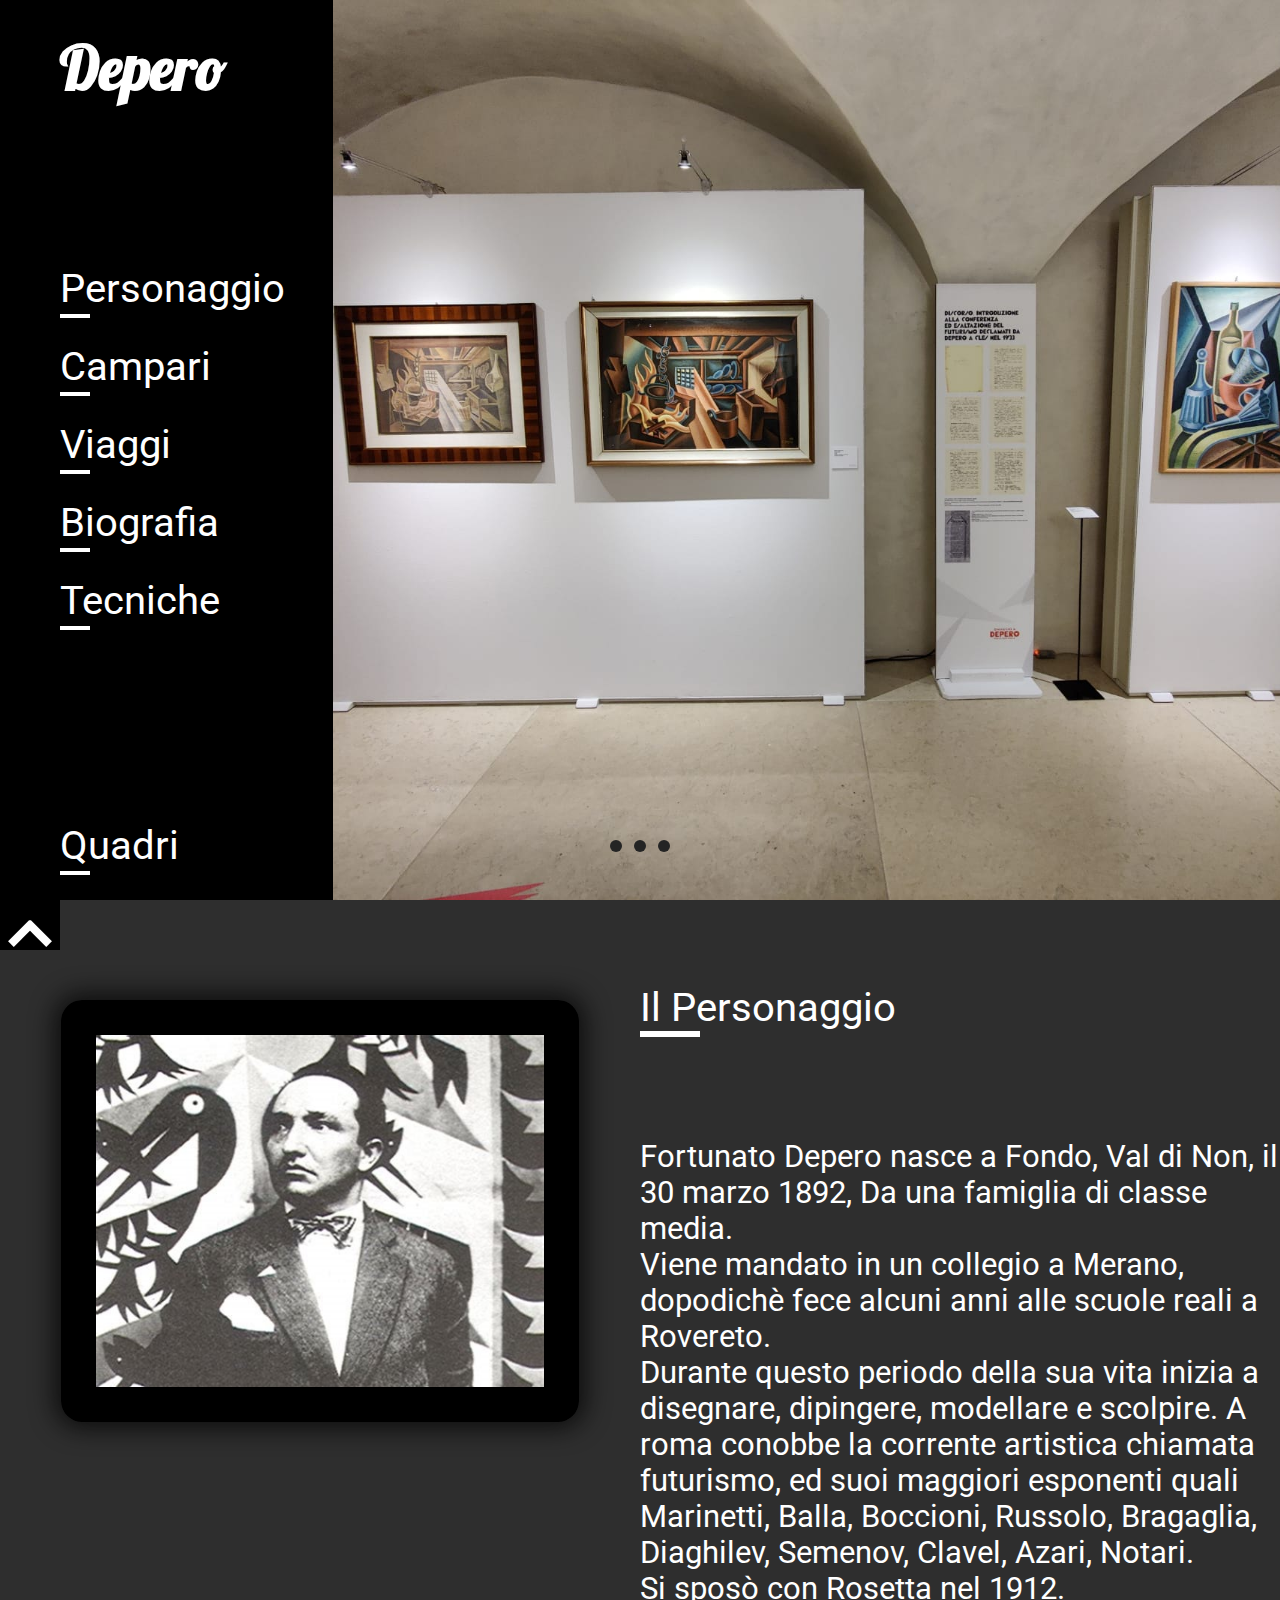
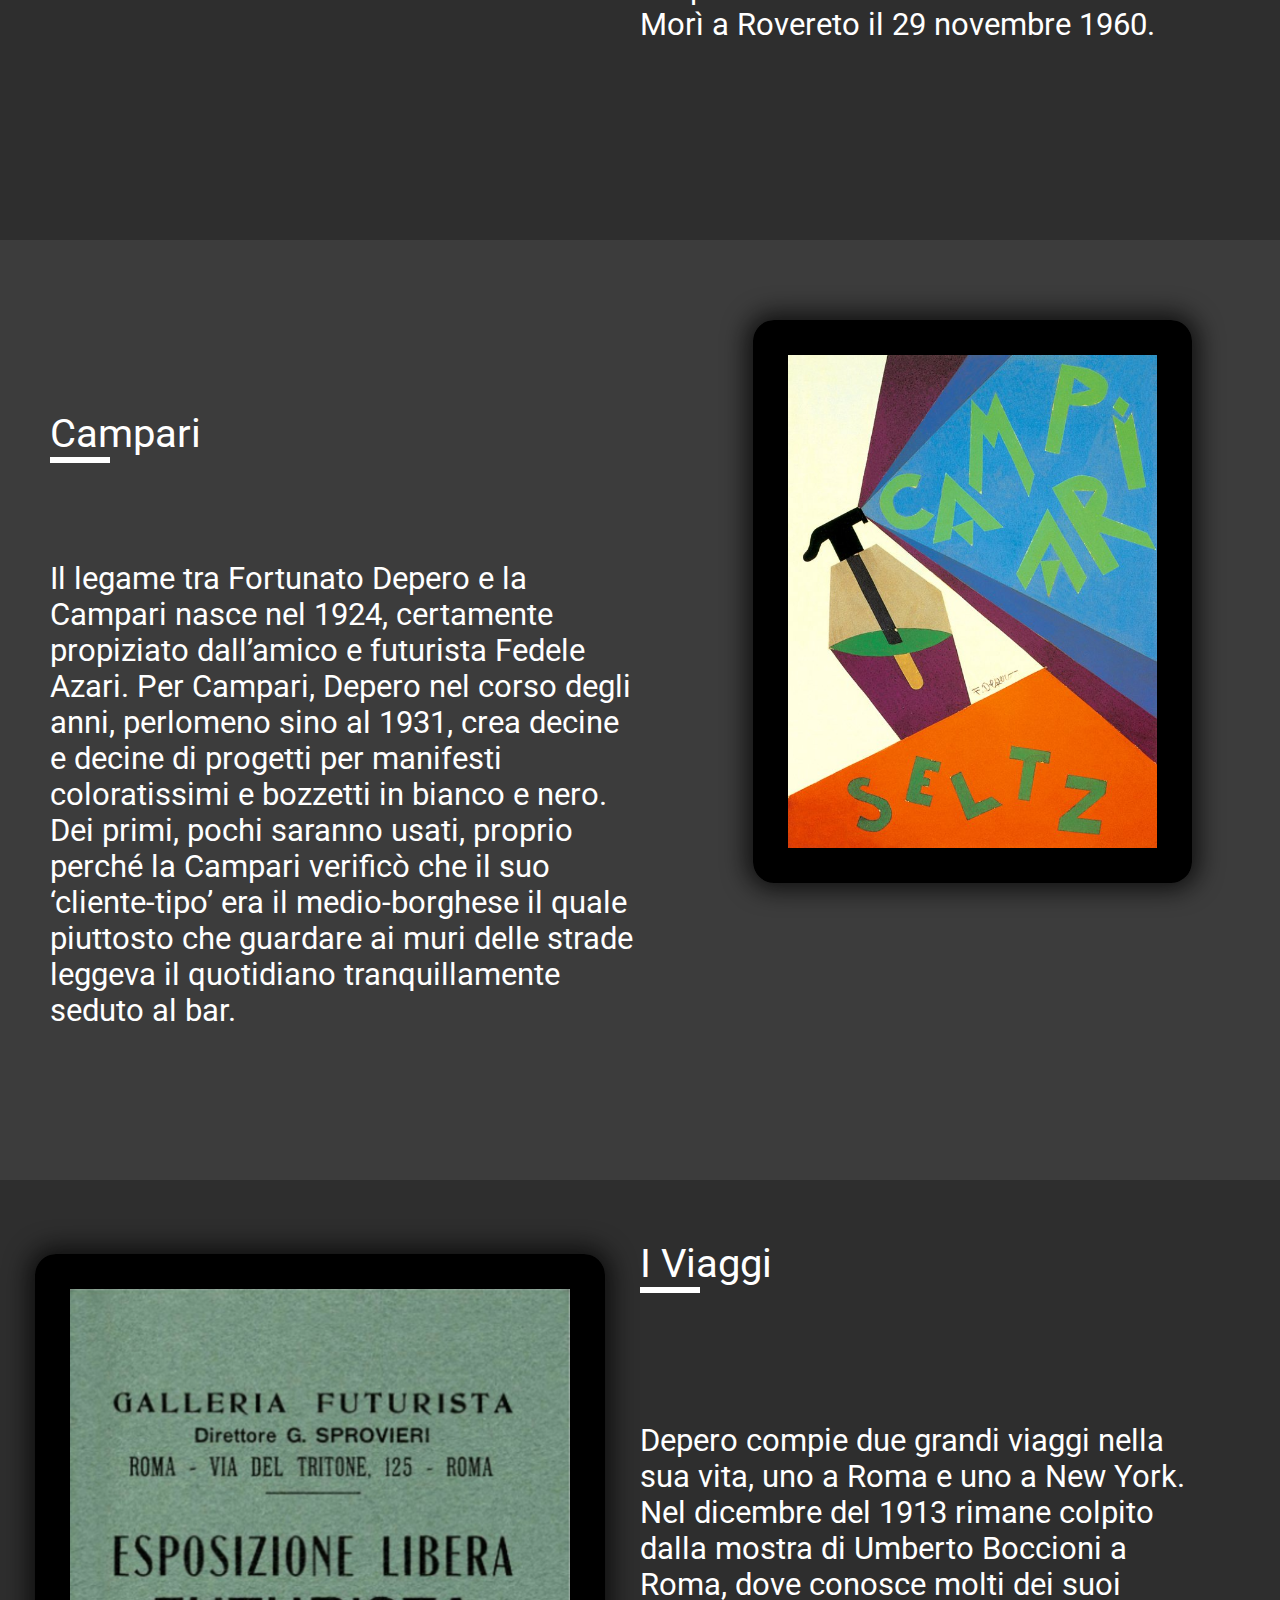
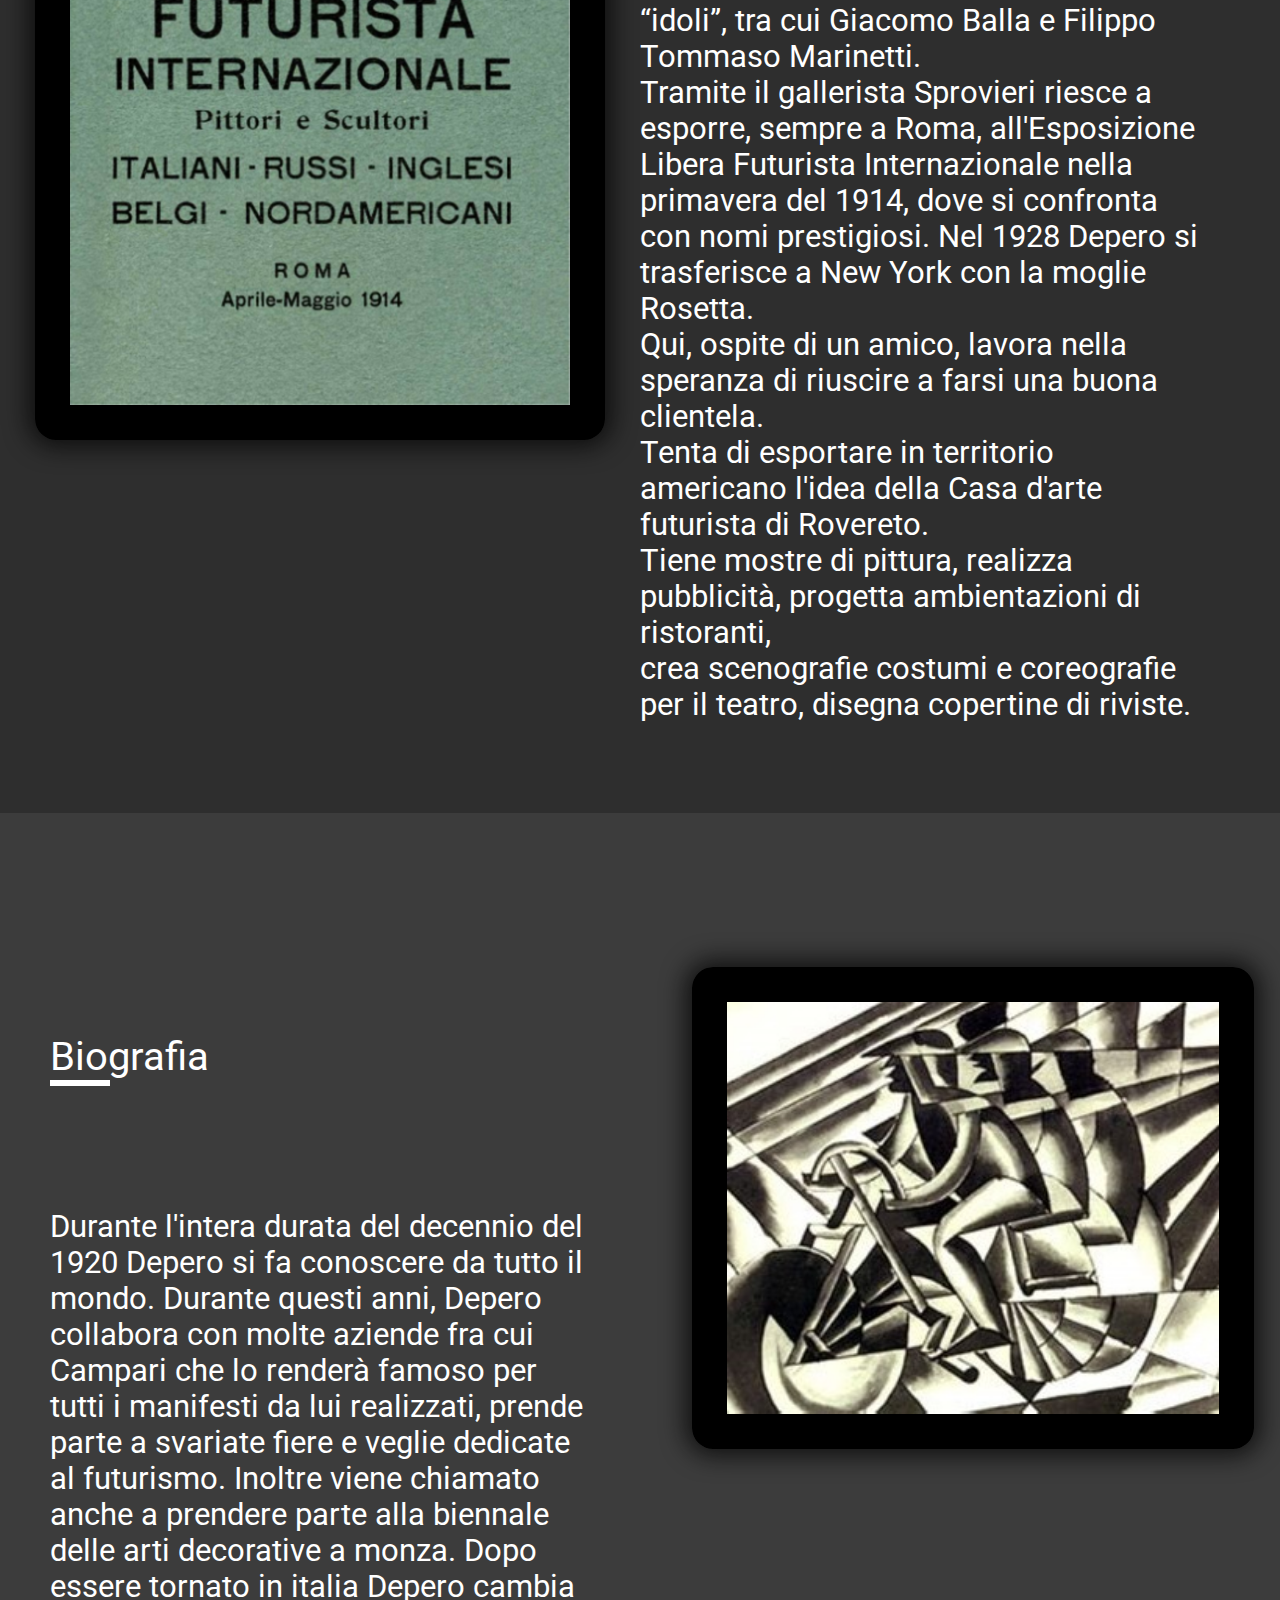
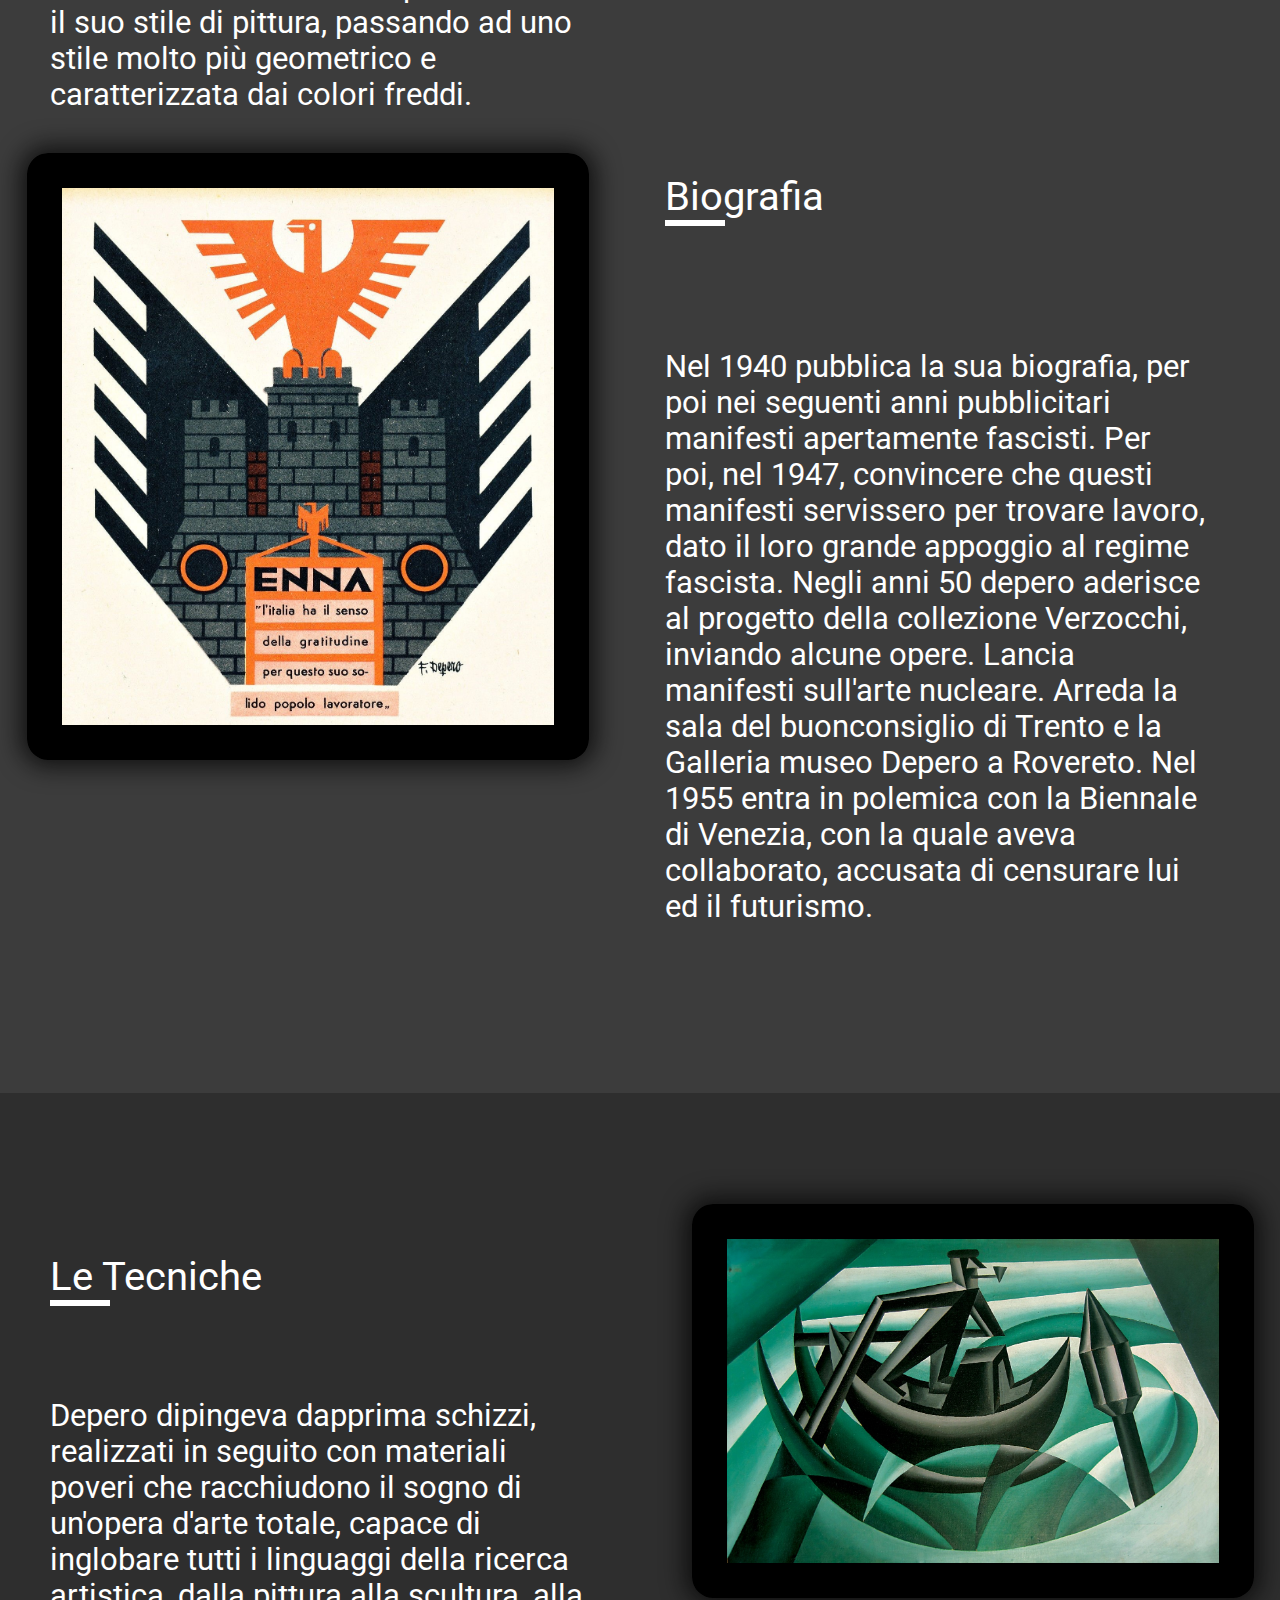
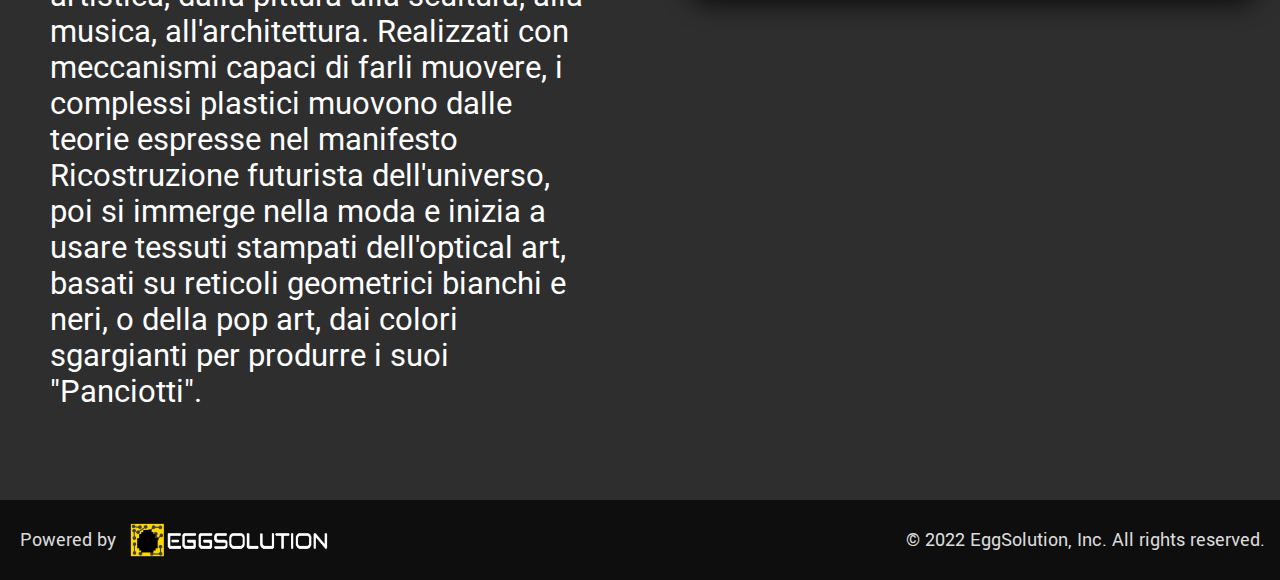
==== commit b7b3ceb8: "Merge branch 'main' of https://github.com/Eggs-enterprise/depero" ====
--- a/index.html
+++ b/index.html
@@ -127,6 +127,10 @@
 				</div>
 			</div>
 		</div>
+		<div class="sezioneBottone">
+			<div class="sezioneBottone"></div>
+			<div class="sezioneBottone"></div>
+		</div>
 		<div class="personaggio-pc" id = "personaggio-pc">
 			<div class="sinistra-p-pc">
 				<img class="immg-p-pc" src="media/img/personaggio/personaggio2.jpg">
--- a/stile/stile.css
+++ b/stile/stile.css
@@ -254,18 +254,19 @@
     display: flex;
     align-items: center;
     justify-content: center;
-    position: absolute;
+    position: fixed;
     z-index: 2;
 }
 /* freccia back to home */
 .sezioneBottone div{
     height: 8px;
     width: 30px;
+    position: fixed;
     background-color: white;
-    transform: rotate(45deg) translateX(-9px);
+    transform: rotate(-45deg) translateX(-12px);
 }
 .sezioneBottone div:nth-child(1){
-    transform: rotate(-45deg) translateX(9px);;
+    transform: rotate(45deg) translateX(12px);;
     
 }
 /* personaggio */
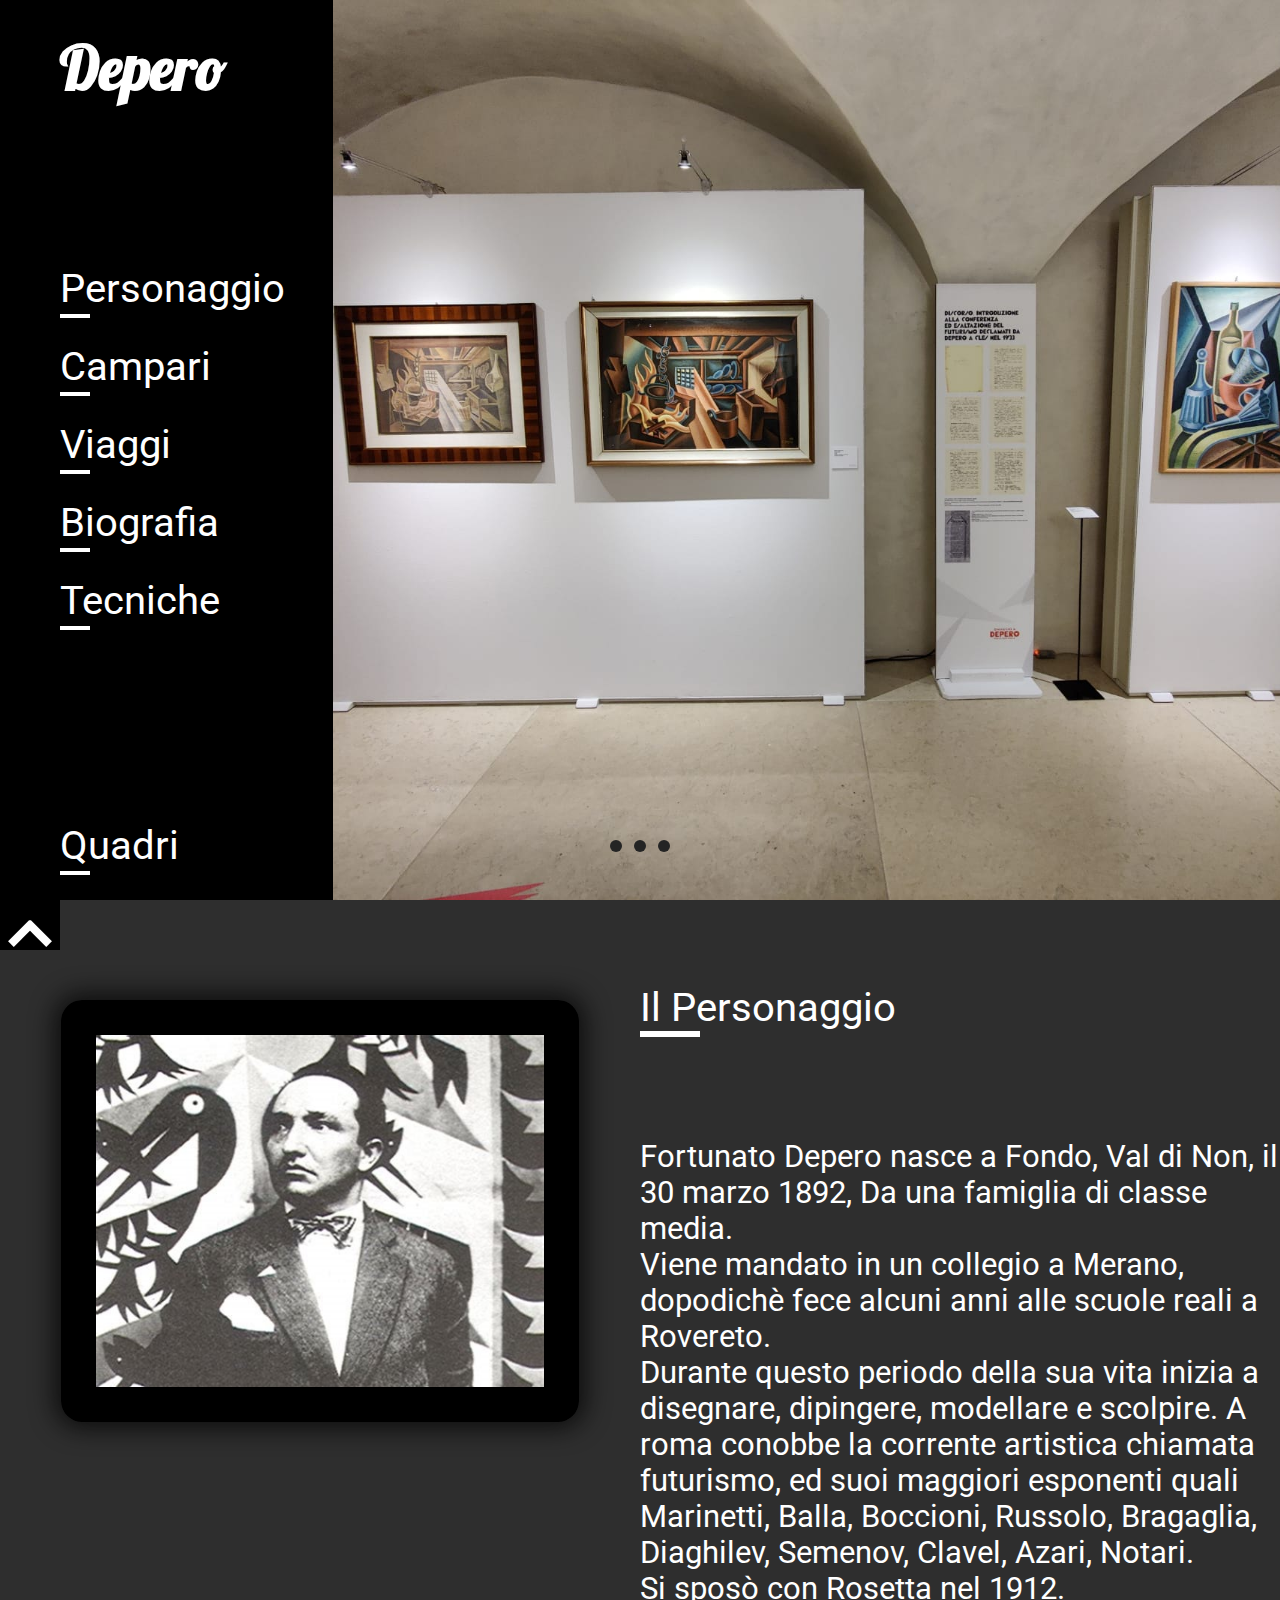
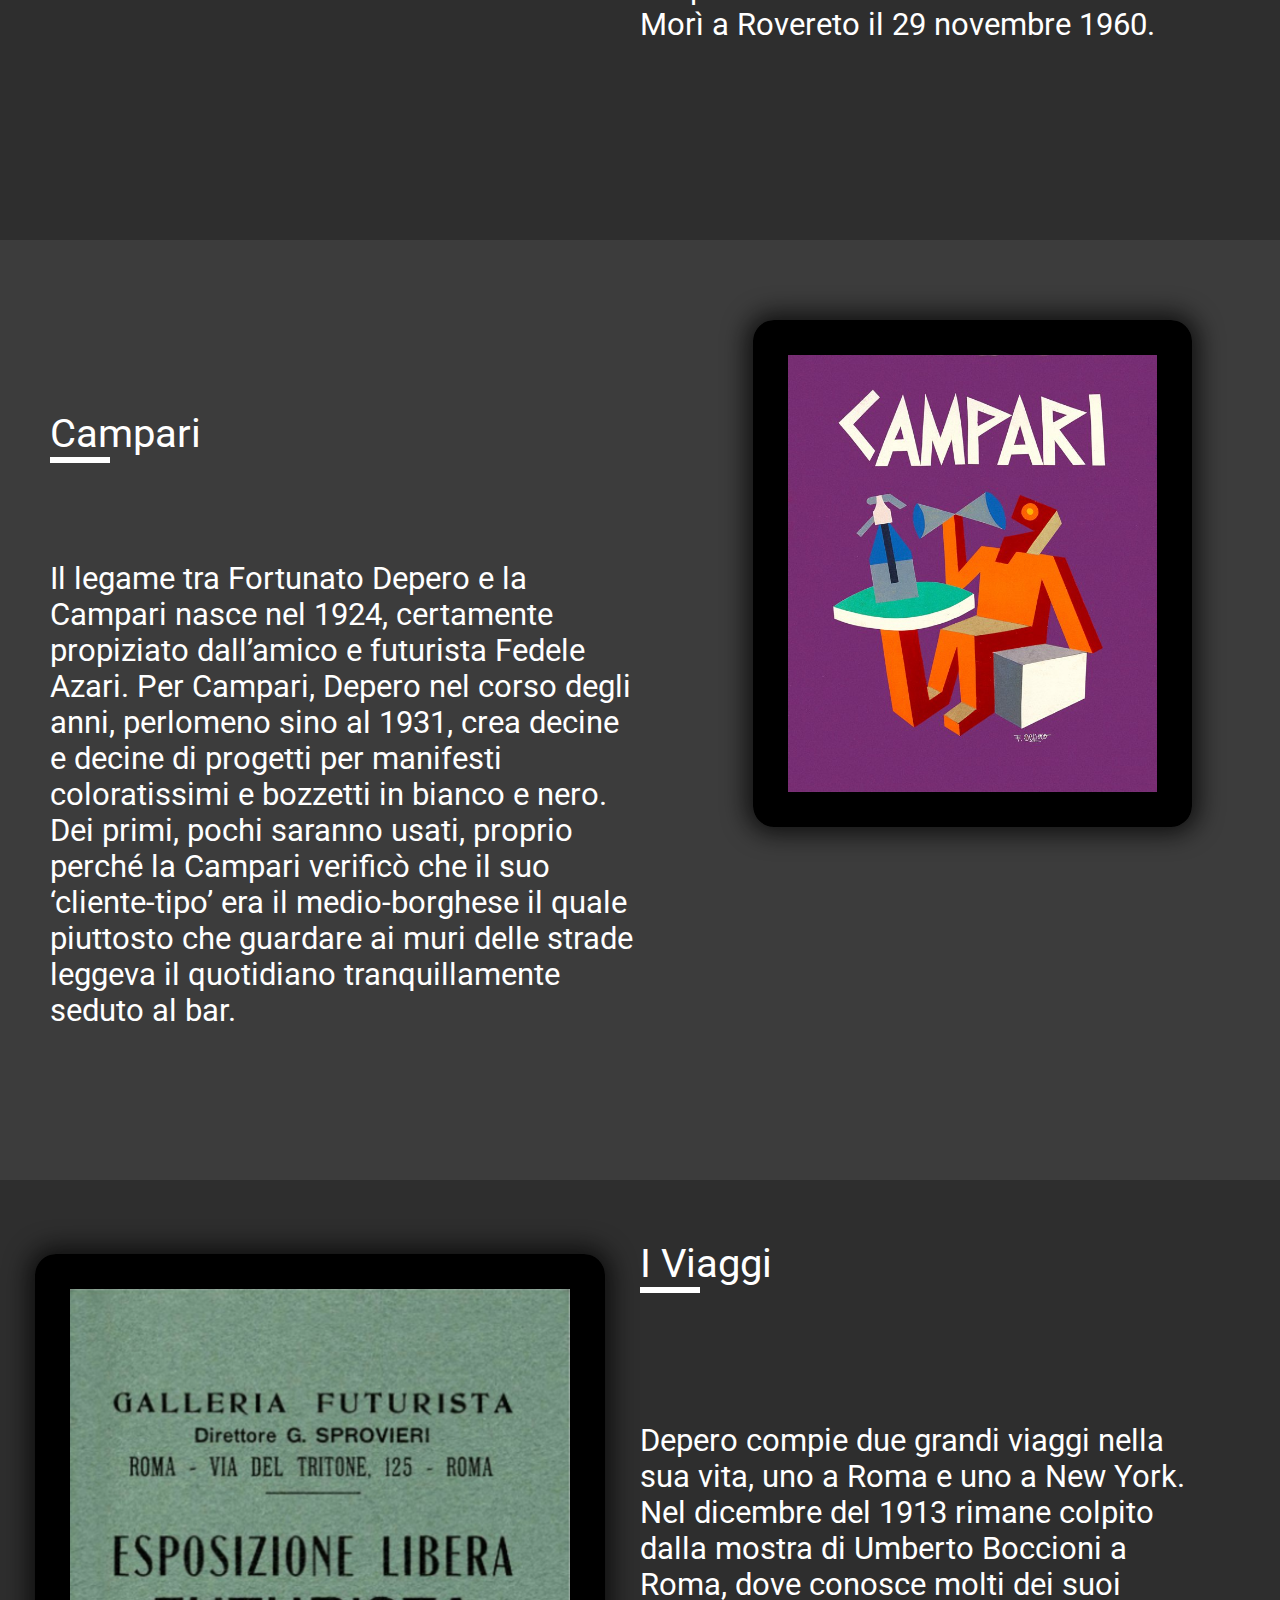
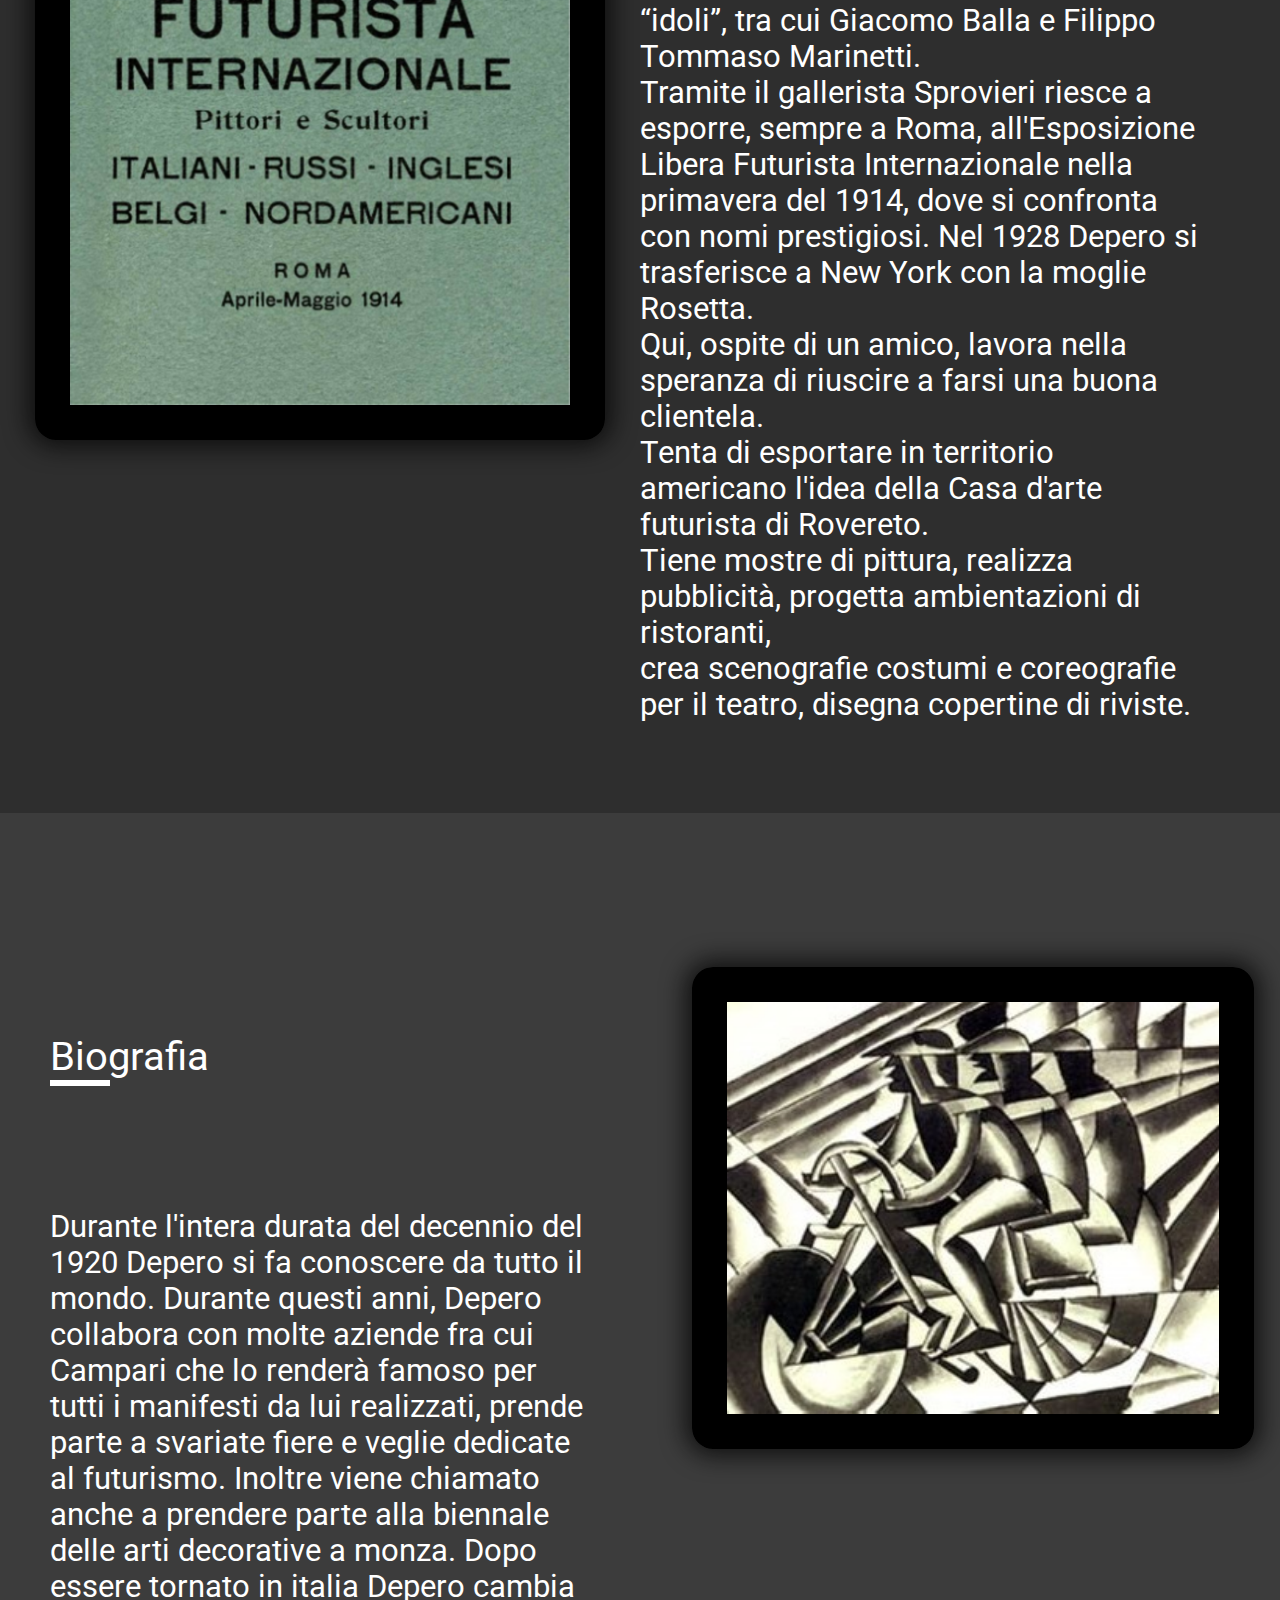
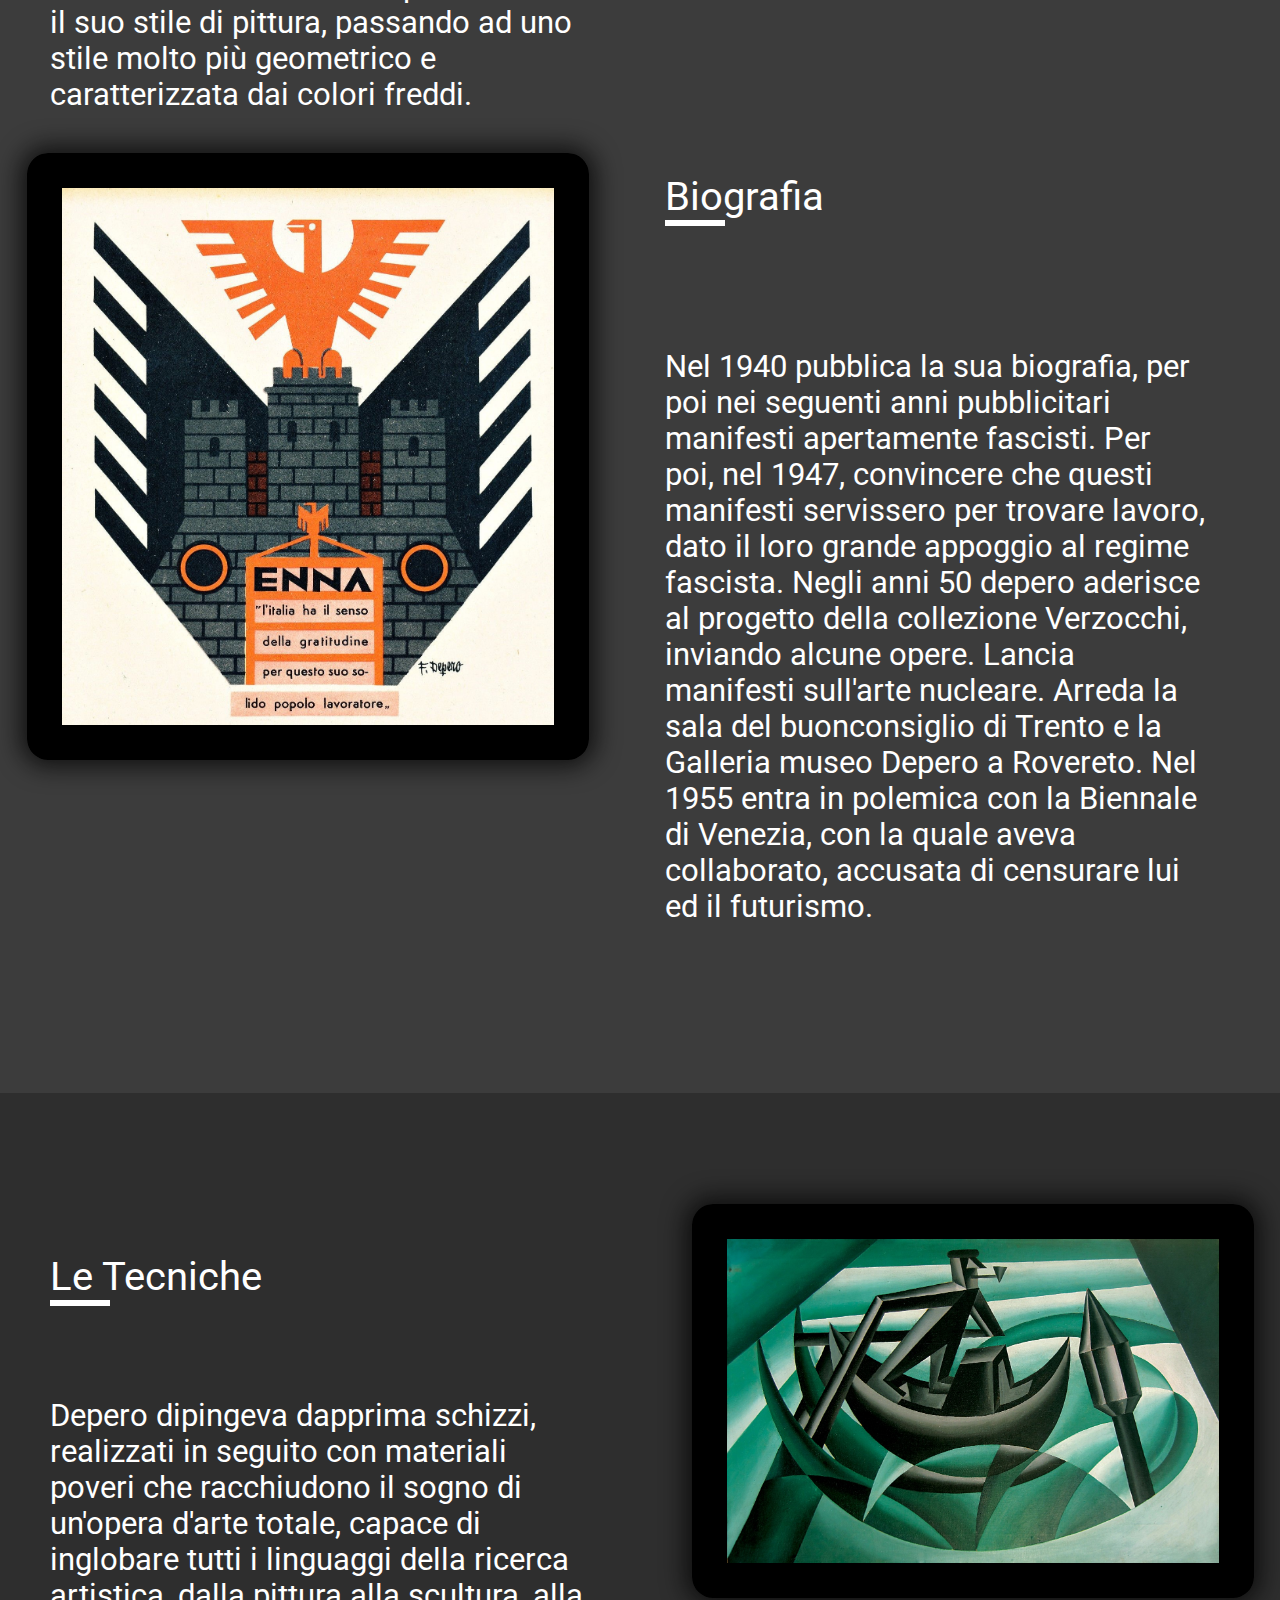
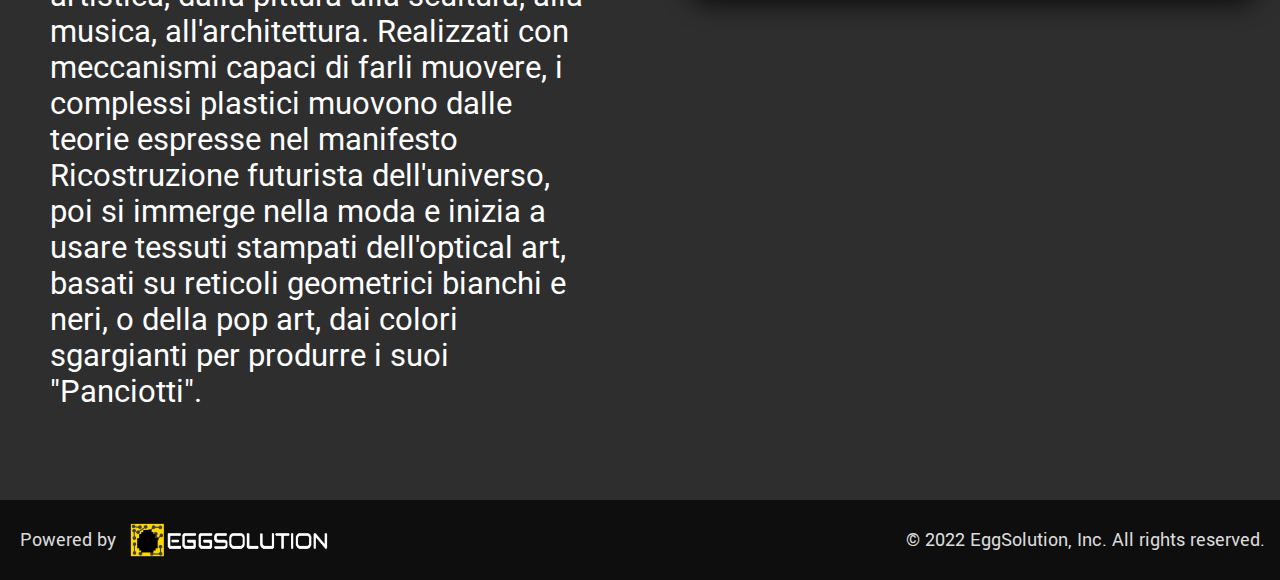
==== commit 0c48d572: "zxzzx" ====
--- a/index.html
+++ b/index.html
@@ -57,7 +57,7 @@
 						<div id="lineaSotto" class="lS2"></div>
 					<a id="scrittaMenu3Id" class="scrittaMenu3" href="#viaggi-pc">Viaggi</a>
 						<div id="lineaSotto" class="lS3"></div>
-					<a id="scrittaMenu4Id" class="scrittaMenu4" href="#storia-pc">Biografia</a>
+					<a id="scrittaMenu4Id" class="scrittaMenu4" href="#storia1-pc">Biografia</a>
 						<div id="lineaSotto" class="lS4"></div>
 					<a id="scrittaMenu5Id" class="scrittaMenu5" href="#tecniche-pc">Tecniche</a>
 						<div id="lineaSotto" class="lS5"></div>
@@ -189,7 +189,7 @@
 				</div>
 			</div>
 		</div>
-		<div class="campari-pc">
+		<div id="campari-pc" class="campari-pc">
 			<div class="sinistra-c-pc" id="sinistra-c-pc">
 				<div class="titoloSezione-pc">
 					<a class="titoloTestoSezione-pc">Campari</a>
@@ -202,7 +202,7 @@
 				</a>
 			</div>
 			<div class="destra-c-pc">
-				<img class= "immg-c-pc" src="media/img/pubblicita/1925-26_Campari-Selz.jpg"> 
+				<img class= "immg-c-pc" src="media/img/pubblicita/assa.jpg"> 
 			</div>
 		</div>
 		<!--
--- a/stile/stile.css
+++ b/stile/stile.css
@@ -783,10 +783,19 @@
 .personaggio-pc,
 .campari-pc,
 .viaggi-pc,
-.storia-pc,
+.storia-pc{
+    display: flex;
+    flex-direction:row;
+    height: auto;
+    min-height: 100%;
+    min-height: 100%;
+    width: 100%;
+    background-color: rgb(46, 46, 46);
+    padding-bottom: 40px;
+}
 .tecniche-pc{
     display: flex;
-    flex-direction:row;
+    flex-direction:row-reverse;
     height: auto;
     min-height: 100%;
     min-height: 100%;
